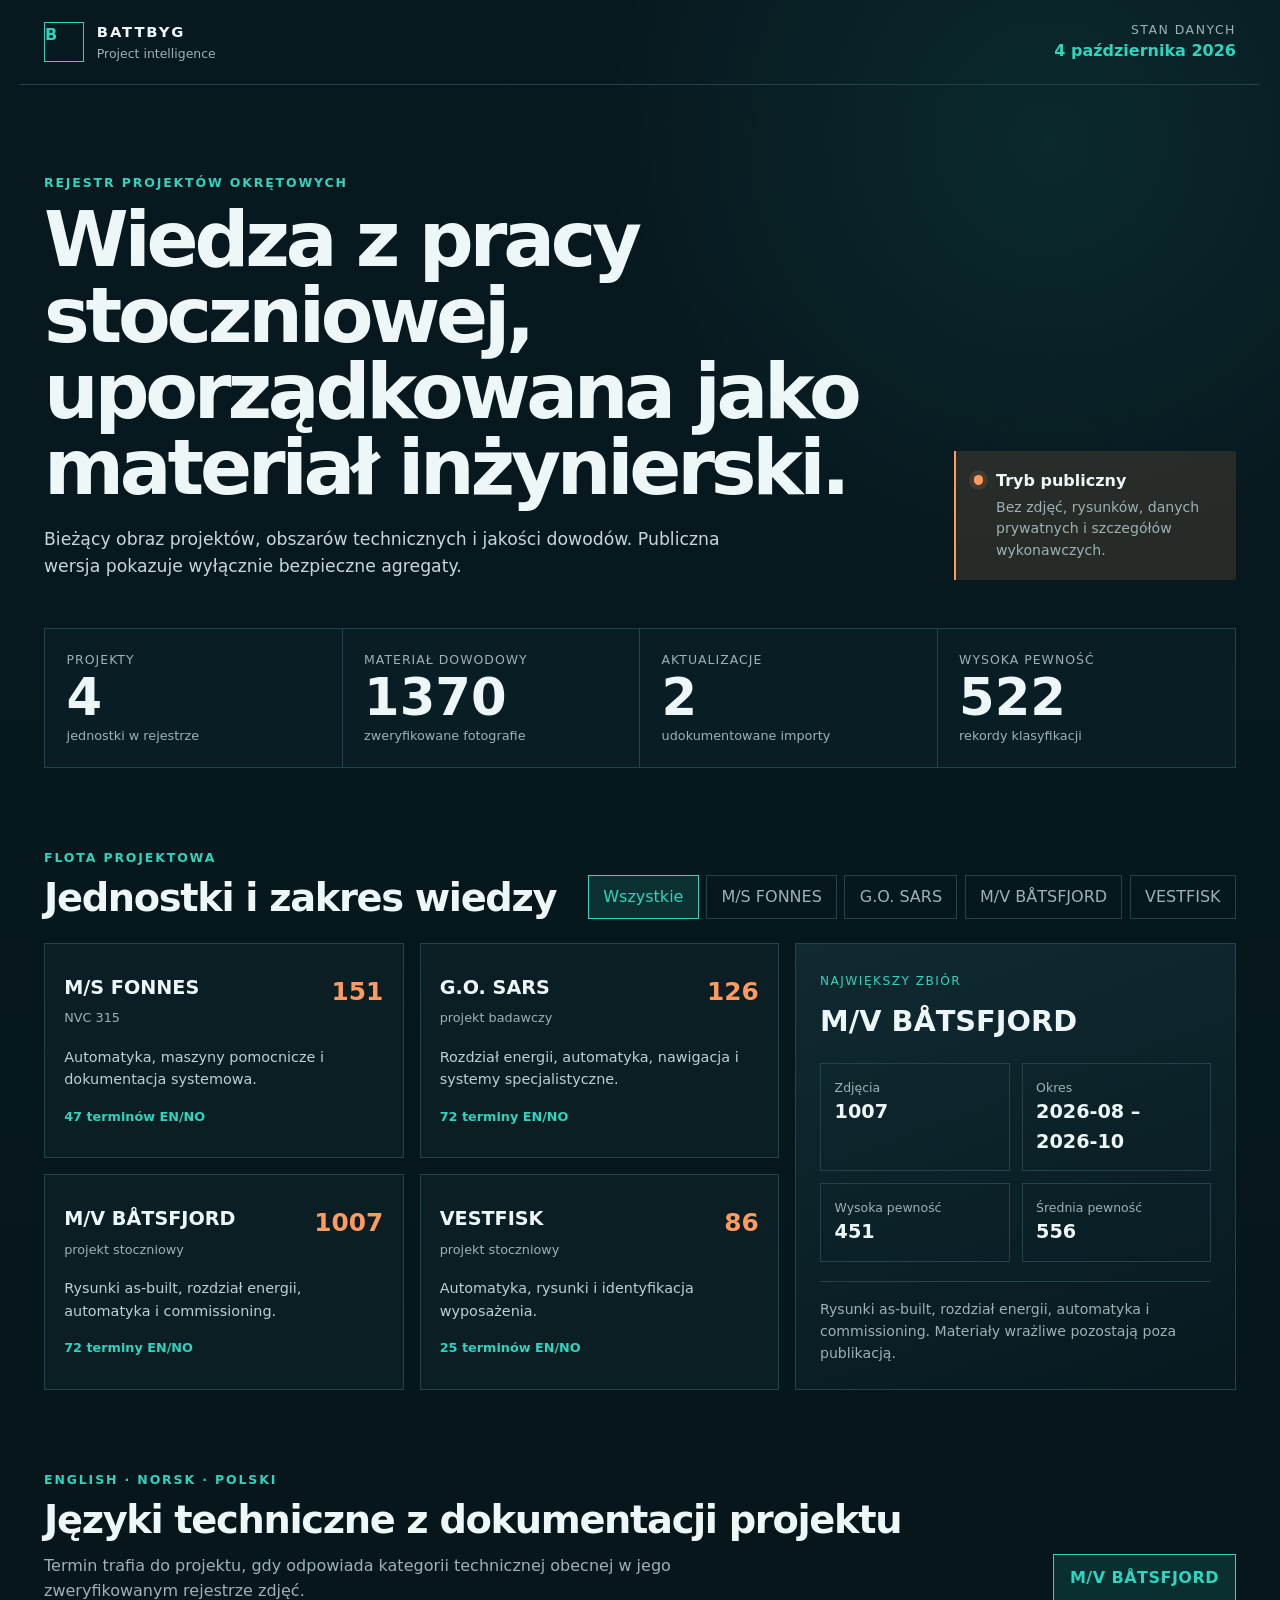
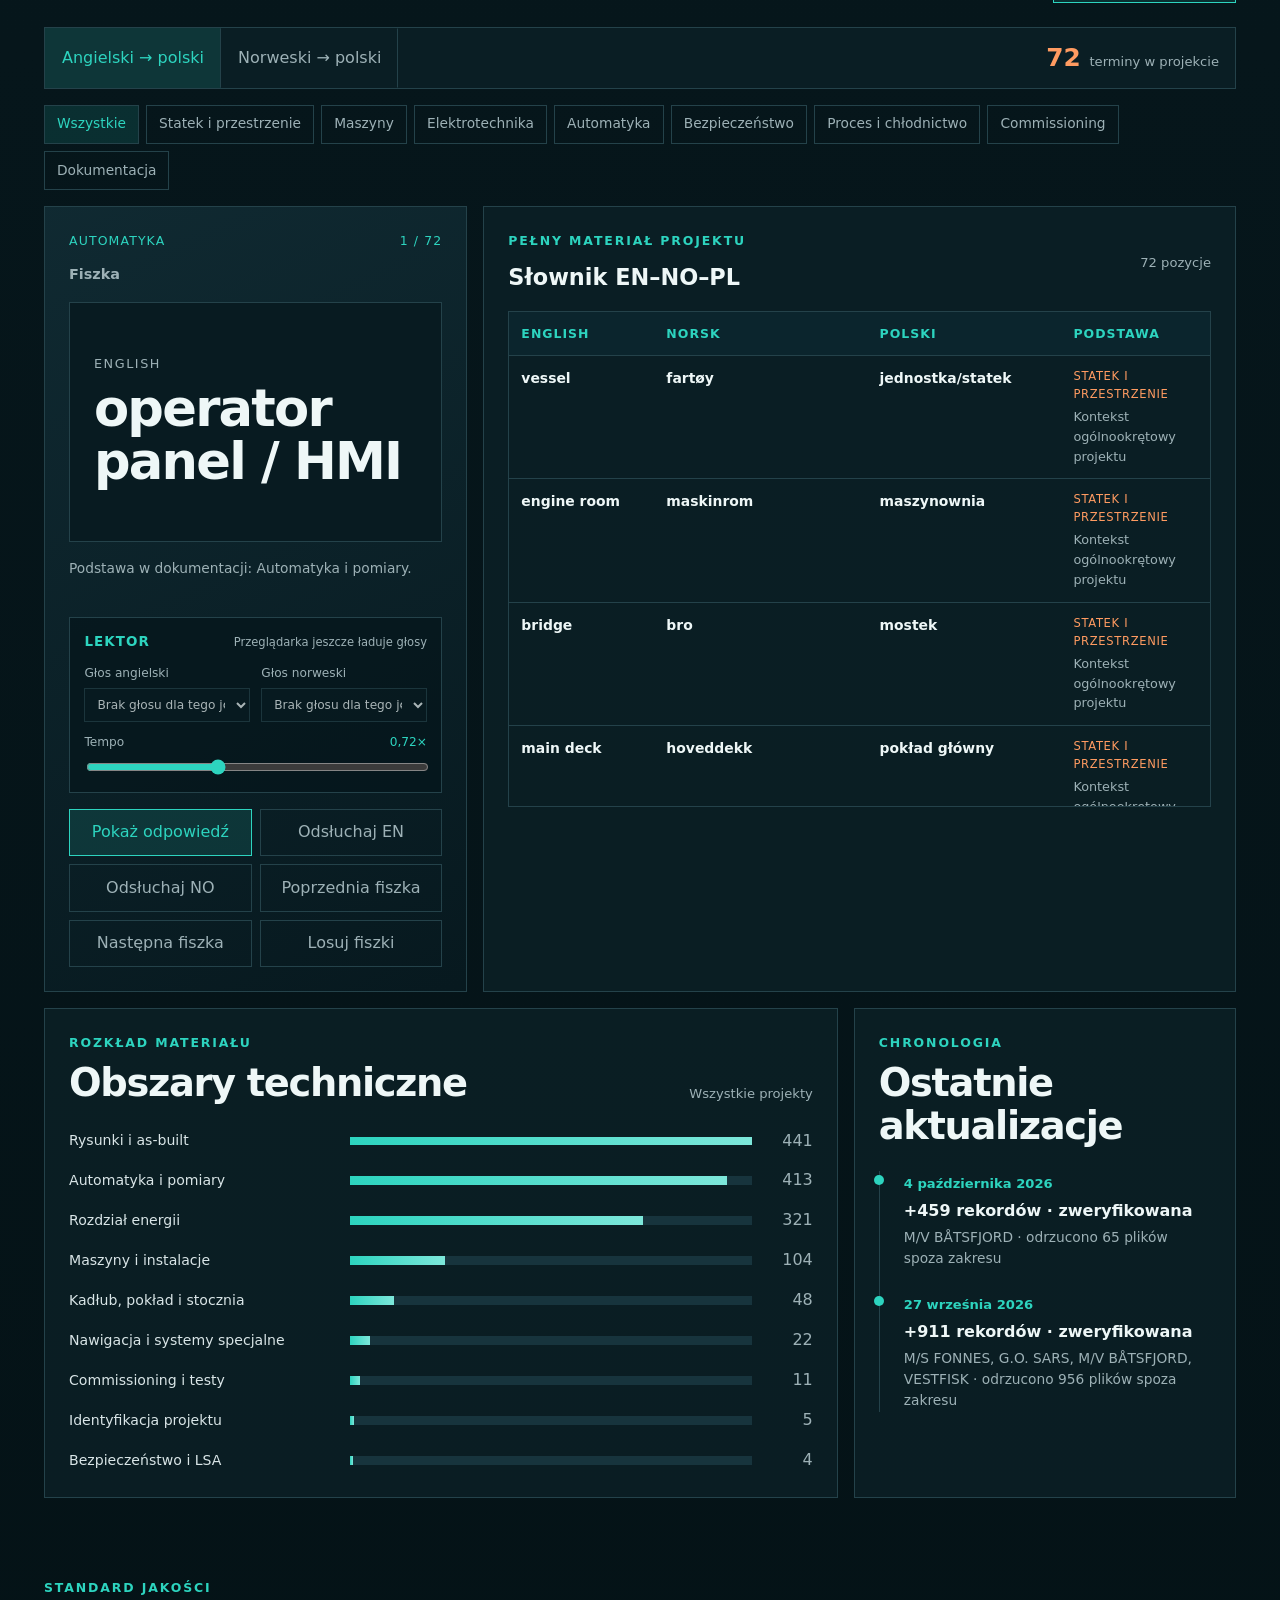
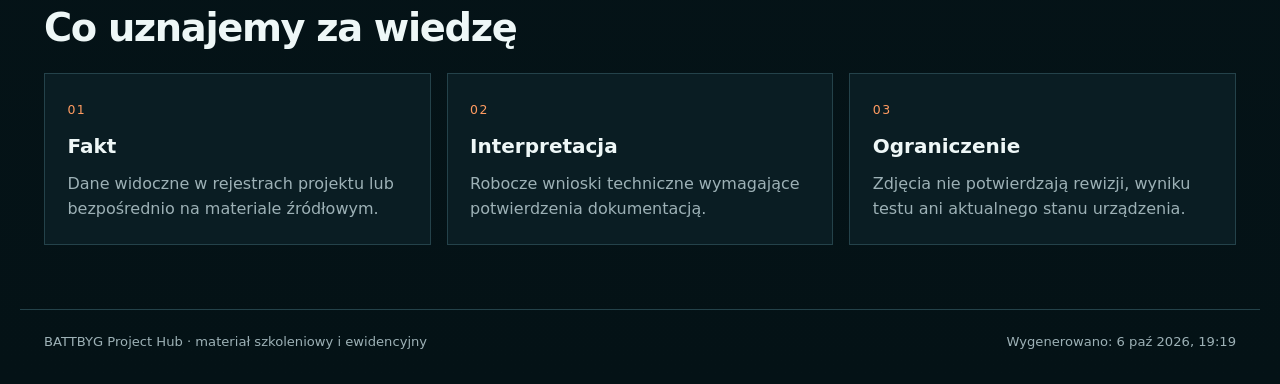
==== docs/index.html @ 90a9ef55 "Add private photo viewer and improve flashcards" ====
<!doctype html>
<html lang="pl">
  <head>
    <meta charset="utf-8" />
    <meta name="viewport" content="width=device-width, initial-scale=1" />
    <meta name="description" content="Publiczny, zagregowany rejestr wiedzy z projektów okrętowych BATTBYG." />
    <meta name="theme-color" content="#07191f" />
    <title>BATTBYG Project Hub</title>
    <link rel="icon" type="image/svg+xml" href="data:image/svg+xml,%3Csvg xmlns='http://www.w3.org/2000/svg' viewBox='0 0 64 64'%3E%3Crect width='64' height='64' rx='12' fill='%2307191f'/%3E%3Cpath d='M16 17h24a9 9 0 0 1 0 18H28v12h12' fill='none' stroke='%232dd4bf' stroke-width='6' stroke-linecap='round'/%3E%3Ccircle cx='47' cy='47' r='5' fill='%23ff9b61'/%3E%3C/svg%3E" />
    <link rel="stylesheet" href="assets/styles.css" />
    <script src="assets/app.js" defer></script>
  </head>
  <body>
    <a class="skip-link" href="#main">Przejdź do treści</a>
    <header class="topbar">
      <div class="brand">
        <span class="brand-mark" aria-hidden="true">B</span>
        <div>
          <strong>BATTBYG</strong>
          <span>Project intelligence</span>
        </div>
      </div>
      <div class="snapshot" aria-live="polite">
        <span>Stan danych</span>
        <strong id="snapshot-date">—</strong>
      </div>
    </header>

    <main id="main">
      <section class="intro" aria-labelledby="page-title">
        <div>
          <p class="eyebrow">Rejestr projektów okrętowych</p>
          <h1 id="page-title">Wiedza z pracy stoczniowej, uporządkowana jako materiał inżynierski.</h1>
          <p class="lead">Bieżący obraz projektów, obszarów technicznych i jakości dowodów. Publiczna wersja pokazuje wyłącznie bezpieczne agregaty.</p>
        </div>
        <div class="scope-note">
          <span class="scope-dot" aria-hidden="true"></span>
          <div>
            <strong>Tryb publiczny</strong>
            <p>Bez zdjęć, rysunków, danych prywatnych i szczegółów wykonawczych.</p>
          </div>
        </div>
      </section>

      <section class="metrics" aria-label="Podsumowanie">
        <article><span>Projekty</span><strong id="metric-projects">—</strong><small>jednostki w rejestrze</small></article>
        <article><span>Materiał dowodowy</span><strong id="metric-photos">—</strong><small>zweryfikowane fotografie</small></article>
        <article><span>Aktualizacje</span><strong id="metric-updates">—</strong><small>udokumentowane importy</small></article>
        <article><span>Wysoka pewność</span><strong id="metric-confidence">—</strong><small>rekordy klasyfikacji</small></article>
      </section>

      <section class="workspace" aria-labelledby="projects-title">
        <div class="section-heading">
          <div>
            <p class="eyebrow">Flota projektowa</p>
            <h2 id="projects-title">Jednostki i zakres wiedzy</h2>
          </div>
          <div class="filters" id="project-filters" aria-label="Filtr projektu"></div>
        </div>

        <div class="project-layout">
          <div class="project-list" id="project-list"></div>
          <aside class="detail-panel" id="project-detail" aria-live="polite"></aside>
        </div>
      </section>

      <section class="language-lab" id="language-lab" aria-labelledby="language-title">
        <div class="section-heading language-heading">
          <div>
            <p class="eyebrow">English · Norsk · Polski</p>
            <h2 id="language-title">Języki techniczne z dokumentacji projektu</h2>
            <p class="section-copy" id="language-rule"></p>
          </div>
          <div class="language-project" id="language-project-name">—</div>
        </div>

        <div class="language-toolbar">
          <div class="language-switch" role="group" aria-label="Kierunek nauki">
            <button class="language-button active" type="button" data-language="english" aria-pressed="true">Angielski → polski</button>
            <button class="language-button" type="button" data-language="norwegian" aria-pressed="false">Norweski → polski</button>
          </div>
          <div class="language-summary"><strong id="language-term-count">—</strong><span id="language-term-label">terminy w projekcie</span></div>
        </div>

        <div class="domain-filters" id="domain-filters" aria-label="Filtr dziedziny"></div>

        <div class="learning-grid">
          <article class="flashcard-panel" aria-labelledby="flashcard-title">
            <div class="flashcard-topline">
              <span id="flashcard-domain">—</span>
              <span id="flashcard-progress">—</span>
            </div>
            <h3 id="flashcard-title">Fiszka</h3>
            <div class="flashcard" id="flashcard">
              <span class="flashcard-label" id="flashcard-question-label">—</span>
              <strong id="flashcard-question">—</strong>
              <div class="flashcard-answer" id="flashcard-answer" hidden></div>
            </div>
            <p class="evidence-line" id="flashcard-evidence"></p>
            <div class="voice-controls" aria-labelledby="voice-settings-title">
              <div class="voice-controls-head">
                <strong id="voice-settings-title">Lektor</strong>
                <span id="voice-status" role="status">Sprawdzanie dostępnych głosów…</span>
              </div>
              <label>Głos angielski
                <select id="voice-english" aria-label="Kobiecy głos angielski"></select>
              </label>
              <label>Głos norweski
                <select id="voice-norwegian" aria-label="Kobiecy głos norweski"></select>
              </label>
              <label class="speech-rate-control">Tempo <output id="speech-rate-value" for="speech-rate">0,72×</output>
                <input id="speech-rate" type="range" min="0.55" max="1" value="0.72" step="0.01">
              </label>
            </div>
            <div class="flashcard-actions">
              <button class="action-button primary" id="reveal-card" type="button">Pokaż odpowiedź</button>
              <button class="action-button" id="speak-english" type="button">Odsłuchaj EN</button>
              <button class="action-button" id="speak-norwegian" type="button">Odsłuchaj NO</button>
              <button class="action-button" id="previous-card" type="button">Poprzednia fiszka</button>
              <button class="action-button" id="next-card" type="button">Następna fiszka</button>
              <button class="action-button" id="shuffle-cards" type="button">Losuj fiszki</button>
            </div>
          </article>

          <article class="vocabulary-panel" aria-labelledby="vocabulary-title">
            <div class="panel-head compact">
              <div>
                <p class="eyebrow">Pełny materiał projektu</p>
                <h3 id="vocabulary-title">Słownik EN–NO–PL</h3>
              </div>
              <span id="vocabulary-count">—</span>
            </div>
            <div class="vocabulary-table-wrap">
              <table class="vocabulary-table">
                <thead><tr><th>English</th><th>Norsk</th><th>Polski</th><th>Podstawa</th></tr></thead>
                <tbody id="vocabulary-body"></tbody>
              </table>
            </div>
          </article>
        </div>
      </section>

      <section class="analysis-grid">
        <article class="panel" aria-labelledby="areas-title">
          <div class="panel-head">
            <div>
              <p class="eyebrow">Rozkład materiału</p>
              <h2 id="areas-title">Obszary techniczne</h2>
            </div>
            <span id="area-context">Wszystkie projekty</span>
          </div>
          <div class="bars" id="category-bars"></div>
        </article>

        <article class="panel" aria-labelledby="updates-title">
          <div class="panel-head">
            <div>
              <p class="eyebrow">Chronologia</p>
              <h2 id="updates-title">Ostatnie aktualizacje</h2>
            </div>
          </div>
          <ol class="timeline" id="update-timeline"></ol>
        </article>
      </section>

      <section class="method" aria-labelledby="method-title">
        <div class="section-heading">
          <div>
            <p class="eyebrow">Standard jakości</p>
            <h2 id="method-title">Co uznajemy za wiedzę</h2>
          </div>
        </div>
        <div class="method-grid">
          <article><span>01</span><h3>Fakt</h3><p id="method-facts"></p></article>
          <article><span>02</span><h3>Interpretacja</h3><p id="method-interpretations"></p></article>
          <article><span>03</span><h3>Ograniczenie</h3><p id="method-limitations"></p></article>
        </div>
      </section>
    </main>

    <footer>
      <p>BATTBYG Project Hub · materiał szkoleniowy i ewidencyjny</p>
      <p id="generated-at">—</p>
    </footer>

    <noscript>Do wyświetlenia danych projektowych wymagane jest włączenie JavaScript.</noscript>
  </body>
</html>
---- docs/assets/styles.css ----
:root {
  color-scheme: dark;
  --bg: #06161b;
  --surface: #0b2027;
  --surface-2: #102a32;
  --line: #24424a;
  --text: #eef7f7;
  --muted: #9db1b6;
  --teal: #2dd4bf;
  --teal-soft: rgba(45, 212, 191, 0.13);
  --orange: #ff9b61;
  --orange-soft: rgba(255, 155, 97, 0.13);
  --max: 1240px;
  font-family: Inter, ui-sans-serif, system-ui, -apple-system, BlinkMacSystemFont, "Segoe UI", sans-serif;
}

* { box-sizing: border-box; }
html { scroll-behavior: smooth; }
body {
  margin: 0;
  min-width: 320px;
  background:
    radial-gradient(circle at 82% 4%, rgba(45, 212, 191, 0.09), transparent 28rem),
    linear-gradient(180deg, #07191f 0%, var(--bg) 46%, #041216 100%);
  color: var(--text);
  font-size: 16px;
  line-height: 1.55;
}

button, a { font: inherit; }
button { color: inherit; }
.skip-link { position: fixed; left: 1rem; top: -5rem; z-index: 100; padding: .75rem 1rem; background: var(--teal); color: #021012; }
.skip-link:focus { top: 1rem; }

.topbar {
  max-width: var(--max);
  margin: 0 auto;
  padding: 1.25rem 1.5rem;
  display: flex;
  align-items: center;
  justify-content: space-between;
  border-bottom: 1px solid var(--line);
}

.brand { display: flex; align-items: center; gap: .8rem; }
.brand-mark {
  width: 2.5rem; height: 2.5rem; display: grid; place-items: center;
  border: 1px solid var(--teal); color: var(--teal); font-weight: 800;
}
.brand strong, .brand span { display: block; }
.brand strong { letter-spacing: .13em; font-size: .92rem; }
.brand div > span { color: var(--muted); font-size: .78rem; }
.snapshot { text-align: right; }
.snapshot span { display: block; color: var(--muted); font-size: .78rem; text-transform: uppercase; letter-spacing: .12em; }
.snapshot strong { color: var(--teal); }

main { max-width: var(--max); margin: 0 auto; padding: 0 1.5rem 4rem; }
.intro {
  display: grid; grid-template-columns: minmax(0, 1.5fr) minmax(17rem, .5fr); gap: 4rem;
  align-items: end; padding: 5.5rem 0 3rem;
}
.eyebrow { margin: 0 0 .6rem; color: var(--teal); font-size: .78rem; font-weight: 750; letter-spacing: .15em; text-transform: uppercase; }
h1, h2, h3, p { margin-top: 0; }
h1 { max-width: 16ch; margin-bottom: 1.25rem; font-size: clamp(2.5rem, 6vw, 5.35rem); line-height: .99; letter-spacing: -.055em; }
h2 { margin-bottom: 0; font-size: clamp(1.65rem, 3vw, 2.4rem); line-height: 1.1; letter-spacing: -.035em; }
h3 { font-size: 1.05rem; }
.lead { max-width: 64ch; margin-bottom: 0; color: #c7d6d9; font-size: 1.08rem; }
.scope-note { display: flex; gap: .8rem; padding: 1.1rem; border-left: 2px solid var(--orange); background: var(--orange-soft); }
.scope-note p { margin: .2rem 0 0; color: var(--muted); font-size: .88rem; }
.scope-dot { flex: 0 0 auto; width: .6rem; height: .6rem; margin-top: .4rem; border-radius: 50%; background: var(--orange); box-shadow: 0 0 0 .3rem rgba(255,155,97,.12); }

.metrics { display: grid; grid-template-columns: repeat(4, 1fr); border: 1px solid var(--line); }
.metrics article { min-width: 0; padding: 1.35rem; background: rgba(11,32,39,.72); border-right: 1px solid var(--line); }
.metrics article:last-child { border-right: 0; }
.metrics span, .metrics small { display: block; color: var(--muted); }
.metrics span { font-size: .78rem; letter-spacing: .08em; text-transform: uppercase; }
.metrics strong { display: block; margin: .15rem 0; font-size: clamp(2rem, 4vw, 3.25rem); line-height: 1; color: var(--text); }
.metrics small { font-size: .8rem; }

.workspace, .language-lab, .method { padding-top: 5rem; }
.section-heading, .panel-head { display: flex; justify-content: space-between; align-items: end; gap: 1.5rem; margin-bottom: 1.5rem; }
.filters { display: flex; flex-wrap: wrap; justify-content: flex-end; gap: .45rem; }
.filter-button {
  min-height: 2.7rem; padding: .55rem .9rem; border: 1px solid var(--line); background: transparent;
  color: var(--muted); cursor: pointer;
}
.filter-button:hover, .filter-button:focus-visible { border-color: var(--teal); color: var(--text); }
.filter-button.active { border-color: var(--teal); background: var(--teal-soft); color: var(--teal); }

.project-layout { display: grid; grid-template-columns: minmax(0, 1.25fr) minmax(20rem, .75fr); gap: 1rem; }
.project-list { display: grid; grid-template-columns: repeat(2, minmax(0, 1fr)); gap: 1rem; }
.project-card, .detail-panel, .panel, .method-grid article { border: 1px solid var(--line); background: rgba(11,32,39,.82); }
.project-card { padding: 1.2rem; cursor: pointer; text-align: left; transition: border-color .18s ease, transform .18s ease; }
.project-card:hover, .project-card:focus-visible { border-color: var(--teal); transform: translateY(-2px); outline: none; }
.project-card.active { border-color: var(--teal); box-shadow: inset 3px 0 0 var(--teal); }
.project-card header { display: flex; justify-content: space-between; align-items: start; gap: 1rem; }
.project-card h3 { margin-bottom: .15rem; font-size: 1.2rem; }
.project-code { color: var(--muted); font-size: .8rem; }
.project-count { color: var(--orange); font-size: 1.55rem; font-weight: 800; }
.project-card p { margin: 1rem 0 0; color: #bfd0d3; font-size: .9rem; }
.project-learning { display: inline-block; margin-top: 1rem; color: var(--teal); font-size: .8rem; font-weight: 700; }

.detail-panel { min-height: 100%; padding: 1.5rem; background: linear-gradient(160deg, rgba(16,42,50,.98), rgba(7,25,31,.96)); }
.detail-panel .detail-label { color: var(--teal); font-size: .76rem; letter-spacing: .12em; text-transform: uppercase; }
.detail-panel h3 { margin: .4rem 0 1.2rem; font-size: 1.8rem; }
.detail-stats { display: grid; grid-template-columns: repeat(2, 1fr); gap: .75rem; }
.detail-stats div { padding: .85rem; border: 1px solid var(--line); }
.detail-stats span { display: block; color: var(--muted); font-size: .78rem; }
.detail-stats strong { font-size: 1.2rem; }
.detail-note { margin: 1.2rem 0 0; padding-top: 1.1rem; border-top: 1px solid var(--line); color: var(--muted); font-size: .88rem; }

.language-heading { align-items: end; }
.section-copy { max-width: 67ch; margin: .8rem 0 0; color: var(--muted); }
.language-project {
  padding: .7rem 1rem; border: 1px solid var(--teal); background: var(--teal-soft);
  color: var(--teal); font-weight: 800; letter-spacing: .03em;
}
.language-toolbar {
  display: flex; align-items: stretch; justify-content: space-between; gap: 1rem;
  margin-bottom: 1rem; border: 1px solid var(--line); background: rgba(11,32,39,.82);
}
.language-switch { display: flex; flex-wrap: wrap; }
.language-button, .domain-button, .action-button {
  min-height: 2.75rem; border: 1px solid transparent; background: transparent;
  color: var(--muted); cursor: pointer;
}
.language-button { padding: .7rem 1rem; border-right-color: var(--line); }
.language-button:hover, .language-button:focus-visible,
.domain-button:hover, .domain-button:focus-visible,
.action-button:hover, .action-button:focus-visible { color: var(--text); border-color: var(--teal); outline: none; }
.language-button.active, .domain-button.active { color: var(--teal); background: var(--teal-soft); }
.language-summary { display: flex; align-items: baseline; gap: .55rem; padding: .65rem 1rem; }
.language-summary strong { color: var(--orange); font-size: 1.55rem; }
.language-summary span { color: var(--muted); font-size: .82rem; }
.domain-filters { display: flex; flex-wrap: wrap; gap: .45rem; margin-bottom: 1rem; }
.domain-button { min-height: 2.45rem; padding: .45rem .75rem; border-color: var(--line); font-size: .86rem; }
.learning-grid { display: grid; grid-template-columns: minmax(19rem, .72fr) minmax(0, 1.28fr); gap: 1rem; }
.flashcard-panel, .vocabulary-panel { border: 1px solid var(--line); background: rgba(11,32,39,.82); }
.flashcard-panel { padding: 1.5rem; background: linear-gradient(155deg, rgba(16,42,50,.98), rgba(7,25,31,.97)); }
.flashcard-topline { display: flex; justify-content: space-between; gap: 1rem; color: var(--teal); font-size: .78rem; letter-spacing: .09em; text-transform: uppercase; }
.flashcard-panel h3 { margin: .8rem 0 1rem; color: var(--muted); font-size: .9rem; font-weight: 600; }
.flashcard {
  min-height: 15rem; padding: 1.5rem; display: flex; flex-direction: column; justify-content: center;
  border: 1px solid var(--line); background: #081b21;
}
.flashcard-label { color: var(--muted); font-size: .8rem; letter-spacing: .12em; text-transform: uppercase; }
.flashcard > strong { margin-top: .5rem; font-size: clamp(2rem, 4vw, 3.2rem); line-height: 1.05; letter-spacing: -.035em; }
.flashcard-answer { display: grid; grid-template-columns: repeat(2, minmax(0, 1fr)); gap: .8rem; margin-top: 1.5rem; padding-top: 1.2rem; border-top: 1px solid var(--line); }
.flashcard-answer[hidden] { display: none; }
.flashcard-answer div { min-width: 0; }
.flashcard-answer span, .flashcard-answer strong { display: block; }
.flashcard-answer span { color: var(--muted); font-size: .78rem; }
.flashcard-answer strong { margin-top: .15rem; font-size: 1.05rem; overflow-wrap: anywhere; }
.evidence-line { min-height: 2.7rem; margin: 1rem 0; color: var(--muted); font-size: .86rem; }
.voice-controls {
  display: grid; grid-template-columns: repeat(2, minmax(0, 1fr)); gap: .7rem;
  margin: 0 0 1rem; padding: .9rem; border: 1px solid var(--line); background: rgba(5, 22, 27, .72);
}
.voice-controls-head { grid-column: 1 / -1; display: flex; justify-content: space-between; gap: .8rem; align-items: baseline; }
.voice-controls-head strong { color: var(--teal); font-size: .84rem; letter-spacing: .08em; text-transform: uppercase; }
.voice-controls-head span { color: var(--muted); font-size: .72rem; text-align: right; }
.voice-controls label { display: grid; gap: .32rem; color: var(--muted); font-size: .76rem; }
.voice-controls select {
  width: 100%; min-width: 0; padding: .5rem; border: 1px solid var(--line); border-radius: 0;
  background: #081b21; color: var(--text); font: inherit;
}
.speech-rate-control { grid-column: 1 / -1; grid-template-columns: auto auto; align-items: center; }
.speech-rate-control output { justify-self: end; color: var(--teal); font-variant-numeric: tabular-nums; }
.speech-rate-control input { grid-column: 1 / -1; width: 100%; accent-color: var(--teal); }
.flashcard-actions { display: grid; grid-template-columns: repeat(2, minmax(0, 1fr)); gap: .5rem; }
.action-button { padding: .65rem .75rem; border-color: var(--line); }
.action-button:disabled { cursor: not-allowed; opacity: .42; }
.action-button.primary { border-color: var(--teal); background: var(--teal-soft); color: var(--teal); }
.vocabulary-panel { min-width: 0; padding: 1.5rem; }
.panel-head.compact { align-items: center; margin-bottom: 1rem; }
.panel-head.compact h3 { margin: 0; font-size: 1.4rem; }
.vocabulary-table-wrap { max-height: 31rem; overflow: auto; border: 1px solid var(--line); }
.vocabulary-table { width: 100%; border-collapse: collapse; text-align: left; }
.vocabulary-table th { position: sticky; top: 0; z-index: 1; padding: .75rem; background: #0b252d; color: var(--teal); font-size: .78rem; letter-spacing: .08em; text-transform: uppercase; }
.vocabulary-table td { padding: .75rem; border-top: 1px solid var(--line); vertical-align: top; font-size: .87rem; }
.vocabulary-table td:nth-child(-n+3) { font-weight: 650; }
.vocabulary-table td:last-child { color: var(--muted); font-size: .8rem; }
.domain-pill { display: block; width: fit-content; margin-bottom: .2rem; color: var(--orange); font-size: .72rem; text-transform: uppercase; letter-spacing: .06em; }

.analysis-grid { display: grid; grid-template-columns: minmax(0, 1.35fr) minmax(20rem, .65fr); gap: 1rem; padding-top: 1rem; }
.panel { padding: 1.5rem; }
.panel-head span { color: var(--muted); font-size: .82rem; }
.bars { display: grid; gap: .95rem; }
.bar-row { display: grid; grid-template-columns: minmax(12rem, .8fr) minmax(9rem, 1.2fr) 3rem; gap: .8rem; align-items: center; }
.bar-label { color: #d9e5e7; font-size: .88rem; }
.bar-track { height: .55rem; overflow: hidden; background: #17343d; }
.bar-fill { height: 100%; background: linear-gradient(90deg, var(--teal), #7de7da); }
.bar-value { text-align: right; color: var(--muted); font-variant-numeric: tabular-nums; }

.timeline { list-style: none; margin: 0; padding: 0; }
.timeline li { position: relative; padding: 0 0 1.4rem 1.5rem; border-left: 1px solid var(--line); }
.timeline li:last-child { padding-bottom: 0; }
.timeline li::before { content: ""; position: absolute; left: -.34rem; top: .25rem; width: .62rem; height: .62rem; border-radius: 50%; background: var(--teal); }
.timeline time { color: var(--teal); font-size: .82rem; font-weight: 700; }
.timeline strong, .timeline span { display: block; }
.timeline strong { margin: .2rem 0; }
.timeline span { color: var(--muted); font-size: .86rem; }

.method-grid { display: grid; grid-template-columns: repeat(3, 1fr); gap: 1rem; }
.method-grid article { padding: 1.4rem; }
.method-grid article > span { color: var(--orange); font-size: .78rem; letter-spacing: .12em; }
.method-grid h3 { margin: .6rem 0; font-size: 1.25rem; }
.method-grid p { margin-bottom: 0; color: var(--muted); }

footer { max-width: var(--max); margin: 0 auto; padding: 1.4rem 1.5rem 2rem; display: flex; justify-content: space-between; gap: 1rem; border-top: 1px solid var(--line); color: var(--muted); font-size: .82rem; }
footer p { margin: 0; }
noscript { display: block; padding: 1rem; background: #7c2d12; color: white; text-align: center; }

@media (max-width: 900px) {
  .intro { grid-template-columns: 1fr; gap: 2rem; padding-top: 4rem; }
  .metrics { grid-template-columns: repeat(2, 1fr); }
  .metrics article:nth-child(2) { border-right: 0; }
  .metrics article:nth-child(-n+2) { border-bottom: 1px solid var(--line); }
  .project-layout, .analysis-grid, .learning-grid { grid-template-columns: 1fr; }
  .detail-panel { min-height: 0; }
  .vocabulary-table-wrap { max-height: 28rem; }
}

@media (max-width: 640px) {
  .topbar, main, footer { padding-left: 1rem; padding-right: 1rem; }
  .topbar { align-items: flex-start; }
  .brand div > span { display: none; }
  .intro { padding-top: 3rem; }
  h1 { font-size: clamp(2.35rem, 13vw, 3.6rem); }
  .metrics, .project-list, .method-grid { grid-template-columns: 1fr; }
  .metrics article { border-right: 0; border-bottom: 1px solid var(--line); }
  .metrics article:last-child { border-bottom: 0; }
  .section-heading, .panel-head { align-items: flex-start; flex-direction: column; }
  .filters { justify-content: flex-start; }
  .filter-button { flex: 1 1 auto; }
  .language-toolbar { flex-direction: column; }
  .language-button { flex: 1 1 12rem; border-bottom-color: var(--line); }
  .language-summary { justify-content: flex-end; }
  .language-project { width: 100%; }
  .flashcard { min-height: 13rem; }
  .voice-controls { grid-template-columns: 1fr; }
  .voice-controls-head, .speech-rate-control { grid-column: 1; }
  .voice-controls-head { align-items: flex-start; flex-direction: column; }
  .voice-controls-head span { text-align: left; }
  .flashcard-actions { grid-template-columns: 1fr; }
  .vocabulary-table, .vocabulary-table tbody, .vocabulary-table tr, .vocabulary-table td { display: block; }
  .vocabulary-table thead { display: none; }
  .vocabulary-table tr { padding: .7rem; border-top: 1px solid var(--line); }
  .vocabulary-table tr:first-child { border-top: 0; }
  .vocabulary-table td { padding: .25rem 0; border: 0; }
  .vocabulary-table td:nth-child(1)::before { content: "EN · "; color: var(--teal); }
  .vocabulary-table td:nth-child(2)::before { content: "NO · "; color: var(--teal); }
  .vocabulary-table td:nth-child(3)::before { content: "PL · "; color: var(--teal); }
  .bar-row { grid-template-columns: 1fr 2.2rem; gap: .4rem; }
  .bar-track { grid-column: 1 / -1; grid-row: 2; }
  .bar-value { grid-column: 2; grid-row: 1; }
  footer { flex-direction: column; }
}

@media (prefers-reduced-motion: reduce) {
  html { scroll-behavior: auto; }
  *, *::before, *::after { transition-duration: .01ms !important; }
}
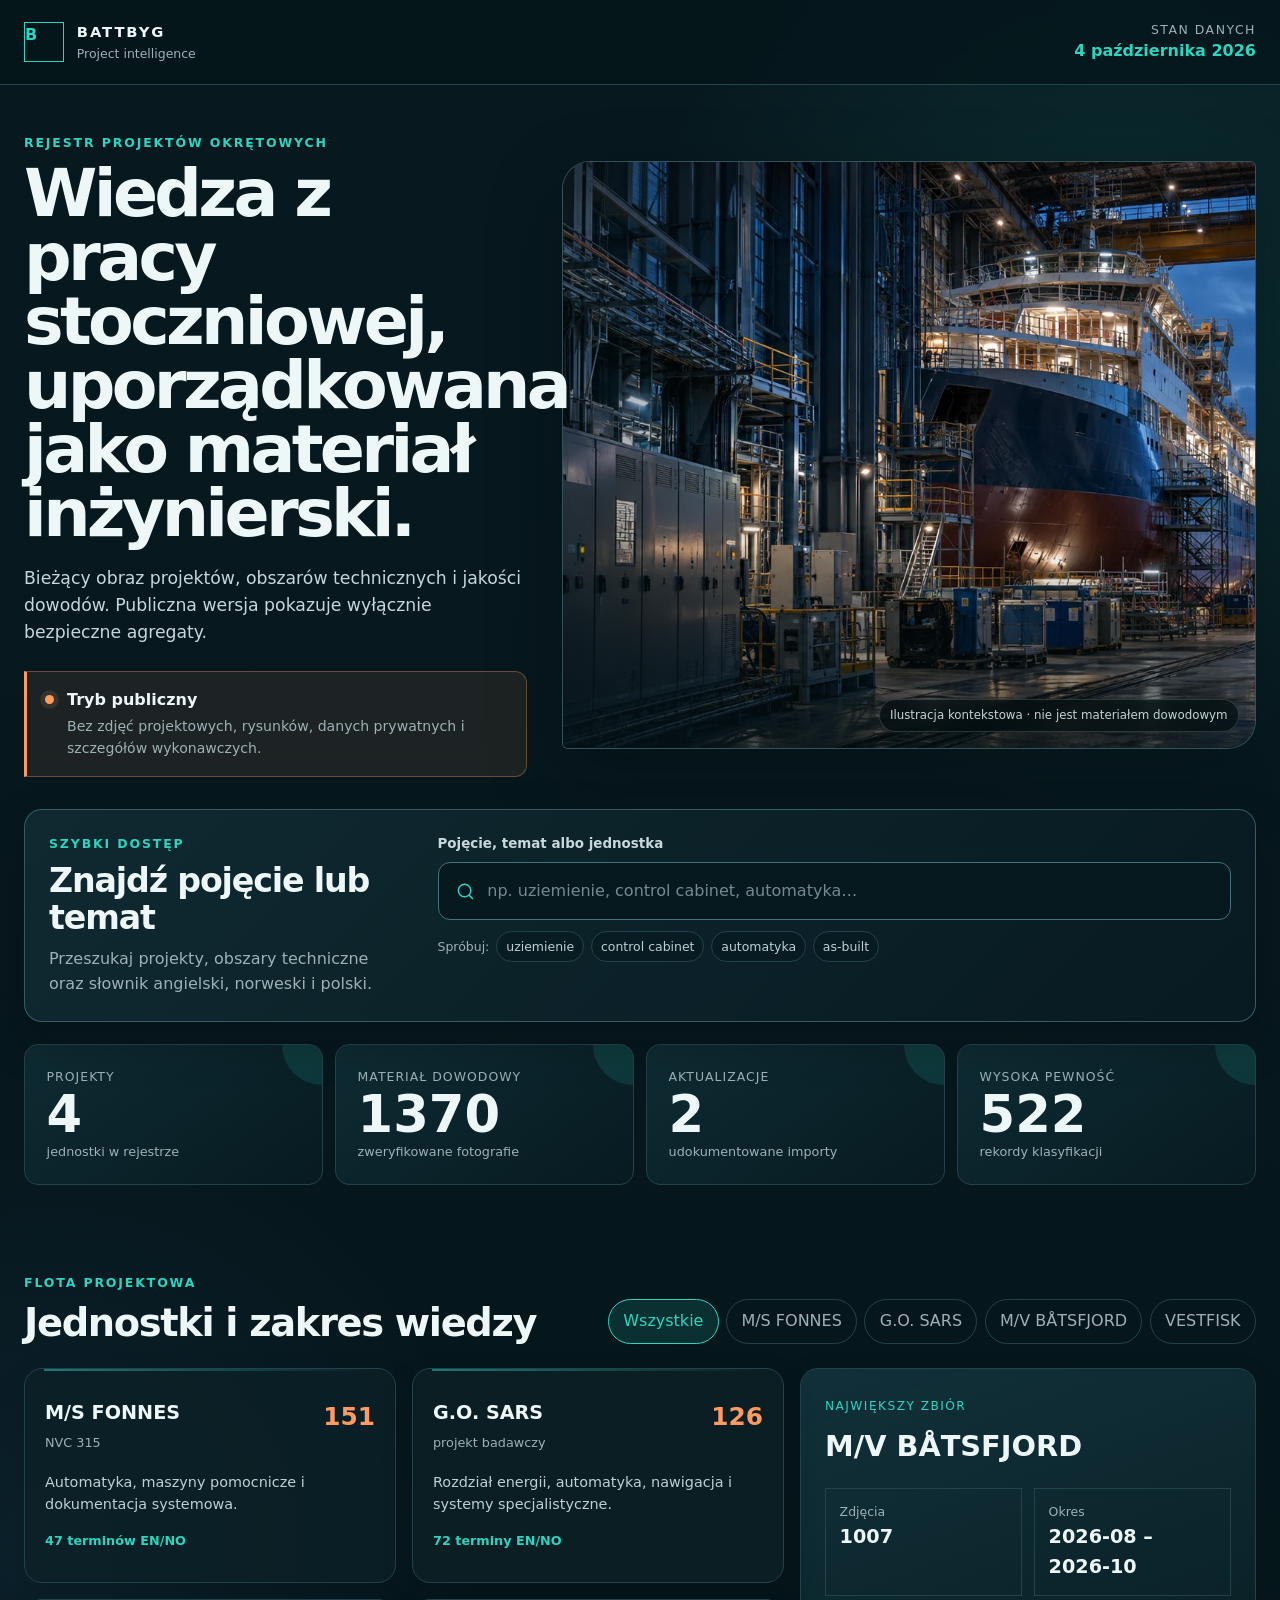
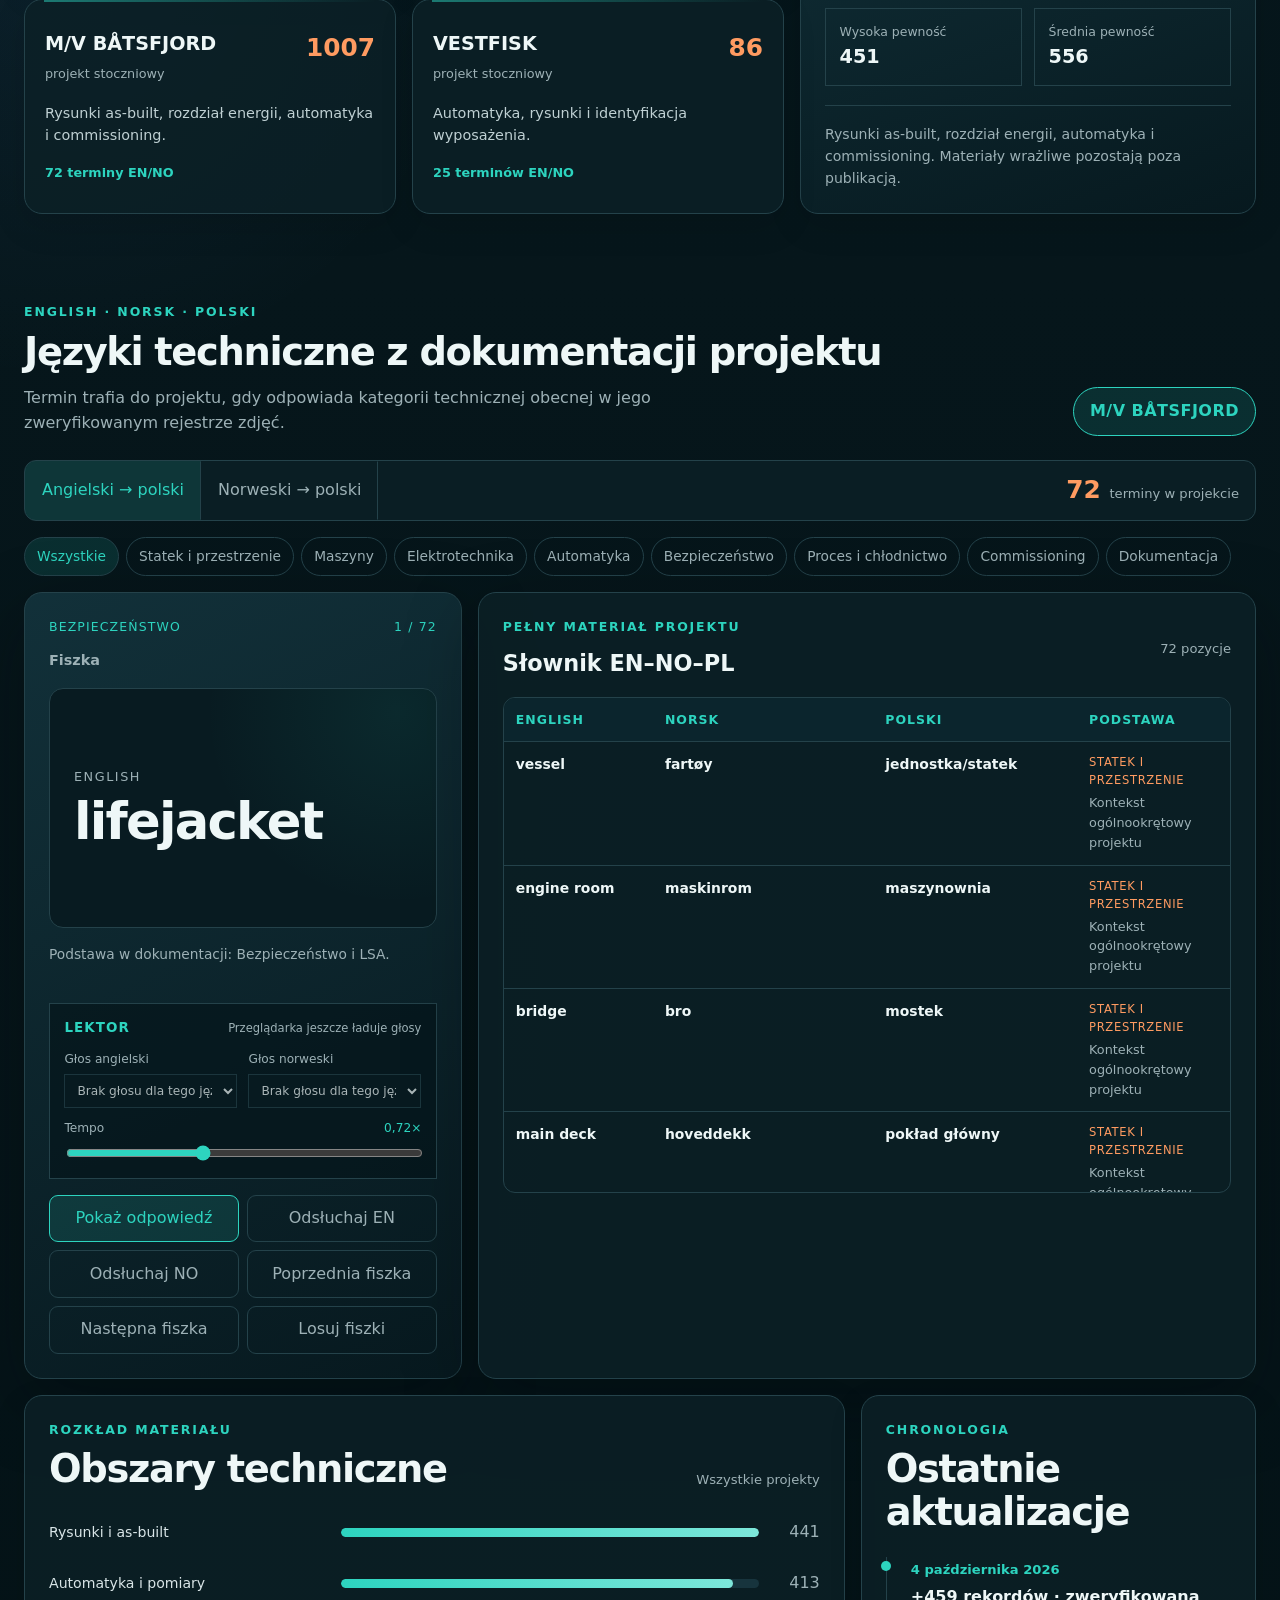
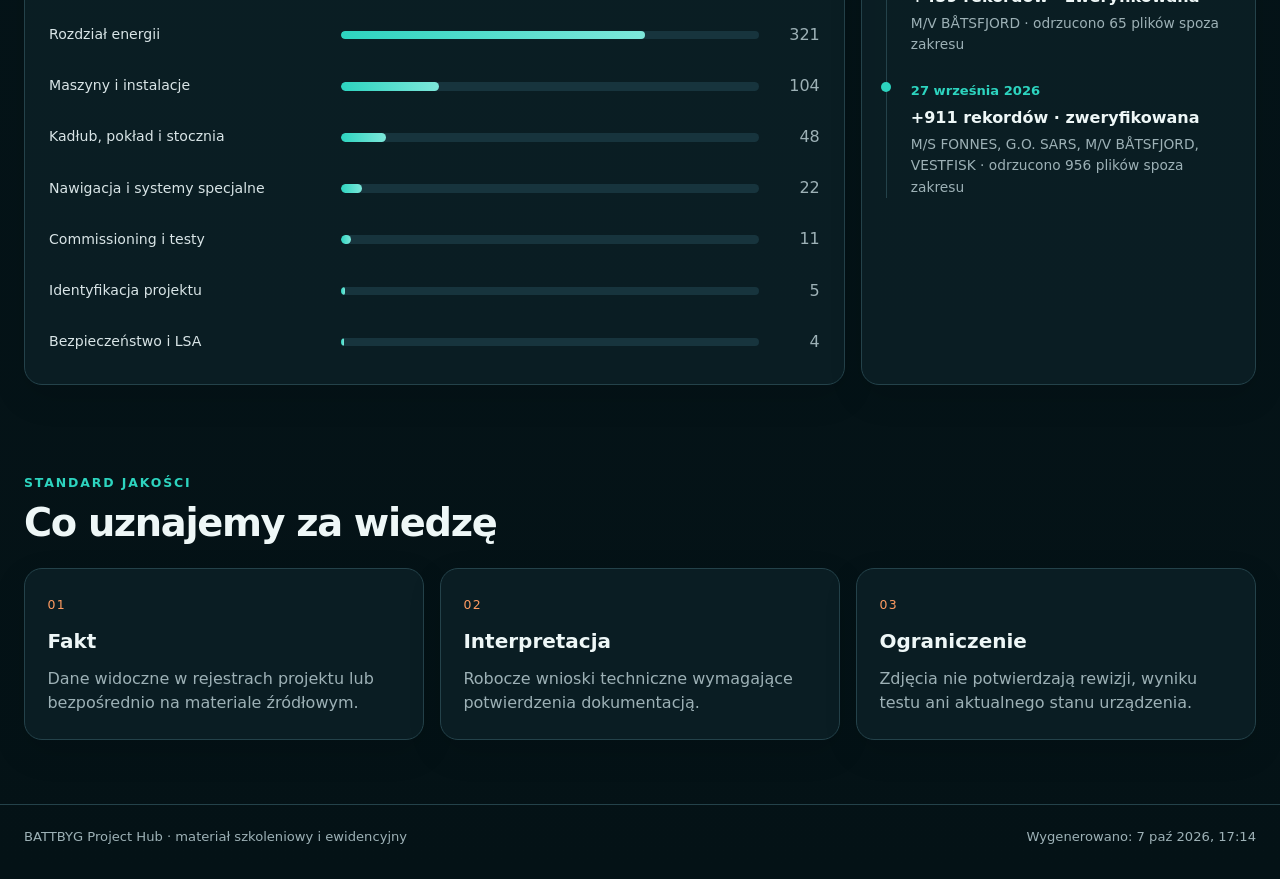
==== commit 0b8e005a: "Add visual hero and global knowledge search" ====
--- a/docs/index.html
+++ b/docs/index.html
@@ -28,17 +28,47 @@
 
     <main id="main">
       <section class="intro" aria-labelledby="page-title">
-        <div>
+        <div class="intro-copy">
           <p class="eyebrow">Rejestr projektów okrętowych</p>
           <h1 id="page-title">Wiedza z pracy stoczniowej, uporządkowana jako materiał inżynierski.</h1>
           <p class="lead">Bieżący obraz projektów, obszarów technicznych i jakości dowodów. Publiczna wersja pokazuje wyłącznie bezpieczne agregaty.</p>
-        </div>
-        <div class="scope-note">
-          <span class="scope-dot" aria-hidden="true"></span>
-          <div>
-            <strong>Tryb publiczny</strong>
-            <p>Bez zdjęć, rysunków, danych prywatnych i szczegółów wykonawczych.</p>
-          </div>
+          <div class="scope-note">
+            <span class="scope-dot" aria-hidden="true"></span>
+            <div>
+              <strong>Tryb publiczny</strong>
+              <p>Bez zdjęć projektowych, rysunków, danych prywatnych i szczegółów wykonawczych.</p>
+            </div>
+          </div>
+        </div>
+        <figure class="hero-visual">
+          <img src="assets/shipyard-hero.webp" width="1991" height="790" alt="Ilustracyjny widok nowoczesnej stoczni, statku w budowie i szaf elektrycznych" fetchpriority="high" />
+          <figcaption>Ilustracja kontekstowa · nie jest materiałem dowodowym</figcaption>
+        </figure>
+      </section>
+
+      <section class="knowledge-search" aria-labelledby="search-title">
+        <div class="search-copy">
+          <p class="eyebrow">Szybki dostęp</p>
+          <h2 id="search-title">Znajdź pojęcie lub temat</h2>
+          <p>Przeszukaj projekty, obszary techniczne oraz słownik angielski, norweski i polski.</p>
+        </div>
+        <div class="search-interface">
+          <form class="search-form" id="search-form" role="search">
+            <label for="global-search">Pojęcie, temat albo jednostka</label>
+            <div class="search-field">
+              <svg aria-hidden="true" viewBox="0 0 24 24"><path d="m21 21-4.35-4.35m2.35-5.15a7.5 7.5 0 1 1-15 0 7.5 7.5 0 0 1 15 0Z" /></svg>
+              <input id="global-search" type="search" inputmode="search" autocomplete="off" placeholder="np. uziemienie, control cabinet, automatyka…" aria-controls="search-results" aria-expanded="false" />
+              <button id="clear-search" type="button" hidden>Wyczyść</button>
+            </div>
+          </form>
+          <div class="search-suggestions" aria-label="Przykładowe wyszukiwania">
+            <span>Spróbuj:</span>
+            <button type="button" data-search-suggestion="uziemienie">uziemienie</button>
+            <button type="button" data-search-suggestion="control cabinet">control cabinet</button>
+            <button type="button" data-search-suggestion="automatyka">automatyka</button>
+            <button type="button" data-search-suggestion="as-built">as-built</button>
+          </div>
+          <div class="search-results" id="search-results" aria-live="polite" hidden></div>
         </div>
       </section>
 
@@ -91,7 +121,7 @@
               <span id="flashcard-progress">—</span>
             </div>
             <h3 id="flashcard-title">Fiszka</h3>
-            <div class="flashcard" id="flashcard">
+            <div class="flashcard" id="flashcard" tabindex="-1">
               <span class="flashcard-label" id="flashcard-question-label">—</span>
               <strong id="flashcard-question">—</strong>
               <div class="flashcard-answer" id="flashcard-answer" hidden></div>
--- a/docs/assets/styles.css
+++ b/docs/assets/styles.css
@@ -10,7 +10,10 @@
   --teal-soft: rgba(45, 212, 191, 0.13);
   --orange: #ff9b61;
   --orange-soft: rgba(255, 155, 97, 0.13);
-  --max: 1240px;
+  --blue: #59a8ff;
+  --max: 1320px;
+  --radius: 18px;
+  --shadow: 0 24px 70px rgba(0, 8, 11, .34);
   font-family: Inter, ui-sans-serif, system-ui, -apple-system, BlinkMacSystemFont, "Segoe UI", sans-serif;
 }
 
@@ -19,8 +22,10 @@
 body {
   margin: 0;
   min-width: 320px;
+  overflow-x: hidden;
   background:
-    radial-gradient(circle at 82% 4%, rgba(45, 212, 191, 0.09), transparent 28rem),
+    radial-gradient(circle at 88% 8%, rgba(45, 212, 191, 0.12), transparent 31rem),
+    radial-gradient(circle at 4% 38%, rgba(89, 168, 255, 0.07), transparent 27rem),
     linear-gradient(180deg, #07191f 0%, var(--bg) 46%, #041216 100%);
   color: var(--text);
   font-size: 16px;
@@ -33,6 +38,9 @@
 .skip-link:focus { top: 1rem; }
 
 .topbar {
+  position: sticky;
+  top: 0;
+  z-index: 30;
   max-width: var(--max);
   margin: 0 auto;
   padding: 1.25rem 1.5rem;
@@ -40,6 +48,8 @@
   align-items: center;
   justify-content: space-between;
   border-bottom: 1px solid var(--line);
+  background: rgba(6, 22, 27, .82);
+  backdrop-filter: blur(18px);
 }
 
 .brand { display: flex; align-items: center; gap: .8rem; }
@@ -56,32 +66,122 @@
 
 main { max-width: var(--max); margin: 0 auto; padding: 0 1.5rem 4rem; }
 .intro {
-  display: grid; grid-template-columns: minmax(0, 1.5fr) minmax(17rem, .5fr); gap: 4rem;
-  align-items: end; padding: 5.5rem 0 3rem;
-}
+  display: grid; grid-template-columns: minmax(22rem, .84fr) minmax(28rem, 1.16fr); gap: 2.2rem;
+  align-items: center; padding: 3rem 0 2rem;
+}
+.intro-copy { position: relative; z-index: 2; }
 .eyebrow { margin: 0 0 .6rem; color: var(--teal); font-size: .78rem; font-weight: 750; letter-spacing: .15em; text-transform: uppercase; }
 h1, h2, h3, p { margin-top: 0; }
-h1 { max-width: 16ch; margin-bottom: 1.25rem; font-size: clamp(2.5rem, 6vw, 5.35rem); line-height: .99; letter-spacing: -.055em; }
+h1 { max-width: 13ch; margin-bottom: 1.25rem; font-size: clamp(2.7rem, 5.2vw, 4.8rem); line-height: .96; letter-spacing: -.055em; }
 h2 { margin-bottom: 0; font-size: clamp(1.65rem, 3vw, 2.4rem); line-height: 1.1; letter-spacing: -.035em; }
 h3 { font-size: 1.05rem; }
 .lead { max-width: 64ch; margin-bottom: 0; color: #c7d6d9; font-size: 1.08rem; }
-.scope-note { display: flex; gap: .8rem; padding: 1.1rem; border-left: 2px solid var(--orange); background: var(--orange-soft); }
+.scope-note { display: flex; gap: .8rem; max-width: 33rem; margin-top: 1.6rem; padding: 1rem 1.1rem; border: 1px solid rgba(255,155,97,.34); border-left: 3px solid var(--orange); border-radius: 0 12px 12px 0; background: rgba(255,155,97,.09); }
 .scope-note p { margin: .2rem 0 0; color: var(--muted); font-size: .88rem; }
 .scope-dot { flex: 0 0 auto; width: .6rem; height: .6rem; margin-top: .4rem; border-radius: 50%; background: var(--orange); box-shadow: 0 0 0 .3rem rgba(255,155,97,.12); }
 
-.metrics { display: grid; grid-template-columns: repeat(4, 1fr); border: 1px solid var(--line); }
-.metrics article { min-width: 0; padding: 1.35rem; background: rgba(11,32,39,.72); border-right: 1px solid var(--line); }
-.metrics article:last-child { border-right: 0; }
+.hero-visual {
+  position: relative;
+  min-width: 0;
+  height: clamp(25rem, 46vw, 38rem);
+  margin: 0;
+  overflow: hidden;
+  border: 1px solid rgba(134, 193, 202, .34);
+  border-radius: 28px 6px 28px 6px;
+  box-shadow: var(--shadow);
+  background: #07191f;
+}
+.hero-visual::after {
+  content: "";
+  position: absolute;
+  inset: 0;
+  background: linear-gradient(90deg, rgba(6,22,27,.42), transparent 32%), linear-gradient(0deg, rgba(4,18,22,.72), transparent 35%);
+  pointer-events: none;
+}
+.hero-visual img { width: 100%; height: 100%; display: block; object-fit: cover; object-position: 61% center; }
+.hero-visual figcaption {
+  position: absolute;
+  z-index: 1;
+  right: 1rem;
+  bottom: 1rem;
+  padding: .42rem .65rem;
+  border: 1px solid rgba(255,255,255,.15);
+  border-radius: 999px;
+  background: rgba(2, 13, 17, .7);
+  color: #c4d4d7;
+  font-size: .74rem;
+  backdrop-filter: blur(10px);
+}
+
+.knowledge-search {
+  position: relative;
+  z-index: 4;
+  display: grid;
+  grid-template-columns: minmax(16rem, .62fr) minmax(0, 1.38fr);
+  gap: 2rem;
+  align-items: start;
+  margin: 0 0 1.4rem;
+  padding: 1.5rem;
+  border: 1px solid rgba(64, 105, 115, .82);
+  border-radius: var(--radius);
+  background: linear-gradient(135deg, rgba(16,42,50,.98), rgba(8,27,33,.96));
+  box-shadow: 0 18px 44px rgba(0, 7, 10, .25);
+}
+.search-copy h2 { font-size: clamp(1.55rem, 2.6vw, 2.15rem); }
+.search-copy p:last-child { max-width: 32rem; margin: .7rem 0 0; color: var(--muted); }
+.search-interface { min-width: 0; }
+.search-form label { display: block; margin-bottom: .45rem; color: #c9d8da; font-size: .84rem; font-weight: 700; }
+.search-field { position: relative; display: grid; grid-template-columns: auto minmax(0, 1fr) auto; align-items: center; min-height: 3.6rem; border: 1px solid #47717a; border-radius: 12px; background: #06191f; transition: border-color .18s ease, box-shadow .18s ease; }
+.search-field:focus-within { border-color: var(--teal); box-shadow: 0 0 0 4px rgba(45,212,191,.12); }
+.search-field svg { width: 1.25rem; height: 1.25rem; margin-left: 1rem; fill: none; stroke: var(--teal); stroke-width: 1.8; stroke-linecap: round; }
+.search-field input { min-width: 0; height: 3.5rem; padding: 0 .8rem; border: 0; outline: 0; background: transparent; color: var(--text); font: inherit; font-size: 1rem; }
+.search-field input::placeholder { color: #718b91; }
+.search-field button { height: 2.35rem; margin-right: .6rem; padding: 0 .75rem; border: 1px solid var(--line); border-radius: 8px; background: transparent; color: var(--muted); cursor: pointer; }
+.search-field button:hover, .search-field button:focus-visible { border-color: var(--teal); color: var(--text); outline: none; }
+.search-suggestions { display: flex; flex-wrap: wrap; gap: .45rem; align-items: center; margin-top: .7rem; color: var(--muted); font-size: .78rem; }
+.search-suggestions button { padding: .3rem .55rem; border: 1px solid var(--line); border-radius: 999px; background: rgba(6, 25, 31, .6); color: #bdd0d3; cursor: pointer; }
+.search-suggestions button:hover, .search-suggestions button:focus-visible { border-color: var(--teal); color: var(--teal); outline: none; }
+.search-results { display: grid; gap: .5rem; max-height: 28rem; margin-top: .8rem; overflow: auto; }
+.search-results[hidden] { display: none; }
+.search-results-head { display: flex; justify-content: space-between; gap: 1rem; padding: .25rem .15rem; color: var(--muted); font-size: .78rem; }
+.search-result {
+  width: 100%;
+  display: grid;
+  grid-template-columns: auto minmax(0, 1fr) auto;
+  gap: .8rem;
+  align-items: center;
+  padding: .85rem;
+  border: 1px solid var(--line);
+  border-radius: 10px;
+  background: rgba(5, 22, 27, .86);
+  color: var(--text);
+  text-align: left;
+  cursor: pointer;
+}
+.search-result:hover, .search-result:focus-visible { border-color: var(--teal); background: rgba(11, 43, 49, .96); outline: none; transform: translateY(-1px); }
+.search-result-type { min-width: 4.7rem; padding: .32rem .5rem; border-radius: 999px; color: var(--teal); background: var(--teal-soft); font-size: .7rem; font-weight: 800; letter-spacing: .06em; text-align: center; text-transform: uppercase; }
+.search-result[data-result-type="project"] .search-result-type { color: var(--orange); background: var(--orange-soft); }
+.search-result[data-result-type="topic"] .search-result-type { color: var(--blue); background: rgba(89,168,255,.13); }
+.search-result-main { min-width: 0; }
+.search-result-main strong, .search-result-main span { display: block; }
+.search-result-main strong { overflow-wrap: anywhere; }
+.search-result-main span { margin-top: .18rem; color: var(--muted); font-size: .8rem; }
+.search-result-meta { max-width: 14rem; color: #aac0c4; font-size: .76rem; text-align: right; }
+.search-empty { margin: .75rem 0 0; padding: .9rem; border: 1px dashed var(--line); border-radius: 10px; color: var(--muted); }
+
+.metrics { display: grid; grid-template-columns: repeat(4, 1fr); gap: .75rem; }
+.metrics article { position: relative; min-width: 0; padding: 1.35rem; overflow: hidden; border: 1px solid var(--line); border-radius: 14px; background: linear-gradient(145deg, rgba(15,44,52,.94), rgba(7,27,33,.94)); }
+.metrics article::after { content: ""; position: absolute; width: 5rem; height: 5rem; right: -2.5rem; top: -2.5rem; border-radius: 50%; background: var(--teal-soft); }
 .metrics span, .metrics small { display: block; color: var(--muted); }
 .metrics span { font-size: .78rem; letter-spacing: .08em; text-transform: uppercase; }
 .metrics strong { display: block; margin: .15rem 0; font-size: clamp(2rem, 4vw, 3.25rem); line-height: 1; color: var(--text); }
 .metrics small { font-size: .8rem; }
 
-.workspace, .language-lab, .method { padding-top: 5rem; }
+.workspace, .language-lab, .method { padding-top: 5.5rem; }
 .section-heading, .panel-head { display: flex; justify-content: space-between; align-items: end; gap: 1.5rem; margin-bottom: 1.5rem; }
 .filters { display: flex; flex-wrap: wrap; justify-content: flex-end; gap: .45rem; }
 .filter-button {
-  min-height: 2.7rem; padding: .55rem .9rem; border: 1px solid var(--line); background: transparent;
+  min-height: 2.7rem; padding: .55rem .9rem; border: 1px solid var(--line); border-radius: 999px; background: transparent;
   color: var(--muted); cursor: pointer;
 }
 .filter-button:hover, .filter-button:focus-visible { border-color: var(--teal); color: var(--text); }
@@ -89,10 +189,11 @@
 
 .project-layout { display: grid; grid-template-columns: minmax(0, 1.25fr) minmax(20rem, .75fr); gap: 1rem; }
 .project-list { display: grid; grid-template-columns: repeat(2, minmax(0, 1fr)); gap: 1rem; }
-.project-card, .detail-panel, .panel, .method-grid article { border: 1px solid var(--line); background: rgba(11,32,39,.82); }
-.project-card { padding: 1.2rem; cursor: pointer; text-align: left; transition: border-color .18s ease, transform .18s ease; }
+.project-card, .detail-panel, .panel, .method-grid article { border: 1px solid var(--line); border-radius: var(--radius); background: rgba(11,32,39,.82); box-shadow: 0 12px 34px rgba(0,8,11,.12); }
+.project-card { position: relative; padding: 1.25rem; overflow: hidden; cursor: pointer; text-align: left; transition: border-color .18s ease, transform .18s ease, box-shadow .18s ease; }
+.project-card::before { content: ""; position: absolute; left: 1.2rem; right: 1.2rem; top: 0; height: 2px; background: linear-gradient(90deg, var(--teal), transparent); opacity: .5; }
 .project-card:hover, .project-card:focus-visible { border-color: var(--teal); transform: translateY(-2px); outline: none; }
-.project-card.active { border-color: var(--teal); box-shadow: inset 3px 0 0 var(--teal); }
+.project-card.active { border-color: var(--teal); box-shadow: inset 3px 0 0 var(--teal), 0 18px 42px rgba(0,8,11,.26); }
 .project-card header { display: flex; justify-content: space-between; align-items: start; gap: 1rem; }
 .project-card h3 { margin-bottom: .15rem; font-size: 1.2rem; }
 .project-code { color: var(--muted); font-size: .8rem; }
@@ -100,7 +201,7 @@
 .project-card p { margin: 1rem 0 0; color: #bfd0d3; font-size: .9rem; }
 .project-learning { display: inline-block; margin-top: 1rem; color: var(--teal); font-size: .8rem; font-weight: 700; }
 
-.detail-panel { min-height: 100%; padding: 1.5rem; background: linear-gradient(160deg, rgba(16,42,50,.98), rgba(7,25,31,.96)); }
+.detail-panel { min-height: 100%; padding: 1.5rem; background: linear-gradient(160deg, rgba(18,49,58,.98), rgba(7,25,31,.96)); }
 .detail-panel .detail-label { color: var(--teal); font-size: .76rem; letter-spacing: .12em; text-transform: uppercase; }
 .detail-panel h3 { margin: .4rem 0 1.2rem; font-size: 1.8rem; }
 .detail-stats { display: grid; grid-template-columns: repeat(2, 1fr); gap: .75rem; }
@@ -112,12 +213,12 @@
 .language-heading { align-items: end; }
 .section-copy { max-width: 67ch; margin: .8rem 0 0; color: var(--muted); }
 .language-project {
-  padding: .7rem 1rem; border: 1px solid var(--teal); background: var(--teal-soft);
+  padding: .7rem 1rem; border: 1px solid var(--teal); border-radius: 999px; background: var(--teal-soft);
   color: var(--teal); font-weight: 800; letter-spacing: .03em;
 }
 .language-toolbar {
   display: flex; align-items: stretch; justify-content: space-between; gap: 1rem;
-  margin-bottom: 1rem; border: 1px solid var(--line); background: rgba(11,32,39,.82);
+  margin-bottom: 1rem; border: 1px solid var(--line); border-radius: 12px; overflow: hidden; background: rgba(11,32,39,.82);
 }
 .language-switch { display: flex; flex-wrap: wrap; }
 .language-button, .domain-button, .action-button {
@@ -133,15 +234,15 @@
 .language-summary strong { color: var(--orange); font-size: 1.55rem; }
 .language-summary span { color: var(--muted); font-size: .82rem; }
 .domain-filters { display: flex; flex-wrap: wrap; gap: .45rem; margin-bottom: 1rem; }
-.domain-button { min-height: 2.45rem; padding: .45rem .75rem; border-color: var(--line); font-size: .86rem; }
+.domain-button { min-height: 2.45rem; padding: .45rem .75rem; border-color: var(--line); border-radius: 999px; font-size: .86rem; }
 .learning-grid { display: grid; grid-template-columns: minmax(19rem, .72fr) minmax(0, 1.28fr); gap: 1rem; }
-.flashcard-panel, .vocabulary-panel { border: 1px solid var(--line); background: rgba(11,32,39,.82); }
-.flashcard-panel { padding: 1.5rem; background: linear-gradient(155deg, rgba(16,42,50,.98), rgba(7,25,31,.97)); }
+.flashcard-panel, .vocabulary-panel { border: 1px solid var(--line); border-radius: var(--radius); background: rgba(11,32,39,.82); box-shadow: var(--shadow); }
+.flashcard-panel { padding: 1.5rem; background: linear-gradient(155deg, rgba(18,49,58,.98), rgba(7,25,31,.97)); }
 .flashcard-topline { display: flex; justify-content: space-between; gap: 1rem; color: var(--teal); font-size: .78rem; letter-spacing: .09em; text-transform: uppercase; }
 .flashcard-panel h3 { margin: .8rem 0 1rem; color: var(--muted); font-size: .9rem; font-weight: 600; }
 .flashcard {
   min-height: 15rem; padding: 1.5rem; display: flex; flex-direction: column; justify-content: center;
-  border: 1px solid var(--line); background: #081b21;
+  border: 1px solid var(--line); border-radius: 14px; background: radial-gradient(circle at 90% 10%, rgba(45,212,191,.08), transparent 12rem), #081b21;
 }
 .flashcard-label { color: var(--muted); font-size: .8rem; letter-spacing: .12em; text-transform: uppercase; }
 .flashcard > strong { margin-top: .5rem; font-size: clamp(2rem, 4vw, 3.2rem); line-height: 1.05; letter-spacing: -.035em; }
@@ -168,13 +269,13 @@
 .speech-rate-control output { justify-self: end; color: var(--teal); font-variant-numeric: tabular-nums; }
 .speech-rate-control input { grid-column: 1 / -1; width: 100%; accent-color: var(--teal); }
 .flashcard-actions { display: grid; grid-template-columns: repeat(2, minmax(0, 1fr)); gap: .5rem; }
-.action-button { padding: .65rem .75rem; border-color: var(--line); }
+.action-button { padding: .65rem .75rem; border-color: var(--line); border-radius: 9px; }
 .action-button:disabled { cursor: not-allowed; opacity: .42; }
 .action-button.primary { border-color: var(--teal); background: var(--teal-soft); color: var(--teal); }
 .vocabulary-panel { min-width: 0; padding: 1.5rem; }
 .panel-head.compact { align-items: center; margin-bottom: 1rem; }
 .panel-head.compact h3 { margin: 0; font-size: 1.4rem; }
-.vocabulary-table-wrap { max-height: 31rem; overflow: auto; border: 1px solid var(--line); }
+.vocabulary-table-wrap { max-height: 31rem; overflow: auto; border: 1px solid var(--line); border-radius: 12px; }
 .vocabulary-table { width: 100%; border-collapse: collapse; text-align: left; }
 .vocabulary-table th { position: sticky; top: 0; z-index: 1; padding: .75rem; background: #0b252d; color: var(--teal); font-size: .78rem; letter-spacing: .08em; text-transform: uppercase; }
 .vocabulary-table td { padding: .75rem; border-top: 1px solid var(--line); vertical-align: top; font-size: .87rem; }
@@ -187,9 +288,11 @@
 .panel-head span { color: var(--muted); font-size: .82rem; }
 .bars { display: grid; gap: .95rem; }
 .bar-row { display: grid; grid-template-columns: minmax(12rem, .8fr) minmax(9rem, 1.2fr) 3rem; gap: .8rem; align-items: center; }
+.bar-row { margin: 0 -.55rem; padding: .35rem .55rem; border-radius: 8px; transition: background .2s ease, box-shadow .2s ease; }
+.bar-row.search-highlight { background: rgba(45,212,191,.13); box-shadow: 0 0 0 1px rgba(45,212,191,.45); }
 .bar-label { color: #d9e5e7; font-size: .88rem; }
-.bar-track { height: .55rem; overflow: hidden; background: #17343d; }
-.bar-fill { height: 100%; background: linear-gradient(90deg, var(--teal), #7de7da); }
+.bar-track { height: .55rem; overflow: hidden; border-radius: 999px; background: #17343d; }
+.bar-fill { height: 100%; border-radius: inherit; background: linear-gradient(90deg, var(--teal), #7de7da); }
 .bar-value { text-align: right; color: var(--muted); font-variant-numeric: tabular-nums; }
 
 .timeline { list-style: none; margin: 0; padding: 0; }
@@ -212,10 +315,10 @@
 noscript { display: block; padding: 1rem; background: #7c2d12; color: white; text-align: center; }
 
 @media (max-width: 900px) {
-  .intro { grid-template-columns: 1fr; gap: 2rem; padding-top: 4rem; }
+  .intro { grid-template-columns: 1fr; gap: 1.5rem; padding-top: 2.5rem; }
+  .hero-visual { height: 26rem; }
+  .knowledge-search { grid-template-columns: 1fr; gap: 1.2rem; }
   .metrics { grid-template-columns: repeat(2, 1fr); }
-  .metrics article:nth-child(2) { border-right: 0; }
-  .metrics article:nth-child(-n+2) { border-bottom: 1px solid var(--line); }
   .project-layout, .analysis-grid, .learning-grid { grid-template-columns: 1fr; }
   .detail-panel { min-height: 0; }
   .vocabulary-table-wrap { max-height: 28rem; }
@@ -225,11 +328,15 @@
   .topbar, main, footer { padding-left: 1rem; padding-right: 1rem; }
   .topbar { align-items: flex-start; }
   .brand div > span { display: none; }
-  .intro { padding-top: 3rem; }
+  .intro { padding-top: 2rem; }
   h1 { font-size: clamp(2.35rem, 13vw, 3.6rem); }
+  .hero-visual { height: 20rem; border-radius: 20px 5px 20px 5px; }
+  .hero-visual figcaption { left: .75rem; right: auto; max-width: calc(100% - 1.5rem); }
+  .knowledge-search { padding: 1rem; }
+  .search-result { grid-template-columns: 1fr; gap: .4rem; }
+  .search-result-type { min-width: 0; width: fit-content; }
+  .search-result-meta { max-width: none; text-align: left; }
   .metrics, .project-list, .method-grid { grid-template-columns: 1fr; }
-  .metrics article { border-right: 0; border-bottom: 1px solid var(--line); }
-  .metrics article:last-child { border-bottom: 0; }
   .section-heading, .panel-head { align-items: flex-start; flex-direction: column; }
   .filters { justify-content: flex-start; }
   .filter-button { flex: 1 1 auto; }
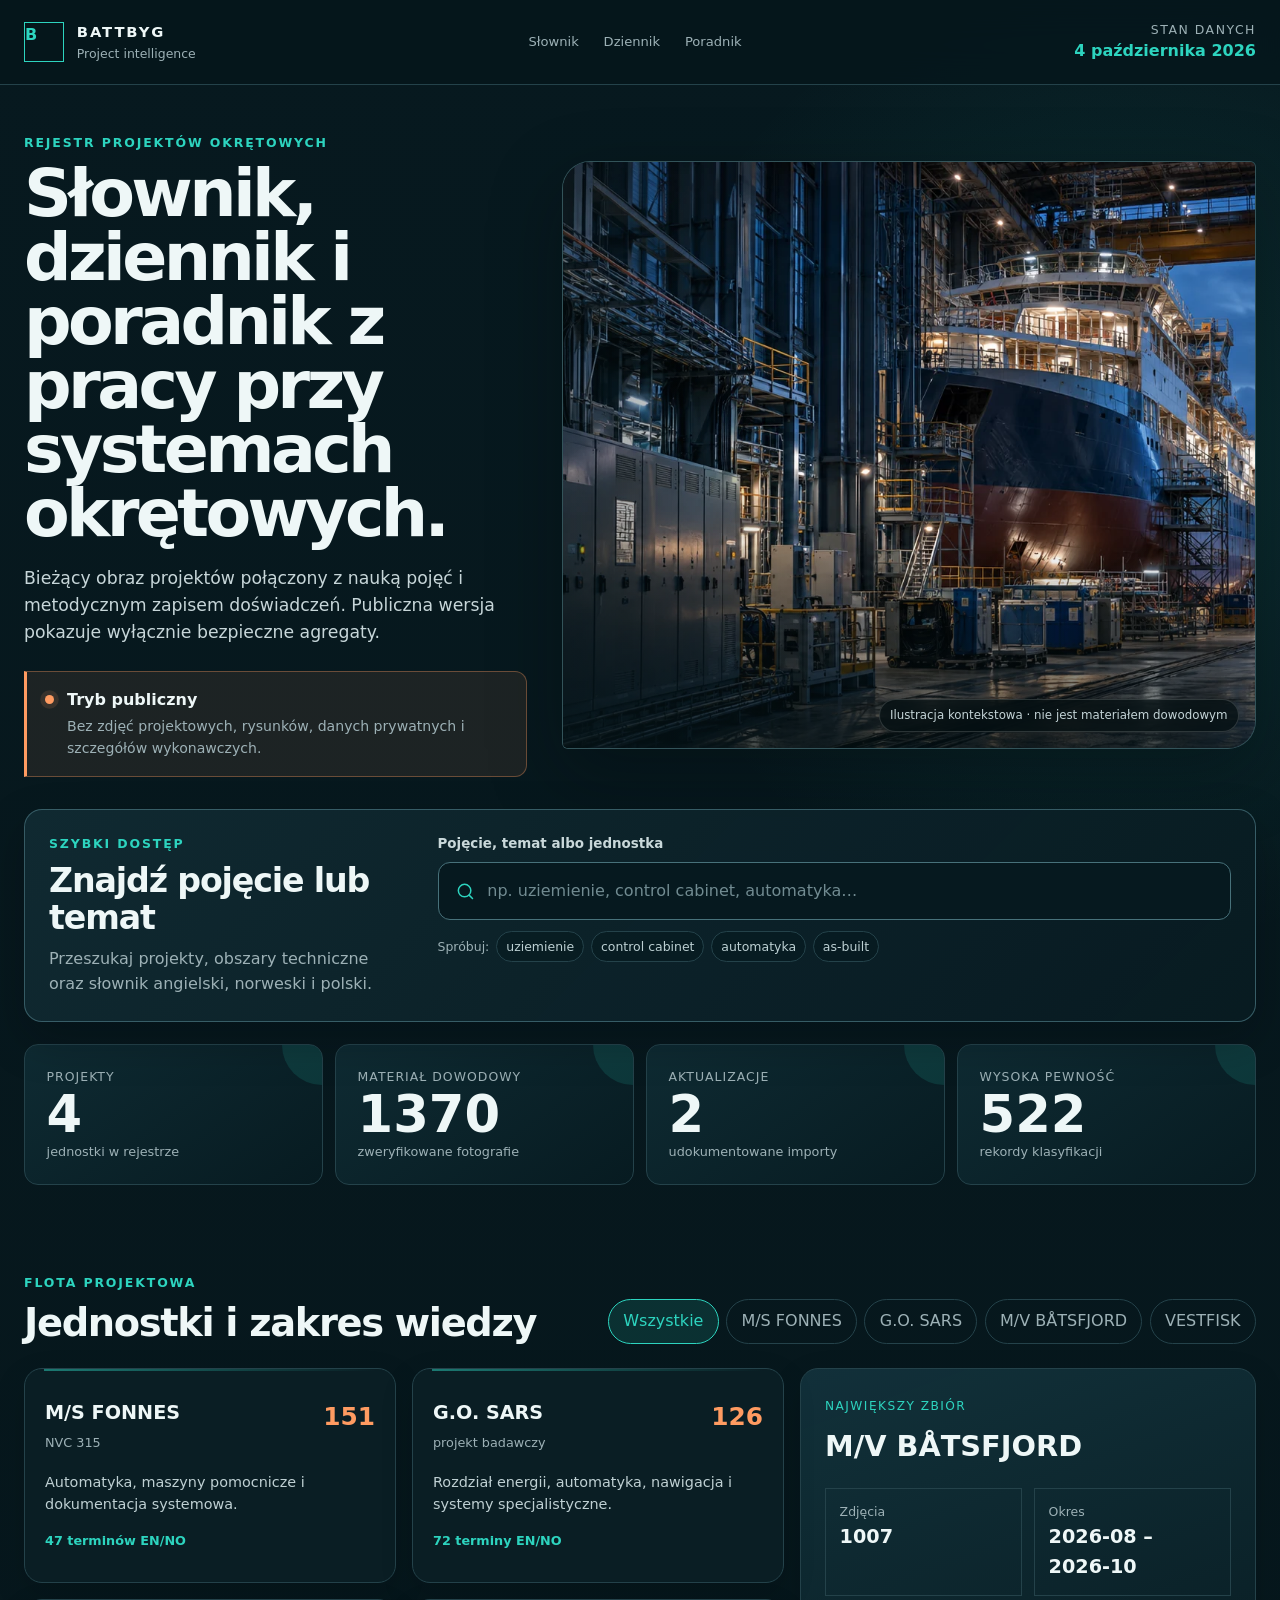
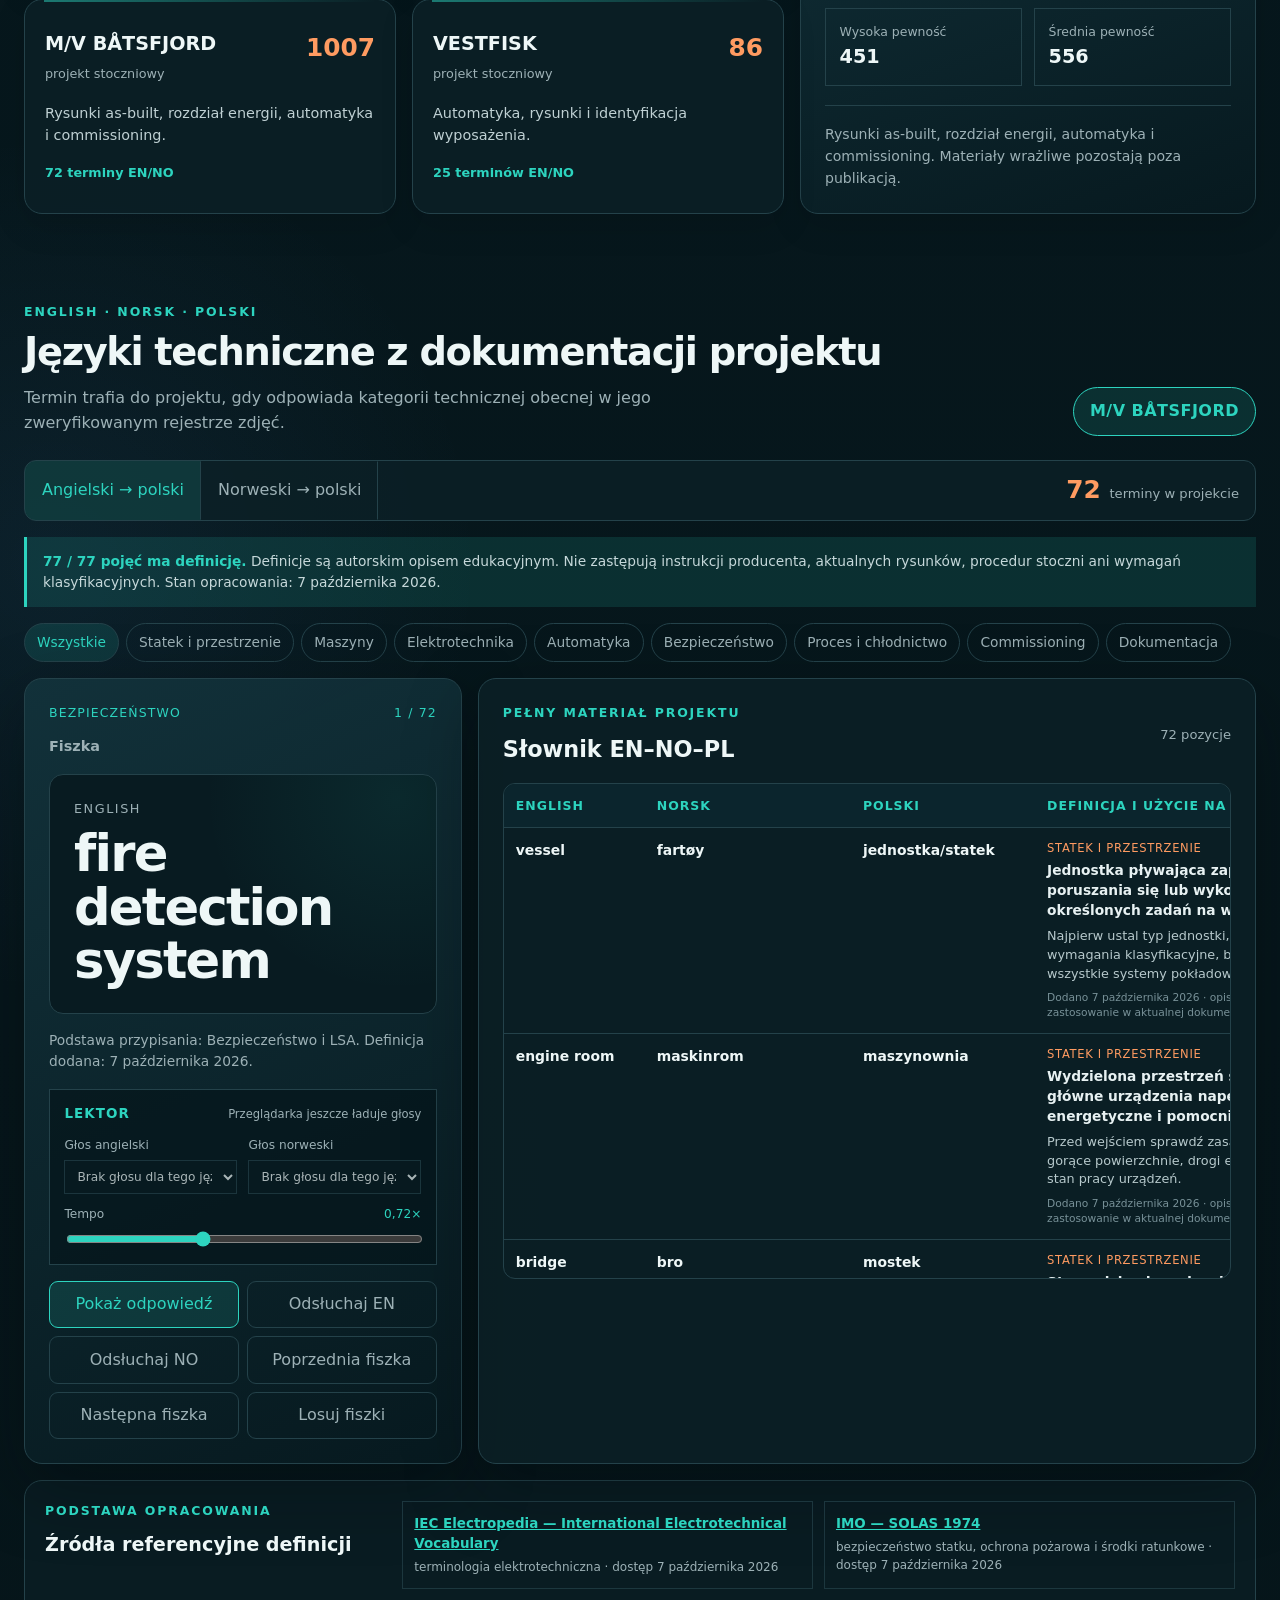
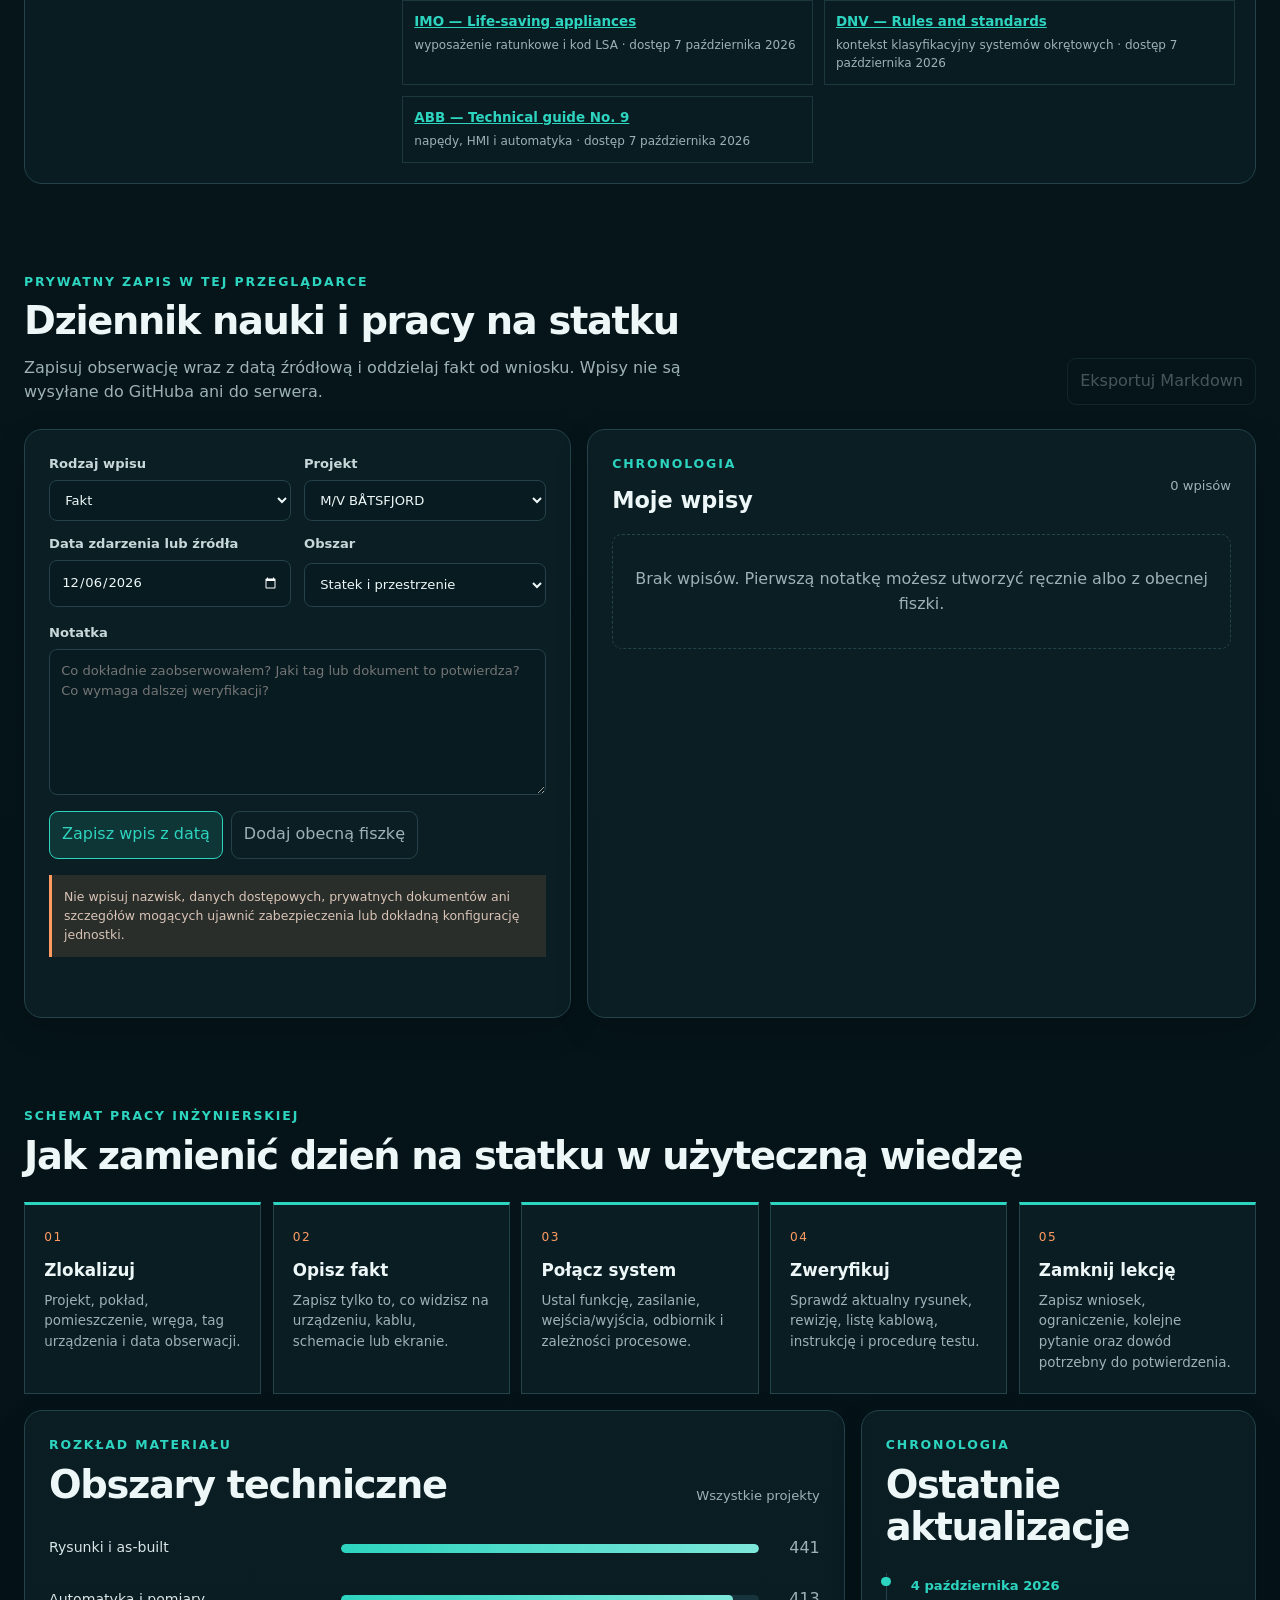
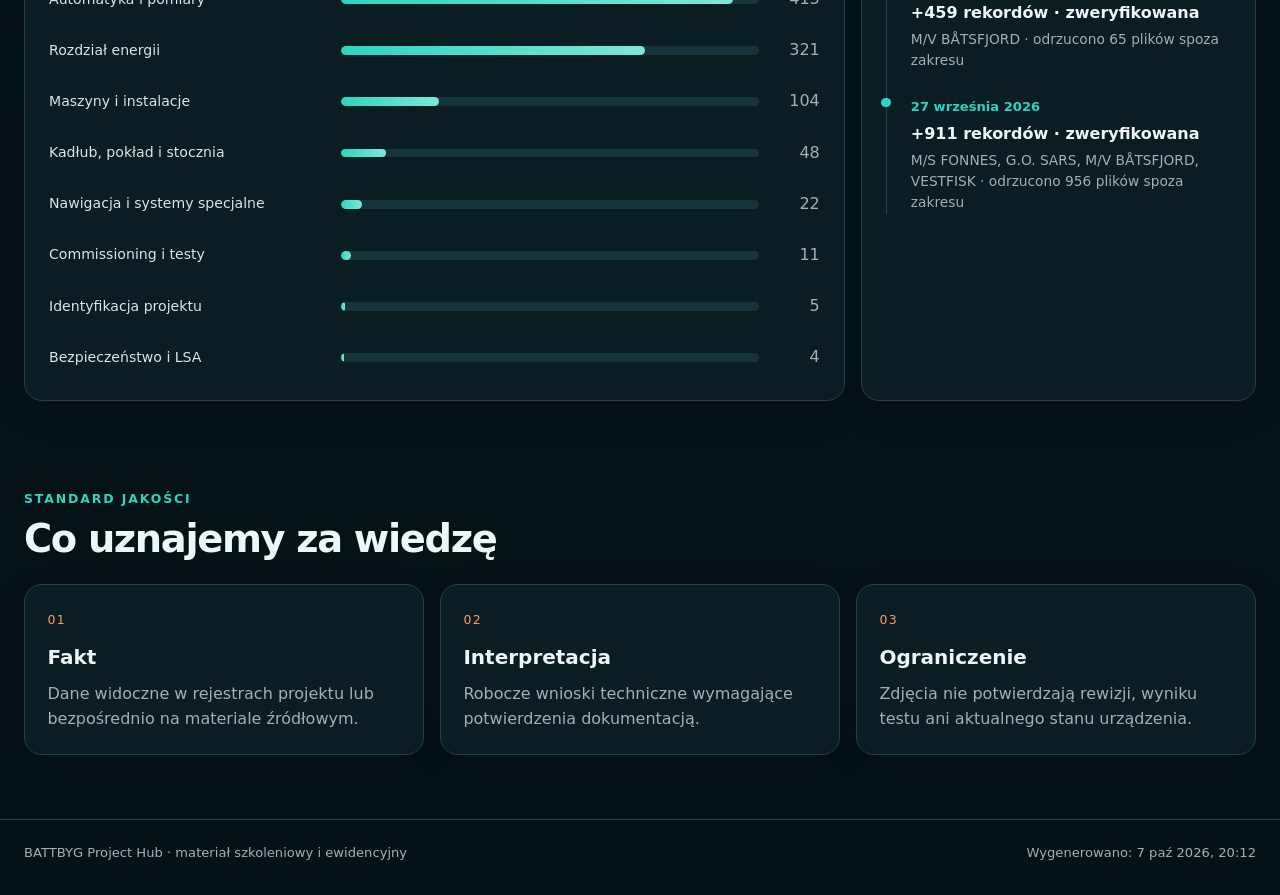
==== commit 85c5a751: "Add complete glossary definitions and private field journal" ====
--- a/docs/index.html
+++ b/docs/index.html
@@ -20,6 +20,11 @@
           <span>Project intelligence</span>
         </div>
       </div>
+      <nav class="quick-nav" aria-label="Główne sekcje">
+        <a href="#language-lab">Słownik</a>
+        <a href="#field-journal">Dziennik</a>
+        <a href="#ship-guide">Poradnik</a>
+      </nav>
       <div class="snapshot" aria-live="polite">
         <span>Stan danych</span>
         <strong id="snapshot-date">—</strong>
@@ -30,8 +35,8 @@
       <section class="intro" aria-labelledby="page-title">
         <div class="intro-copy">
           <p class="eyebrow">Rejestr projektów okrętowych</p>
-          <h1 id="page-title">Wiedza z pracy stoczniowej, uporządkowana jako materiał inżynierski.</h1>
-          <p class="lead">Bieżący obraz projektów, obszarów technicznych i jakości dowodów. Publiczna wersja pokazuje wyłącznie bezpieczne agregaty.</p>
+          <h1 id="page-title">Słownik, dziennik i poradnik z pracy przy systemach okrętowych.</h1>
+          <p class="lead">Bieżący obraz projektów połączony z nauką pojęć i metodycznym zapisem doświadczeń. Publiczna wersja pokazuje wyłącznie bezpieczne agregaty.</p>
           <div class="scope-note">
             <span class="scope-dot" aria-hidden="true"></span>
             <div>
@@ -111,6 +116,8 @@
           </div>
           <div class="language-summary"><strong id="language-term-count">—</strong><span id="language-term-label">terminy w projekcie</span></div>
         </div>
+
+        <div class="definition-note" id="definition-note"></div>
 
         <div class="domain-filters" id="domain-filters" aria-label="Filtr dziedziny"></div>
 
@@ -162,11 +169,90 @@
             </div>
             <div class="vocabulary-table-wrap">
               <table class="vocabulary-table">
-                <thead><tr><th>English</th><th>Norsk</th><th>Polski</th><th>Podstawa</th></tr></thead>
+                <thead><tr><th>English</th><th>Norsk</th><th>Polski</th><th>Definicja i użycie na statku</th></tr></thead>
                 <tbody id="vocabulary-body"></tbody>
               </table>
             </div>
           </article>
+        </div>
+
+        <aside class="source-box" aria-labelledby="sources-title">
+          <div>
+            <p class="eyebrow">Podstawa opracowania</p>
+            <h3 id="sources-title">Źródła referencyjne definicji</h3>
+          </div>
+          <ul id="definition-sources"></ul>
+        </aside>
+      </section>
+
+      <section class="field-journal" id="field-journal" aria-labelledby="journal-title">
+        <div class="section-heading">
+          <div>
+            <p class="eyebrow">Prywatny zapis w tej przeglądarce</p>
+            <h2 id="journal-title">Dziennik nauki i pracy na statku</h2>
+            <p class="section-copy">Zapisuj obserwację wraz z datą źródłową i oddzielaj fakt od wniosku. Wpisy nie są wysyłane do GitHuba ani do serwera.</p>
+          </div>
+          <button class="action-button" id="export-journal" type="button">Eksportuj Markdown</button>
+        </div>
+
+        <div class="journal-grid">
+          <form class="journal-form panel" id="journal-form">
+            <div class="form-grid">
+              <label>Rodzaj wpisu
+                <select id="journal-type" required>
+                  <option value="Fakt">Fakt</option>
+                  <option value="Interpretacja">Interpretacja</option>
+                  <option value="Do weryfikacji">Do weryfikacji</option>
+                  <option value="Lekcja">Lekcja</option>
+                </select>
+              </label>
+              <label>Projekt
+                <select id="journal-project" required></select>
+              </label>
+              <label>Data zdarzenia lub źródła
+                <input id="journal-source-date" type="date" required />
+              </label>
+              <label>Obszar
+                <select id="journal-domain" required></select>
+              </label>
+            </div>
+            <label>Notatka
+              <textarea id="journal-text" rows="6" maxlength="3000" required placeholder="Co dokładnie zaobserwowałem? Jaki tag lub dokument to potwierdza? Co wymaga dalszej weryfikacji?"></textarea>
+            </label>
+            <div class="journal-form-actions">
+              <button class="action-button primary" type="submit">Zapisz wpis z datą</button>
+              <button class="action-button" id="note-current-term" type="button">Dodaj obecną fiszkę</button>
+            </div>
+            <p class="privacy-warning">Nie wpisuj nazwisk, danych dostępowych, prywatnych dokumentów ani szczegółów mogących ujawnić zabezpieczenia lub dokładną konfigurację jednostki.</p>
+            <p class="form-status" id="journal-status" role="status"></p>
+          </form>
+
+          <article class="journal-entries panel" aria-labelledby="entries-title">
+            <div class="panel-head compact">
+              <div>
+                <p class="eyebrow">Chronologia</p>
+                <h3 id="entries-title">Moje wpisy</h3>
+              </div>
+              <span id="journal-count">0 wpisów</span>
+            </div>
+            <ol id="journal-list" class="journal-list"></ol>
+          </article>
+        </div>
+      </section>
+
+      <section class="ship-guide" id="ship-guide" aria-labelledby="guide-title">
+        <div class="section-heading">
+          <div>
+            <p class="eyebrow">Schemat pracy inżynierskiej</p>
+            <h2 id="guide-title">Jak zamienić dzień na statku w użyteczną wiedzę</h2>
+          </div>
+        </div>
+        <div class="guide-flow">
+          <article><span>01</span><h3>Zlokalizuj</h3><p>Projekt, pokład, pomieszczenie, wręga, tag urządzenia i data obserwacji.</p></article>
+          <article><span>02</span><h3>Opisz fakt</h3><p>Zapisz tylko to, co widzisz na urządzeniu, kablu, schemacie lub ekranie.</p></article>
+          <article><span>03</span><h3>Połącz system</h3><p>Ustal funkcję, zasilanie, wejścia/wyjścia, odbiornik i zależności procesowe.</p></article>
+          <article><span>04</span><h3>Zweryfikuj</h3><p>Sprawdź aktualny rysunek, rewizję, listę kablową, instrukcję i procedurę testu.</p></article>
+          <article><span>05</span><h3>Zamknij lekcję</h3><p>Zapisz wniosek, ograniczenie, kolejne pytanie oraz dowód potrzebny do potwierdzenia.</p></article>
         </div>
       </section>
 
--- a/docs/assets/styles.css
+++ b/docs/assets/styles.css
@@ -60,6 +60,9 @@
 .brand strong, .brand span { display: block; }
 .brand strong { letter-spacing: .13em; font-size: .92rem; }
 .brand div > span { color: var(--muted); font-size: .78rem; }
+.quick-nav { display: flex; align-items: center; gap: .25rem; }
+.quick-nav a { padding: .45rem .65rem; border-radius: 8px; color: var(--muted); font-size: .82rem; text-decoration: none; }
+.quick-nav a:hover, .quick-nav a:focus-visible { outline: none; background: var(--teal-soft); color: var(--teal); }
 .snapshot { text-align: right; }
 .snapshot span { display: block; color: var(--muted); font-size: .78rem; text-transform: uppercase; letter-spacing: .12em; }
 .snapshot strong { color: var(--teal); }
@@ -177,7 +180,7 @@
 .metrics strong { display: block; margin: .15rem 0; font-size: clamp(2rem, 4vw, 3.25rem); line-height: 1; color: var(--text); }
 .metrics small { font-size: .8rem; }
 
-.workspace, .language-lab, .method { padding-top: 5.5rem; }
+.workspace, .language-lab, .field-journal, .ship-guide, .method { padding-top: 5.5rem; }
 .section-heading, .panel-head { display: flex; justify-content: space-between; align-items: end; gap: 1.5rem; margin-bottom: 1.5rem; }
 .filters { display: flex; flex-wrap: wrap; justify-content: flex-end; gap: .45rem; }
 .filter-button {
@@ -233,6 +236,8 @@
 .language-summary { display: flex; align-items: baseline; gap: .55rem; padding: .65rem 1rem; }
 .language-summary strong { color: var(--orange); font-size: 1.55rem; }
 .language-summary span { color: var(--muted); font-size: .82rem; }
+.definition-note { margin: 0 0 1rem; padding: .85rem 1rem; border-left: 3px solid var(--teal); background: var(--teal-soft); color: #c6d8da; font-size: .86rem; }
+.definition-note strong { color: var(--teal); }
 .domain-filters { display: flex; flex-wrap: wrap; gap: .45rem; margin-bottom: 1rem; }
 .domain-button { min-height: 2.45rem; padding: .45rem .75rem; border-color: var(--line); border-radius: 999px; font-size: .86rem; }
 .learning-grid { display: grid; grid-template-columns: minmax(19rem, .72fr) minmax(0, 1.28fr); gap: 1rem; }
@@ -252,6 +257,8 @@
 .flashcard-answer span, .flashcard-answer strong { display: block; }
 .flashcard-answer span { color: var(--muted); font-size: .78rem; }
 .flashcard-answer strong { margin-top: .15rem; font-size: 1.05rem; overflow-wrap: anywhere; }
+.flashcard-answer .flashcard-definition { grid-column: 1 / -1; padding-top: .65rem; border-top: 1px solid rgba(36,66,74,.72); }
+.flashcard-answer .flashcard-definition p { margin: .2rem 0 0; color: #dce8e9; font-size: .88rem; line-height: 1.5; }
 .evidence-line { min-height: 2.7rem; margin: 1rem 0; color: var(--muted); font-size: .86rem; }
 .voice-controls {
   display: grid; grid-template-columns: repeat(2, minmax(0, 1fr)); gap: .7rem;
@@ -282,6 +289,47 @@
 .vocabulary-table td:nth-child(-n+3) { font-weight: 650; }
 .vocabulary-table td:last-child { color: var(--muted); font-size: .8rem; }
 .domain-pill { display: block; width: fit-content; margin-bottom: .2rem; color: var(--orange); font-size: .72rem; text-transform: uppercase; letter-spacing: .06em; }
+.definition-cell { min-width: 22rem; }
+.definition-cell strong, .definition-cell span, .definition-cell small { display: block; }
+.definition-cell strong { color: #e7f1f2; font-size: .86rem; line-height: 1.45; }
+.definition-cell > span:not(.domain-pill) { margin-top: .4rem; color: #b7c9cc; line-height: 1.45; }
+.definition-cell small { margin-top: .5rem; color: #789198; line-height: 1.4; }
+.source-box { display: grid; grid-template-columns: minmax(14rem, .4fr) minmax(0, 1fr); gap: 1.5rem; margin-top: 1rem; padding: 1.25rem; border: 1px solid var(--line); border-radius: var(--radius); background: rgba(11,32,39,.66); }
+.source-box h3 { margin: 0; font-size: 1.2rem; }
+.source-box ul { display: grid; grid-template-columns: repeat(2, minmax(0, 1fr)); gap: .65rem; margin: 0; padding: 0; list-style: none; }
+.source-box li { padding: .7rem; border: 1px solid rgba(36,66,74,.72); }
+.source-box a, .source-box span { display: block; }
+.source-box a { color: var(--teal); font-size: .84rem; font-weight: 700; }
+.source-box span { margin-top: .2rem; color: var(--muted); font-size: .75rem; }
+
+.journal-grid { display: grid; grid-template-columns: minmax(22rem, .9fr) minmax(0, 1.1fr); gap: 1rem; }
+.journal-form { display: grid; gap: 1rem; }
+.form-grid { display: grid; grid-template-columns: repeat(2, minmax(0, 1fr)); gap: .8rem; }
+.journal-form label { display: grid; gap: .35rem; color: #c8d7da; font-size: .82rem; font-weight: 700; }
+.journal-form input, .journal-form select, .journal-form textarea {
+  width: 100%; min-width: 0; padding: .7rem; border: 1px solid var(--line); border-radius: 8px;
+  outline: none; background: #071b21; color: var(--text); font: inherit; font-weight: 400;
+}
+.journal-form input:focus, .journal-form select:focus, .journal-form textarea:focus { border-color: var(--teal); box-shadow: 0 0 0 3px rgba(45,212,191,.1); }
+.journal-form textarea { resize: vertical; }
+.journal-form-actions { display: flex; flex-wrap: wrap; gap: .5rem; }
+.privacy-warning { margin: 0; padding: .75rem; border-left: 3px solid var(--orange); background: var(--orange-soft); color: #d8c3b7; font-size: .78rem; }
+.form-status { min-height: 1.3rem; margin: 0; color: var(--teal); font-size: .8rem; }
+.journal-entries { min-width: 0; }
+.journal-list { display: grid; gap: .75rem; max-height: 38rem; margin: 0; padding: 0; overflow: auto; list-style: none; }
+.journal-entry { padding: 1rem; border: 1px solid var(--line); border-radius: 10px; background: rgba(5,22,27,.68); }
+.journal-entry > div { display: flex; justify-content: space-between; gap: .75rem; color: var(--muted); font-size: .76rem; }
+.journal-type { padding: .18rem .45rem; border-radius: 999px; background: var(--teal-soft); color: var(--teal); font-weight: 800; }
+.journal-entry > strong { display: block; margin-top: .7rem; color: var(--orange); font-size: .82rem; }
+.journal-entry p { margin: .45rem 0; overflow-wrap: anywhere; color: #dce7e9; }
+.journal-entry small { color: #718c92; }
+.journal-empty { padding: 2rem 1rem; border: 1px dashed var(--line); border-radius: 10px; color: var(--muted); text-align: center; }
+
+.guide-flow { display: grid; grid-template-columns: repeat(5, minmax(0, 1fr)); gap: .7rem; }
+.guide-flow article { position: relative; min-width: 0; padding: 1.2rem; border: 1px solid var(--line); border-top: 3px solid var(--teal); background: rgba(11,32,39,.78); }
+.guide-flow article > span { color: var(--orange); font-size: .76rem; letter-spacing: .12em; }
+.guide-flow h3 { margin: .5rem 0; }
+.guide-flow p { margin: 0; color: var(--muted); font-size: .84rem; }
 
 .analysis-grid { display: grid; grid-template-columns: minmax(0, 1.35fr) minmax(20rem, .65fr); gap: 1rem; padding-top: 1rem; }
 .panel { padding: 1.5rem; }
@@ -319,15 +367,18 @@
   .hero-visual { height: 26rem; }
   .knowledge-search { grid-template-columns: 1fr; gap: 1.2rem; }
   .metrics { grid-template-columns: repeat(2, 1fr); }
-  .project-layout, .analysis-grid, .learning-grid { grid-template-columns: 1fr; }
+  .project-layout, .analysis-grid, .learning-grid, .journal-grid { grid-template-columns: 1fr; }
   .detail-panel { min-height: 0; }
   .vocabulary-table-wrap { max-height: 28rem; }
+  .source-box { grid-template-columns: 1fr; }
+  .guide-flow { grid-template-columns: repeat(2, minmax(0, 1fr)); }
 }
 
 @media (max-width: 640px) {
   .topbar, main, footer { padding-left: 1rem; padding-right: 1rem; }
   .topbar { align-items: flex-start; }
   .brand div > span { display: none; }
+  .quick-nav { display: none; }
   .intro { padding-top: 2rem; }
   h1 { font-size: clamp(2.35rem, 13vw, 3.6rem); }
   .hero-visual { height: 20rem; border-radius: 20px 5px 20px 5px; }
@@ -358,6 +409,10 @@
   .vocabulary-table td:nth-child(1)::before { content: "EN · "; color: var(--teal); }
   .vocabulary-table td:nth-child(2)::before { content: "NO · "; color: var(--teal); }
   .vocabulary-table td:nth-child(3)::before { content: "PL · "; color: var(--teal); }
+  .definition-cell { min-width: 0; margin-top: .55rem; padding-top: .7rem !important; border-top: 1px solid var(--line) !important; }
+  .definition-cell::before { content: "DEFINICJA · "; color: var(--teal); }
+  .source-box ul, .form-grid, .guide-flow { grid-template-columns: 1fr; }
+  .journal-entry > div { align-items: flex-start; flex-direction: column; }
   .bar-row { grid-template-columns: 1fr 2.2rem; gap: .4rem; }
   .bar-track { grid-column: 1 / -1; grid-row: 2; }
   .bar-value { grid-column: 2; grid-row: 1; }
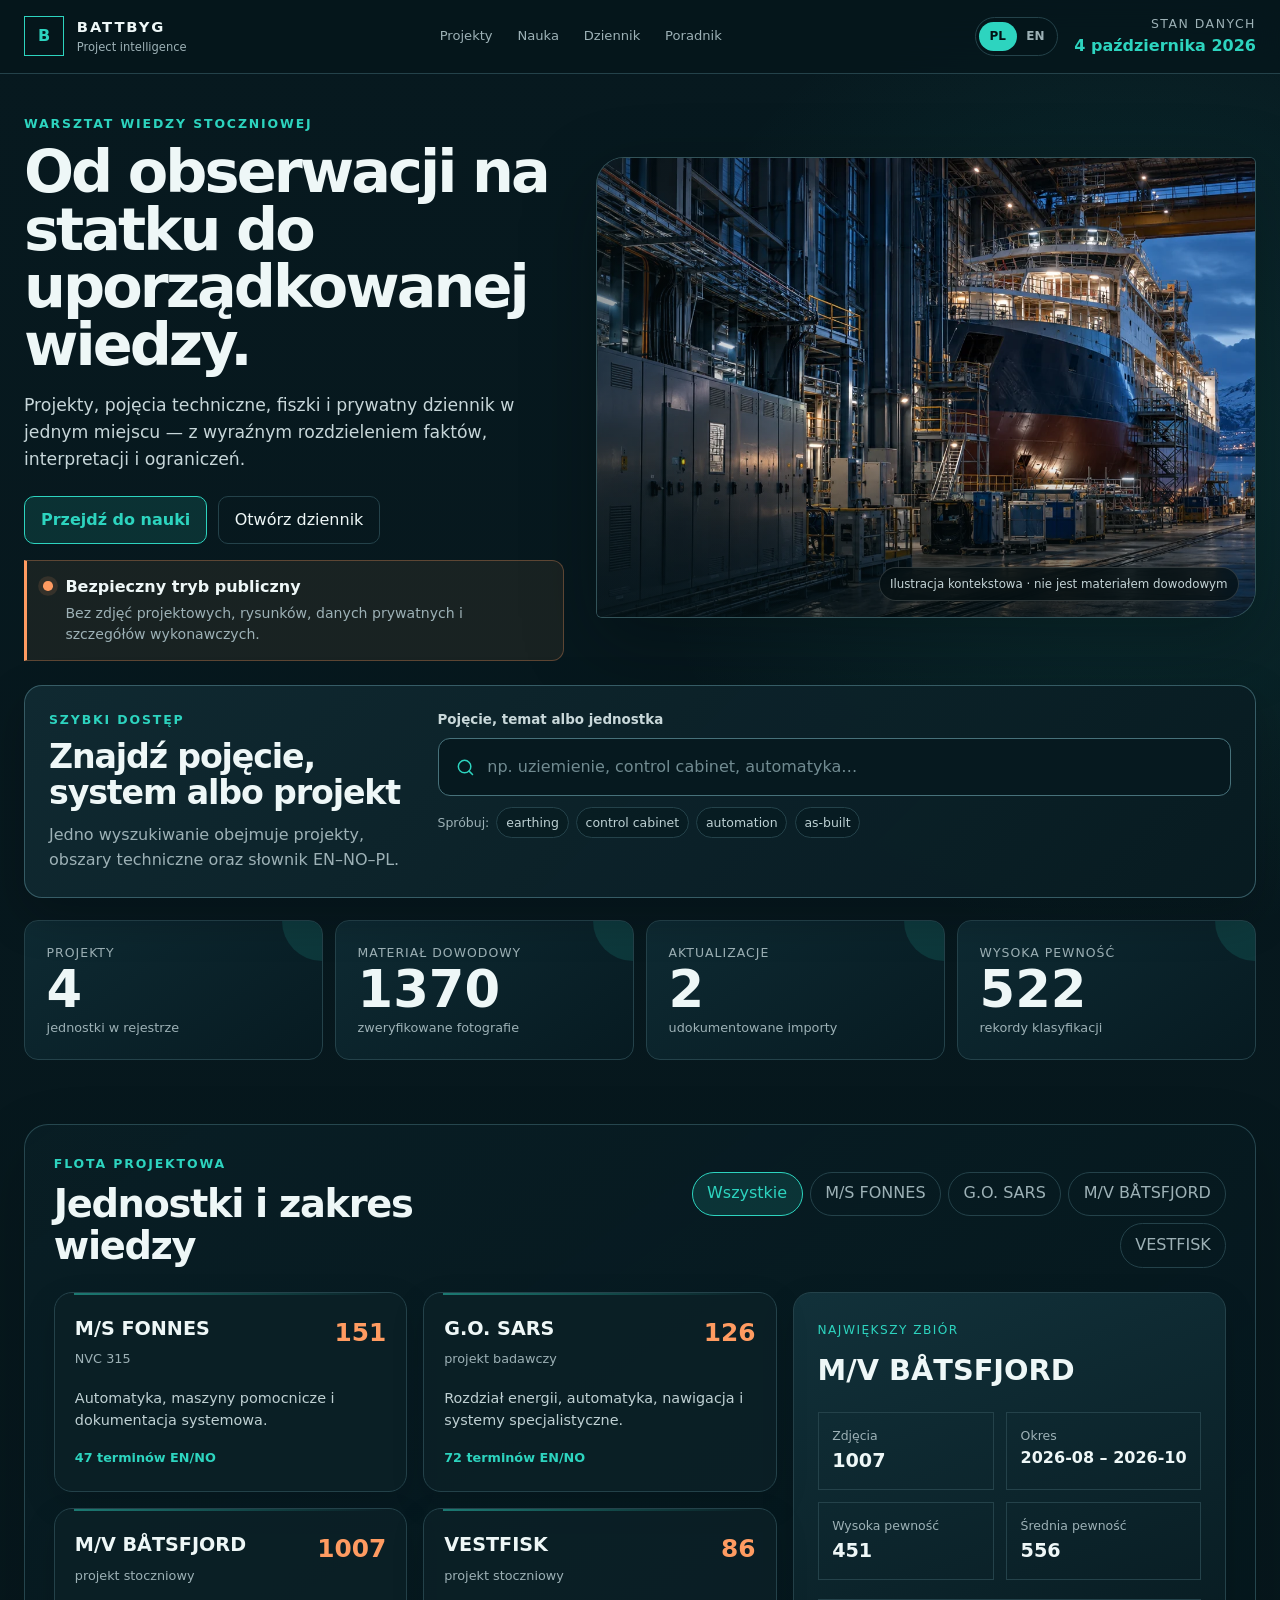
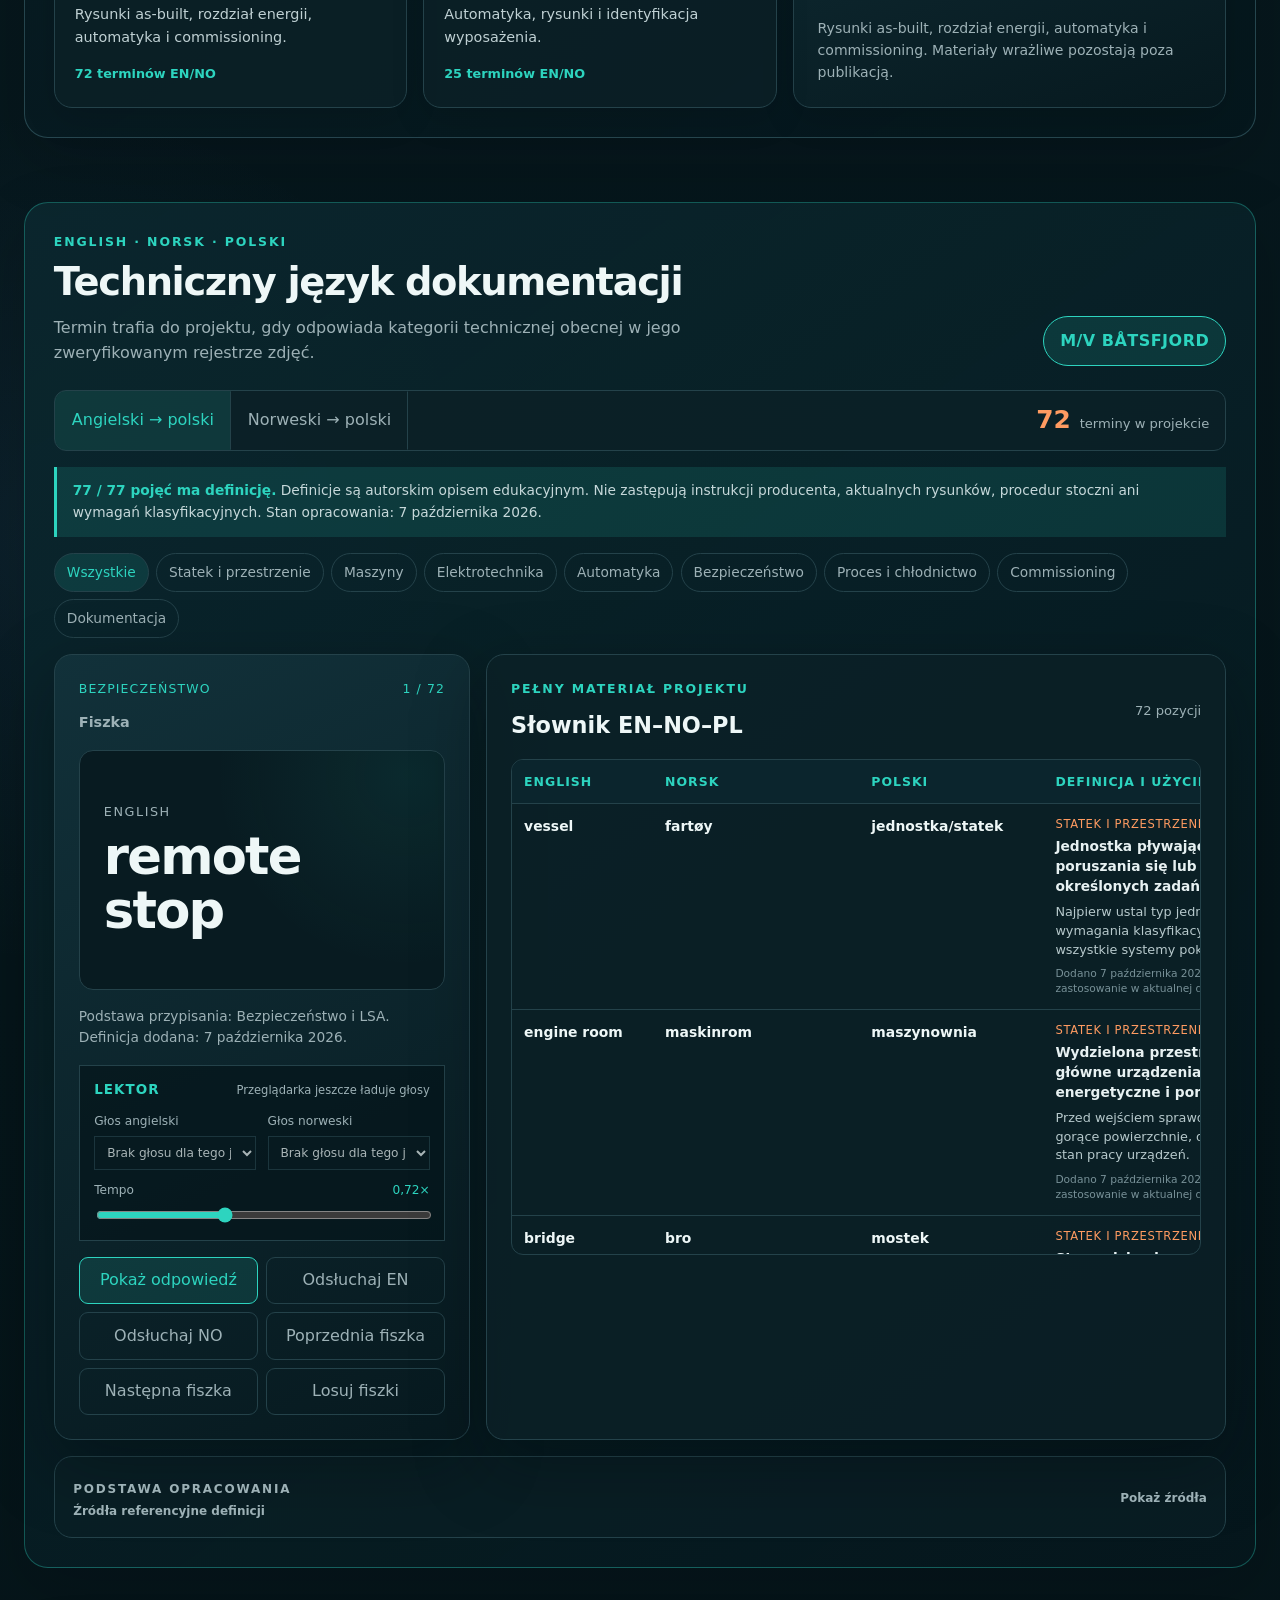
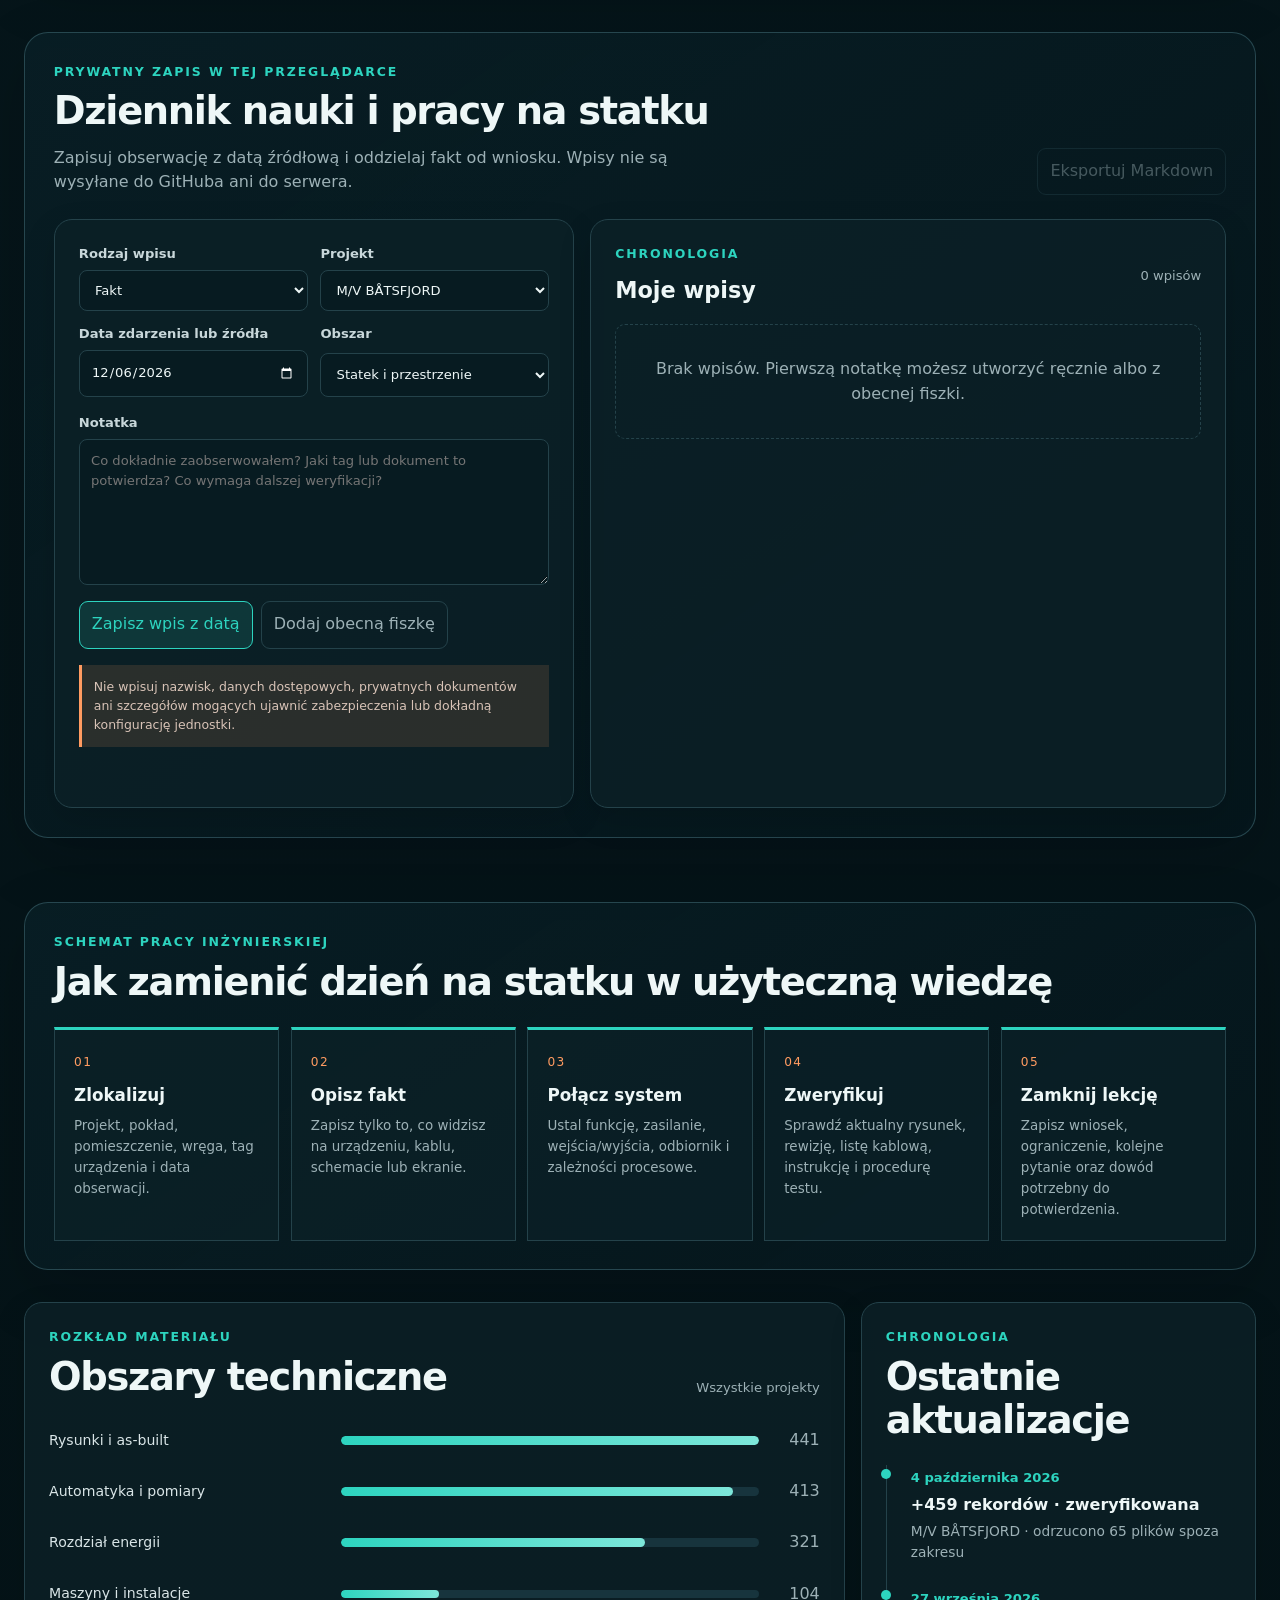
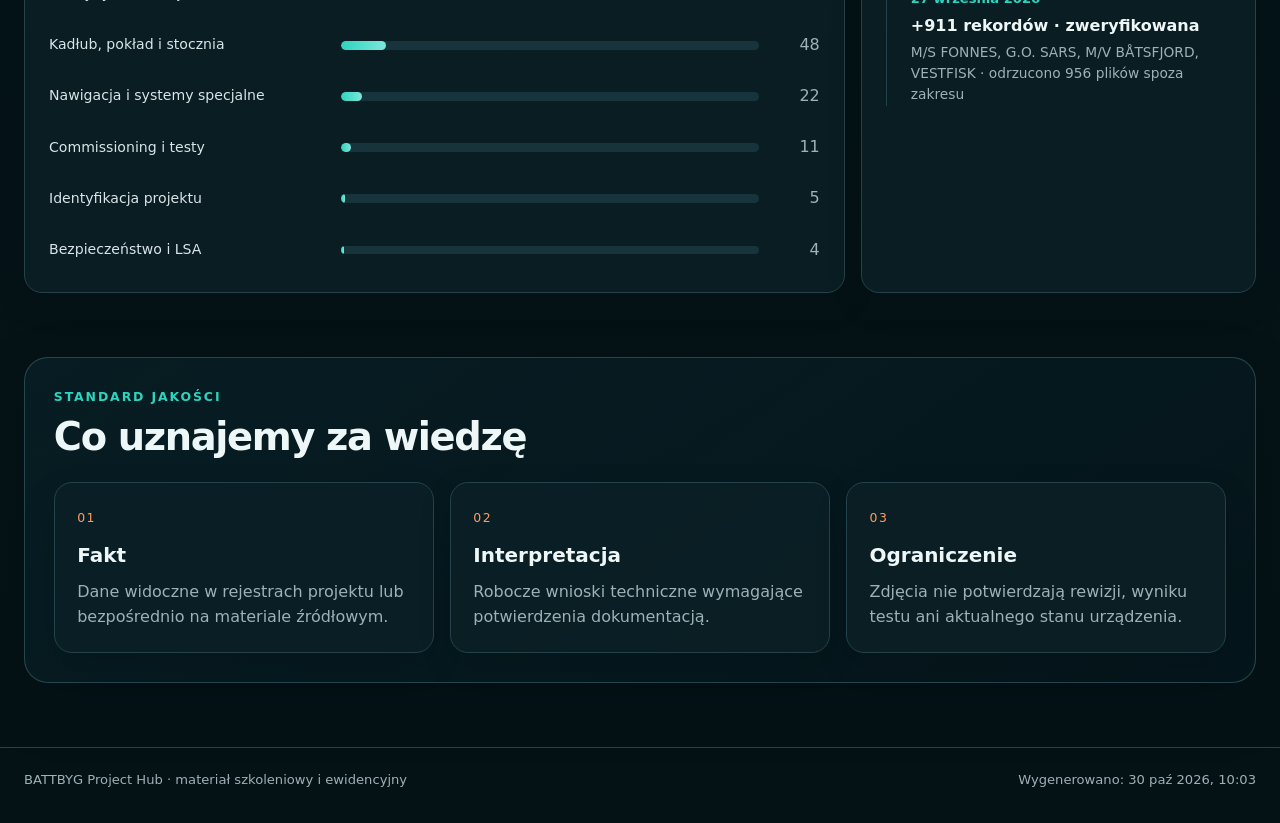
==== commit 59b746de: "Polish BATTBYG layout and add English interface" ====
--- a/docs/index.html
+++ b/docs/index.html
@@ -8,297 +8,197 @@
     <title>BATTBYG Project Hub</title>
     <link rel="icon" type="image/svg+xml" href="data:image/svg+xml,%3Csvg xmlns='http://www.w3.org/2000/svg' viewBox='0 0 64 64'%3E%3Crect width='64' height='64' rx='12' fill='%2307191f'/%3E%3Cpath d='M16 17h24a9 9 0 0 1 0 18H28v12h12' fill='none' stroke='%232dd4bf' stroke-width='6' stroke-linecap='round'/%3E%3Ccircle cx='47' cy='47' r='5' fill='%23ff9b61'/%3E%3C/svg%3E" />
     <link rel="stylesheet" href="assets/styles.css" />
+    <script src="assets/i18n.js" defer></script>
     <script src="assets/app.js" defer></script>
   </head>
   <body>
-    <a class="skip-link" href="#main">Przejdź do treści</a>
+    <a class="skip-link" href="#main" data-i18n="skip">Przejdź do treści</a>
+
     <header class="topbar">
-      <div class="brand">
+      <a class="brand" href="#main" aria-label="BATTBYG Project Hub">
         <span class="brand-mark" aria-hidden="true">B</span>
-        <div>
+        <span class="brand-copy">
           <strong>BATTBYG</strong>
           <span>Project intelligence</span>
-        </div>
-      </div>
-      <nav class="quick-nav" aria-label="Główne sekcje">
-        <a href="#language-lab">Słownik</a>
-        <a href="#field-journal">Dziennik</a>
-        <a href="#ship-guide">Poradnik</a>
+        </span>
+      </a>
+      <nav class="quick-nav" data-i18n-aria="nav.aria" aria-label="Główne sekcje">
+        <a href="#projects" data-i18n="nav.projects">Projekty</a>
+        <a href="#language-lab" data-i18n="nav.learn">Nauka</a>
+        <a href="#field-journal" data-i18n="nav.journal">Dziennik</a>
+        <a href="#ship-guide" data-i18n="nav.guide">Poradnik</a>
       </nav>
-      <div class="snapshot" aria-live="polite">
-        <span>Stan danych</span>
-        <strong id="snapshot-date">—</strong>
+      <div class="topbar-tools">
+        <div class="ui-language" role="group" data-i18n-aria="language.label" aria-label="Język interfejsu">
+          <button class="active" type="button" data-ui-language="pl" aria-pressed="true">PL</button>
+          <button type="button" data-ui-language="en" aria-pressed="false">EN</button>
+        </div>
+        <div class="snapshot" aria-live="polite">
+          <span data-i18n="snapshot.label">Stan danych</span>
+          <strong id="snapshot-date">—</strong>
+        </div>
       </div>
     </header>
 
     <main id="main">
       <section class="intro" aria-labelledby="page-title">
         <div class="intro-copy">
-          <p class="eyebrow">Rejestr projektów okrętowych</p>
-          <h1 id="page-title">Słownik, dziennik i poradnik z pracy przy systemach okrętowych.</h1>
-          <p class="lead">Bieżący obraz projektów połączony z nauką pojęć i metodycznym zapisem doświadczeń. Publiczna wersja pokazuje wyłącznie bezpieczne agregaty.</p>
+          <p class="eyebrow" data-i18n="hero.eyebrow">Warsztat wiedzy stoczniowej</p>
+          <h1 id="page-title" data-i18n="hero.title">Od obserwacji na statku do uporządkowanej wiedzy.</h1>
+          <p class="lead" data-i18n="hero.lead">Projekty, pojęcia techniczne, fiszki i prywatny dziennik w jednym miejscu — z wyraźnym rozdzieleniem faktów, interpretacji i ograniczeń.</p>
+          <div class="hero-actions">
+            <a class="action-link primary" href="#language-lab" data-i18n="hero.ctaLearn">Przejdź do nauki</a>
+            <a class="action-link" href="#field-journal" data-i18n="hero.ctaJournal">Otwórz dziennik</a>
+          </div>
           <div class="scope-note">
             <span class="scope-dot" aria-hidden="true"></span>
             <div>
-              <strong>Tryb publiczny</strong>
-              <p>Bez zdjęć projektowych, rysunków, danych prywatnych i szczegółów wykonawczych.</p>
+              <strong data-i18n="hero.publicTitle">Bezpieczny tryb publiczny</strong>
+              <p data-i18n="hero.publicText">Bez zdjęć projektowych, rysunków, danych prywatnych i szczegółów wykonawczych.</p>
             </div>
           </div>
         </div>
         <figure class="hero-visual">
-          <img src="assets/shipyard-hero.webp" width="1991" height="790" alt="Ilustracyjny widok nowoczesnej stoczni, statku w budowie i szaf elektrycznych" fetchpriority="high" />
-          <figcaption>Ilustracja kontekstowa · nie jest materiałem dowodowym</figcaption>
+          <img src="assets/shipyard-hero.webp" width="1991" height="790" data-i18n-alt="hero.imageAlt" alt="Ilustracyjny widok nowoczesnej stoczni, statku w budowie i szaf elektrycznych" fetchpriority="high" />
+          <figcaption data-i18n="hero.caption">Ilustracja kontekstowa · nie jest materiałem dowodowym</figcaption>
         </figure>
       </section>
 
       <section class="knowledge-search" aria-labelledby="search-title">
         <div class="search-copy">
-          <p class="eyebrow">Szybki dostęp</p>
-          <h2 id="search-title">Znajdź pojęcie lub temat</h2>
-          <p>Przeszukaj projekty, obszary techniczne oraz słownik angielski, norweski i polski.</p>
+          <p class="eyebrow" data-i18n="search.eyebrow">Szybki dostęp</p>
+          <h2 id="search-title" data-i18n="search.title">Znajdź pojęcie, system albo projekt</h2>
+          <p data-i18n="search.copy">Jedno wyszukiwanie obejmuje projekty, obszary techniczne oraz słownik EN–NO–PL.</p>
         </div>
         <div class="search-interface">
           <form class="search-form" id="search-form" role="search">
-            <label for="global-search">Pojęcie, temat albo jednostka</label>
+            <label for="global-search" data-i18n="search.label">Pojęcie, temat albo jednostka</label>
             <div class="search-field">
               <svg aria-hidden="true" viewBox="0 0 24 24"><path d="m21 21-4.35-4.35m2.35-5.15a7.5 7.5 0 1 1-15 0 7.5 7.5 0 0 1 15 0Z" /></svg>
-              <input id="global-search" type="search" inputmode="search" autocomplete="off" placeholder="np. uziemienie, control cabinet, automatyka…" aria-controls="search-results" aria-expanded="false" />
-              <button id="clear-search" type="button" hidden>Wyczyść</button>
+              <input id="global-search" type="search" inputmode="search" autocomplete="off" data-i18n-placeholder="search.placeholder" placeholder="np. uziemienie, control cabinet, automatyka…" aria-controls="search-results" aria-expanded="false" />
+              <button id="clear-search" type="button" hidden data-i18n="search.clear">Wyczyść</button>
             </div>
           </form>
-          <div class="search-suggestions" aria-label="Przykładowe wyszukiwania">
-            <span>Spróbuj:</span>
-            <button type="button" data-search-suggestion="uziemienie">uziemienie</button>
+          <div class="search-suggestions" data-i18n-aria="search.suggestionsAria" aria-label="Przykładowe wyszukiwania">
+            <span data-i18n="search.try">Spróbuj:</span>
+            <button type="button" data-search-suggestion="earthing">earthing</button>
             <button type="button" data-search-suggestion="control cabinet">control cabinet</button>
-            <button type="button" data-search-suggestion="automatyka">automatyka</button>
+            <button type="button" data-search-suggestion="automation">automation</button>
             <button type="button" data-search-suggestion="as-built">as-built</button>
           </div>
           <div class="search-results" id="search-results" aria-live="polite" hidden></div>
         </div>
       </section>
 
-      <section class="metrics" aria-label="Podsumowanie">
-        <article><span>Projekty</span><strong id="metric-projects">—</strong><small>jednostki w rejestrze</small></article>
-        <article><span>Materiał dowodowy</span><strong id="metric-photos">—</strong><small>zweryfikowane fotografie</small></article>
-        <article><span>Aktualizacje</span><strong id="metric-updates">—</strong><small>udokumentowane importy</small></article>
-        <article><span>Wysoka pewność</span><strong id="metric-confidence">—</strong><small>rekordy klasyfikacji</small></article>
-      </section>
-
-      <section class="workspace" aria-labelledby="projects-title">
+      <section class="metrics" data-i18n-aria="metrics.aria" aria-label="Podsumowanie">
+        <article><span data-i18n="metrics.projects">Projekty</span><strong id="metric-projects">—</strong><small data-i18n="metrics.projectsNote">jednostki w rejestrze</small></article>
+        <article><span data-i18n="metrics.evidence">Materiał dowodowy</span><strong id="metric-photos">—</strong><small data-i18n="metrics.evidenceNote">zweryfikowane fotografie</small></article>
+        <article><span data-i18n="metrics.updates">Aktualizacje</span><strong id="metric-updates">—</strong><small data-i18n="metrics.updatesNote">udokumentowane importy</small></article>
+        <article><span data-i18n="metrics.confidence">Wysoka pewność</span><strong id="metric-confidence">—</strong><small data-i18n="metrics.confidenceNote">rekordy klasyfikacji</small></article>
+      </section>
+
+      <section class="workspace content-section" id="projects" aria-labelledby="projects-title">
         <div class="section-heading">
-          <div>
-            <p class="eyebrow">Flota projektowa</p>
-            <h2 id="projects-title">Jednostki i zakres wiedzy</h2>
-          </div>
-          <div class="filters" id="project-filters" aria-label="Filtr projektu"></div>
-        </div>
-
-        <div class="project-layout">
-          <div class="project-list" id="project-list"></div>
-          <aside class="detail-panel" id="project-detail" aria-live="polite"></aside>
-        </div>
-      </section>
-
-      <section class="language-lab" id="language-lab" aria-labelledby="language-title">
+          <div><p class="eyebrow" data-i18n="projects.eyebrow">Flota projektowa</p><h2 id="projects-title" data-i18n="projects.title">Jednostki i zakres wiedzy</h2></div>
+          <div class="filters" id="project-filters" data-i18n-aria="projects.filterAria" aria-label="Filtr projektu"></div>
+        </div>
+        <div class="project-layout"><div class="project-list" id="project-list"></div><aside class="detail-panel" id="project-detail" aria-live="polite"></aside></div>
+      </section>
+
+      <section class="language-lab content-section accent-section" id="language-lab" aria-labelledby="language-title">
         <div class="section-heading language-heading">
-          <div>
-            <p class="eyebrow">English · Norsk · Polski</p>
-            <h2 id="language-title">Języki techniczne z dokumentacji projektu</h2>
-            <p class="section-copy" id="language-rule"></p>
-          </div>
+          <div><p class="eyebrow" data-i18n="learn.eyebrow">English · Norsk · Polski</p><h2 id="language-title" data-i18n="learn.title">Techniczny język dokumentacji</h2><p class="section-copy" id="language-rule"></p></div>
           <div class="language-project" id="language-project-name">—</div>
         </div>
-
         <div class="language-toolbar">
-          <div class="language-switch" role="group" aria-label="Kierunek nauki">
-            <button class="language-button active" type="button" data-language="english" aria-pressed="true">Angielski → polski</button>
-            <button class="language-button" type="button" data-language="norwegian" aria-pressed="false">Norweski → polski</button>
-          </div>
-          <div class="language-summary"><strong id="language-term-count">—</strong><span id="language-term-label">terminy w projekcie</span></div>
-        </div>
-
+          <div class="language-switch" role="group" data-i18n-aria="learn.directionAria" aria-label="Kierunek nauki">
+            <button class="language-button active" type="button" data-language="english" aria-pressed="true" data-i18n="learn.english">Angielski → polski</button>
+            <button class="language-button" type="button" data-language="norwegian" aria-pressed="false" data-i18n="learn.norwegian">Norweski → polski</button>
+          </div>
+          <div class="language-summary"><strong id="language-term-count">—</strong><span id="language-term-label" data-i18n="learn.initialTerms">terminy w projekcie</span></div>
+        </div>
         <div class="definition-note" id="definition-note"></div>
-
-        <div class="domain-filters" id="domain-filters" aria-label="Filtr dziedziny"></div>
-
+        <div class="domain-filters" id="domain-filters" data-i18n-aria="learn.domainAria" aria-label="Filtr dziedziny"></div>
         <div class="learning-grid">
           <article class="flashcard-panel" aria-labelledby="flashcard-title">
-            <div class="flashcard-topline">
-              <span id="flashcard-domain">—</span>
-              <span id="flashcard-progress">—</span>
-            </div>
-            <h3 id="flashcard-title">Fiszka</h3>
-            <div class="flashcard" id="flashcard" tabindex="-1">
-              <span class="flashcard-label" id="flashcard-question-label">—</span>
-              <strong id="flashcard-question">—</strong>
-              <div class="flashcard-answer" id="flashcard-answer" hidden></div>
-            </div>
+            <div class="flashcard-topline"><span id="flashcard-domain">—</span><span id="flashcard-progress">—</span></div>
+            <h3 id="flashcard-title" data-i18n="flashcard.title">Fiszka</h3>
+            <div class="flashcard" id="flashcard" tabindex="-1"><span class="flashcard-label" id="flashcard-question-label">—</span><strong id="flashcard-question">—</strong><div class="flashcard-answer" id="flashcard-answer" hidden></div></div>
             <p class="evidence-line" id="flashcard-evidence"></p>
             <div class="voice-controls" aria-labelledby="voice-settings-title">
-              <div class="voice-controls-head">
-                <strong id="voice-settings-title">Lektor</strong>
-                <span id="voice-status" role="status">Sprawdzanie dostępnych głosów…</span>
-              </div>
-              <label>Głos angielski
-                <select id="voice-english" aria-label="Kobiecy głos angielski"></select>
-              </label>
-              <label>Głos norweski
-                <select id="voice-norwegian" aria-label="Kobiecy głos norweski"></select>
-              </label>
-              <label class="speech-rate-control">Tempo <output id="speech-rate-value" for="speech-rate">0,72×</output>
-                <input id="speech-rate" type="range" min="0.55" max="1" value="0.72" step="0.01">
-              </label>
+              <div class="voice-controls-head"><strong id="voice-settings-title" data-i18n="voice.title">Lektor</strong><span id="voice-status" role="status" data-i18n="voice.checking">Sprawdzanie dostępnych głosów…</span></div>
+              <label><span data-i18n="voice.english">Głos angielski</span><select id="voice-english" data-i18n-aria="voice.englishAria" aria-label="Kobiecy głos angielski"></select></label>
+              <label><span data-i18n="voice.norwegian">Głos norweski</span><select id="voice-norwegian" data-i18n-aria="voice.norwegianAria" aria-label="Kobiecy głos norweski"></select></label>
+              <label class="speech-rate-control"><span data-i18n="voice.rate">Tempo</span><output id="speech-rate-value" for="speech-rate">0,72×</output><input id="speech-rate" type="range" min="0.55" max="1" value="0.72" step="0.01" /></label>
             </div>
             <div class="flashcard-actions">
-              <button class="action-button primary" id="reveal-card" type="button">Pokaż odpowiedź</button>
-              <button class="action-button" id="speak-english" type="button">Odsłuchaj EN</button>
-              <button class="action-button" id="speak-norwegian" type="button">Odsłuchaj NO</button>
-              <button class="action-button" id="previous-card" type="button">Poprzednia fiszka</button>
-              <button class="action-button" id="next-card" type="button">Następna fiszka</button>
-              <button class="action-button" id="shuffle-cards" type="button">Losuj fiszki</button>
+              <button class="action-button primary" id="reveal-card" type="button" data-i18n="flashcard.reveal">Pokaż odpowiedź</button>
+              <button class="action-button" id="speak-english" type="button" data-i18n="flashcard.speakEn">Odsłuchaj EN</button>
+              <button class="action-button" id="speak-norwegian" type="button" data-i18n="flashcard.speakNo">Odsłuchaj NO</button>
+              <button class="action-button" id="previous-card" type="button" data-i18n="flashcard.previous">Poprzednia fiszka</button>
+              <button class="action-button" id="next-card" type="button" data-i18n="flashcard.next">Następna fiszka</button>
+              <button class="action-button" id="shuffle-cards" type="button" data-i18n="flashcard.shuffle">Losuj fiszki</button>
             </div>
           </article>
-
           <article class="vocabulary-panel" aria-labelledby="vocabulary-title">
-            <div class="panel-head compact">
-              <div>
-                <p class="eyebrow">Pełny materiał projektu</p>
-                <h3 id="vocabulary-title">Słownik EN–NO–PL</h3>
-              </div>
-              <span id="vocabulary-count">—</span>
-            </div>
-            <div class="vocabulary-table-wrap">
-              <table class="vocabulary-table">
-                <thead><tr><th>English</th><th>Norsk</th><th>Polski</th><th>Definicja i użycie na statku</th></tr></thead>
-                <tbody id="vocabulary-body"></tbody>
-              </table>
-            </div>
+            <div class="panel-head compact"><div><p class="eyebrow" data-i18n="vocabulary.eyebrow">Pełny materiał projektu</p><h3 id="vocabulary-title" data-i18n="vocabulary.title">Słownik EN–NO–PL</h3></div><span id="vocabulary-count">—</span></div>
+            <div class="vocabulary-table-wrap"><table class="vocabulary-table"><thead><tr><th data-i18n="vocabulary.english">English</th><th data-i18n="vocabulary.norwegian">Norsk</th><th data-i18n="vocabulary.polish">Polski</th><th data-i18n="vocabulary.definition">Definicja i użycie na statku</th></tr></thead><tbody id="vocabulary-body"></tbody></table></div>
           </article>
         </div>
-
-        <aside class="source-box" aria-labelledby="sources-title">
-          <div>
-            <p class="eyebrow">Podstawa opracowania</p>
-            <h3 id="sources-title">Źródła referencyjne definicji</h3>
-          </div>
-          <ul id="definition-sources"></ul>
-        </aside>
-      </section>
-
-      <section class="field-journal" id="field-journal" aria-labelledby="journal-title">
+        <details class="source-box">
+          <summary><span><span class="eyebrow" data-i18n="sources.eyebrow">Podstawa opracowania</span><strong id="sources-title" data-i18n="sources.title">Źródła referencyjne definicji</strong></span><span class="source-toggle" data-i18n="sources.toggle">Pokaż źródła</span></summary>
+          <ul id="definition-sources" aria-labelledby="sources-title"></ul>
+        </details>
+      </section>
+
+      <section class="field-journal content-section" id="field-journal" aria-labelledby="journal-title">
         <div class="section-heading">
-          <div>
-            <p class="eyebrow">Prywatny zapis w tej przeglądarce</p>
-            <h2 id="journal-title">Dziennik nauki i pracy na statku</h2>
-            <p class="section-copy">Zapisuj obserwację wraz z datą źródłową i oddzielaj fakt od wniosku. Wpisy nie są wysyłane do GitHuba ani do serwera.</p>
-          </div>
-          <button class="action-button" id="export-journal" type="button">Eksportuj Markdown</button>
-        </div>
-
+          <div><p class="eyebrow" data-i18n="journal.eyebrow">Prywatny zapis w tej przeglądarce</p><h2 id="journal-title" data-i18n="journal.title">Dziennik nauki i pracy na statku</h2><p class="section-copy" data-i18n="journal.copy">Zapisuj obserwację z datą źródłową i oddzielaj fakt od wniosku. Wpisy nie są wysyłane do GitHuba ani do serwera.</p></div>
+          <button class="action-button" id="export-journal" type="button" data-i18n="journal.export">Eksportuj Markdown</button>
+        </div>
         <div class="journal-grid">
           <form class="journal-form panel" id="journal-form">
             <div class="form-grid">
-              <label>Rodzaj wpisu
-                <select id="journal-type" required>
-                  <option value="Fakt">Fakt</option>
-                  <option value="Interpretacja">Interpretacja</option>
-                  <option value="Do weryfikacji">Do weryfikacji</option>
-                  <option value="Lekcja">Lekcja</option>
-                </select>
-              </label>
-              <label>Projekt
-                <select id="journal-project" required></select>
-              </label>
-              <label>Data zdarzenia lub źródła
-                <input id="journal-source-date" type="date" required />
-              </label>
-              <label>Obszar
-                <select id="journal-domain" required></select>
-              </label>
-            </div>
-            <label>Notatka
-              <textarea id="journal-text" rows="6" maxlength="3000" required placeholder="Co dokładnie zaobserwowałem? Jaki tag lub dokument to potwierdza? Co wymaga dalszej weryfikacji?"></textarea>
-            </label>
-            <div class="journal-form-actions">
-              <button class="action-button primary" type="submit">Zapisz wpis z datą</button>
-              <button class="action-button" id="note-current-term" type="button">Dodaj obecną fiszkę</button>
-            </div>
-            <p class="privacy-warning">Nie wpisuj nazwisk, danych dostępowych, prywatnych dokumentów ani szczegółów mogących ujawnić zabezpieczenia lub dokładną konfigurację jednostki.</p>
+              <label><span data-i18n="journal.type">Rodzaj wpisu</span><select id="journal-type" required><option value="fact" data-i18n="journal.typeFact">Fakt</option><option value="interpretation" data-i18n="journal.typeInterpretation">Interpretacja</option><option value="verify" data-i18n="journal.typeVerify">Do weryfikacji</option><option value="lesson" data-i18n="journal.typeLesson">Lekcja</option></select></label>
+              <label><span data-i18n="journal.project">Projekt</span><select id="journal-project" required></select></label>
+              <label><span data-i18n="journal.sourceDate">Data zdarzenia lub źródła</span><input id="journal-source-date" type="date" required /></label>
+              <label><span data-i18n="journal.domain">Obszar</span><select id="journal-domain" required></select></label>
+            </div>
+            <label><span data-i18n="journal.note">Notatka</span><textarea id="journal-text" rows="6" maxlength="3000" required data-i18n-placeholder="journal.placeholder" placeholder="Co dokładnie zaobserwowałem? Jaki tag lub dokument to potwierdza? Co wymaga dalszej weryfikacji?"></textarea></label>
+            <div class="journal-form-actions"><button class="action-button primary" type="submit" data-i18n="journal.save">Zapisz wpis z datą</button><button class="action-button" id="note-current-term" type="button" data-i18n="journal.currentCard">Dodaj obecną fiszkę</button></div>
+            <p class="privacy-warning" data-i18n="journal.privacy">Nie wpisuj nazwisk, danych dostępowych, prywatnych dokumentów ani szczegółów mogących ujawnić zabezpieczenia lub dokładną konfigurację jednostki.</p>
             <p class="form-status" id="journal-status" role="status"></p>
           </form>
-
           <article class="journal-entries panel" aria-labelledby="entries-title">
-            <div class="panel-head compact">
-              <div>
-                <p class="eyebrow">Chronologia</p>
-                <h3 id="entries-title">Moje wpisy</h3>
-              </div>
-              <span id="journal-count">0 wpisów</span>
-            </div>
+            <div class="panel-head compact"><div><p class="eyebrow" data-i18n="journal.entriesEyebrow">Chronologia</p><h3 id="entries-title" data-i18n="journal.entries">Moje wpisy</h3></div><span id="journal-count" data-i18n="journal.initialCount">0 wpisów</span></div>
             <ol id="journal-list" class="journal-list"></ol>
           </article>
         </div>
       </section>
 
-      <section class="ship-guide" id="ship-guide" aria-labelledby="guide-title">
-        <div class="section-heading">
-          <div>
-            <p class="eyebrow">Schemat pracy inżynierskiej</p>
-            <h2 id="guide-title">Jak zamienić dzień na statku w użyteczną wiedzę</h2>
-          </div>
-        </div>
+      <section class="ship-guide content-section" id="ship-guide" aria-labelledby="guide-title">
+        <div class="section-heading"><div><p class="eyebrow" data-i18n="guide.eyebrow">Schemat pracy inżynierskiej</p><h2 id="guide-title" data-i18n="guide.title">Jak zamienić dzień na statku w użyteczną wiedzę</h2></div></div>
         <div class="guide-flow">
-          <article><span>01</span><h3>Zlokalizuj</h3><p>Projekt, pokład, pomieszczenie, wręga, tag urządzenia i data obserwacji.</p></article>
-          <article><span>02</span><h3>Opisz fakt</h3><p>Zapisz tylko to, co widzisz na urządzeniu, kablu, schemacie lub ekranie.</p></article>
-          <article><span>03</span><h3>Połącz system</h3><p>Ustal funkcję, zasilanie, wejścia/wyjścia, odbiornik i zależności procesowe.</p></article>
-          <article><span>04</span><h3>Zweryfikuj</h3><p>Sprawdź aktualny rysunek, rewizję, listę kablową, instrukcję i procedurę testu.</p></article>
-          <article><span>05</span><h3>Zamknij lekcję</h3><p>Zapisz wniosek, ograniczenie, kolejne pytanie oraz dowód potrzebny do potwierdzenia.</p></article>
-        </div>
-      </section>
-
-      <section class="analysis-grid">
-        <article class="panel" aria-labelledby="areas-title">
-          <div class="panel-head">
-            <div>
-              <p class="eyebrow">Rozkład materiału</p>
-              <h2 id="areas-title">Obszary techniczne</h2>
-            </div>
-            <span id="area-context">Wszystkie projekty</span>
-          </div>
-          <div class="bars" id="category-bars"></div>
-        </article>
-
-        <article class="panel" aria-labelledby="updates-title">
-          <div class="panel-head">
-            <div>
-              <p class="eyebrow">Chronologia</p>
-              <h2 id="updates-title">Ostatnie aktualizacje</h2>
-            </div>
-          </div>
-          <ol class="timeline" id="update-timeline"></ol>
-        </article>
-      </section>
-
-      <section class="method" aria-labelledby="method-title">
-        <div class="section-heading">
-          <div>
-            <p class="eyebrow">Standard jakości</p>
-            <h2 id="method-title">Co uznajemy za wiedzę</h2>
-          </div>
-        </div>
-        <div class="method-grid">
-          <article><span>01</span><h3>Fakt</h3><p id="method-facts"></p></article>
-          <article><span>02</span><h3>Interpretacja</h3><p id="method-interpretations"></p></article>
-          <article><span>03</span><h3>Ograniczenie</h3><p id="method-limitations"></p></article>
-        </div>
+          <article><span>01</span><h3 data-i18n="guide.locate">Zlokalizuj</h3><p data-i18n="guide.locateCopy">Projekt, pokład, pomieszczenie, wręga, tag urządzenia i data obserwacji.</p></article>
+          <article><span>02</span><h3 data-i18n="guide.fact">Opisz fakt</h3><p data-i18n="guide.factCopy">Zapisz tylko to, co widzisz na urządzeniu, kablu, schemacie lub ekranie.</p></article>
+          <article><span>03</span><h3 data-i18n="guide.system">Połącz system</h3><p data-i18n="guide.systemCopy">Ustal funkcję, zasilanie, wejścia/wyjścia, odbiornik i zależności procesowe.</p></article>
+          <article><span>04</span><h3 data-i18n="guide.verify">Zweryfikuj</h3><p data-i18n="guide.verifyCopy">Sprawdź aktualny rysunek, rewizję, listę kablową, instrukcję i procedurę testu.</p></article>
+          <article><span>05</span><h3 data-i18n="guide.close">Zamknij lekcję</h3><p data-i18n="guide.closeCopy">Zapisz wniosek, ograniczenie, kolejne pytanie oraz dowód potrzebny do potwierdzenia.</p></article>
+        </div>
+      </section>
+
+      <section class="analysis-grid compact-analysis">
+        <article class="panel" aria-labelledby="areas-title"><div class="panel-head"><div><p class="eyebrow" data-i18n="areas.eyebrow">Rozkład materiału</p><h2 id="areas-title" data-i18n="areas.title">Obszary techniczne</h2></div><span id="area-context" data-i18n="areas.all">Wszystkie projekty</span></div><div class="bars" id="category-bars"></div></article>
+        <article class="panel" aria-labelledby="updates-title"><div class="panel-head"><div><p class="eyebrow" data-i18n="updates.eyebrow">Chronologia</p><h2 id="updates-title" data-i18n="updates.title">Ostatnie aktualizacje</h2></div></div><ol class="timeline" id="update-timeline"></ol></article>
+      </section>
+
+      <section class="method content-section" aria-labelledby="method-title">
+        <div class="section-heading"><div><p class="eyebrow" data-i18n="method.eyebrow">Standard jakości</p><h2 id="method-title" data-i18n="method.title">Co uznajemy za wiedzę</h2></div></div>
+        <div class="method-grid"><article><span>01</span><h3 data-i18n="method.fact">Fakt</h3><p id="method-facts"></p></article><article><span>02</span><h3 data-i18n="method.interpretation">Interpretacja</h3><p id="method-interpretations"></p></article><article><span>03</span><h3 data-i18n="method.limit">Ograniczenie</h3><p id="method-limitations"></p></article></div>
       </section>
     </main>
 
-    <footer>
-      <p>BATTBYG Project Hub · materiał szkoleniowy i ewidencyjny</p>
-      <p id="generated-at">—</p>
-    </footer>
-
-    <noscript>Do wyświetlenia danych projektowych wymagane jest włączenie JavaScript.</noscript>
+    <footer><p data-i18n="footer.copy">BATTBYG Project Hub · materiał szkoleniowy i ewidencyjny</p><p id="generated-at">—</p></footer>
+    <noscript data-i18n="noscript">Do wyświetlenia danych projektowych wymagane jest włączenie JavaScript.</noscript>
   </body>
 </html>
--- a/docs/assets/styles.css
+++ b/docs/assets/styles.css
@@ -43,7 +43,7 @@
   z-index: 30;
   max-width: var(--max);
   margin: 0 auto;
-  padding: 1.25rem 1.5rem;
+  padding: .9rem 1.5rem;
   display: flex;
   align-items: center;
   justify-content: space-between;
@@ -52,41 +52,50 @@
   backdrop-filter: blur(18px);
 }
 
-.brand { display: flex; align-items: center; gap: .8rem; }
+.brand { display: flex; align-items: center; gap: .8rem; color: var(--text); text-decoration: none; }
 .brand-mark {
   width: 2.5rem; height: 2.5rem; display: grid; place-items: center;
   border: 1px solid var(--teal); color: var(--teal); font-weight: 800;
 }
-.brand strong, .brand span { display: block; }
+.brand-copy, .brand strong, .brand-copy > span { display: block; }
 .brand strong { letter-spacing: .13em; font-size: .92rem; }
-.brand div > span { color: var(--muted); font-size: .78rem; }
+.brand-copy > span { color: var(--muted); font-size: .72rem; }
 .quick-nav { display: flex; align-items: center; gap: .25rem; }
 .quick-nav a { padding: .45rem .65rem; border-radius: 8px; color: var(--muted); font-size: .82rem; text-decoration: none; }
 .quick-nav a:hover, .quick-nav a:focus-visible { outline: none; background: var(--teal-soft); color: var(--teal); }
+.topbar-tools { display: flex; align-items: center; gap: 1rem; }
+.ui-language { display: flex; padding: .2rem; border: 1px solid var(--line); border-radius: 999px; background: rgba(5,22,27,.72); }
+.ui-language button { min-width: 2.35rem; padding: .35rem .55rem; border: 0; border-radius: 999px; background: transparent; color: var(--muted); font-size: .75rem; font-weight: 800; cursor: pointer; }
+.ui-language button:hover, .ui-language button:focus-visible { outline: none; color: var(--text); }
+.ui-language button.active { background: var(--teal); color: #031316; }
 .snapshot { text-align: right; }
 .snapshot span { display: block; color: var(--muted); font-size: .78rem; text-transform: uppercase; letter-spacing: .12em; }
 .snapshot strong { color: var(--teal); }
 
 main { max-width: var(--max); margin: 0 auto; padding: 0 1.5rem 4rem; }
 .intro {
-  display: grid; grid-template-columns: minmax(22rem, .84fr) minmax(28rem, 1.16fr); gap: 2.2rem;
-  align-items: center; padding: 3rem 0 2rem;
+  display: grid; grid-template-columns: minmax(22rem, .9fr) minmax(28rem, 1.1fr); gap: 2rem;
+  align-items: center; padding: 2.5rem 0 1.5rem;
 }
 .intro-copy { position: relative; z-index: 2; }
 .eyebrow { margin: 0 0 .6rem; color: var(--teal); font-size: .78rem; font-weight: 750; letter-spacing: .15em; text-transform: uppercase; }
 h1, h2, h3, p { margin-top: 0; }
-h1 { max-width: 13ch; margin-bottom: 1.25rem; font-size: clamp(2.7rem, 5.2vw, 4.8rem); line-height: .96; letter-spacing: -.055em; }
+h1 { max-width: 14ch; margin-bottom: 1.15rem; font-size: clamp(2.65rem, 4.6vw, 4.15rem); line-height: .98; letter-spacing: -.05em; }
 h2 { margin-bottom: 0; font-size: clamp(1.65rem, 3vw, 2.4rem); line-height: 1.1; letter-spacing: -.035em; }
 h3 { font-size: 1.05rem; }
 .lead { max-width: 64ch; margin-bottom: 0; color: #c7d6d9; font-size: 1.08rem; }
-.scope-note { display: flex; gap: .8rem; max-width: 33rem; margin-top: 1.6rem; padding: 1rem 1.1rem; border: 1px solid rgba(255,155,97,.34); border-left: 3px solid var(--orange); border-radius: 0 12px 12px 0; background: rgba(255,155,97,.09); }
+.hero-actions { display: flex; flex-wrap: wrap; gap: .65rem; margin-top: 1.5rem; }
+.action-link { display: inline-flex; align-items: center; min-height: 2.85rem; padding: .65rem 1rem; border: 1px solid var(--line); border-radius: 10px; color: var(--text); text-decoration: none; }
+.action-link:hover, .action-link:focus-visible { outline: none; border-color: var(--teal); color: var(--teal); }
+.action-link.primary { border-color: var(--teal); background: var(--teal-soft); color: var(--teal); font-weight: 750; }
+.scope-note { display: flex; gap: .8rem; max-width: 36rem; margin-top: 1rem; padding: .85rem 1rem; border: 1px solid rgba(255,155,97,.3); border-left: 3px solid var(--orange); border-radius: 0 12px 12px 0; background: rgba(255,155,97,.075); }
 .scope-note p { margin: .2rem 0 0; color: var(--muted); font-size: .88rem; }
 .scope-dot { flex: 0 0 auto; width: .6rem; height: .6rem; margin-top: .4rem; border-radius: 50%; background: var(--orange); box-shadow: 0 0 0 .3rem rgba(255,155,97,.12); }
 
 .hero-visual {
   position: relative;
   min-width: 0;
-  height: clamp(25rem, 46vw, 38rem);
+  height: clamp(22rem, 36vw, 30rem);
   margin: 0;
   overflow: hidden;
   border: 1px solid rgba(134, 193, 202, .34);
@@ -180,7 +189,16 @@
 .metrics strong { display: block; margin: .15rem 0; font-size: clamp(2rem, 4vw, 3.25rem); line-height: 1; color: var(--text); }
 .metrics small { font-size: .8rem; }
 
-.workspace, .language-lab, .field-journal, .ship-guide, .method { padding-top: 5.5rem; }
+.content-section {
+  scroll-margin-top: 6.5rem;
+  margin-top: 4rem;
+  padding: 1.8rem;
+  border: 1px solid rgba(48, 84, 93, .78);
+  border-radius: 24px;
+  background: linear-gradient(145deg, rgba(9, 31, 38, .84), rgba(5, 23, 29, .72));
+  box-shadow: 0 22px 64px rgba(0, 8, 11, .16);
+}
+.accent-section { border-color: rgba(45,212,191,.34); background: linear-gradient(145deg, rgba(11, 39, 46, .94), rgba(5, 23, 29, .82)); }
 .section-heading, .panel-head { display: flex; justify-content: space-between; align-items: end; gap: 1.5rem; margin-bottom: 1.5rem; }
 .filters { display: flex; flex-wrap: wrap; justify-content: flex-end; gap: .45rem; }
 .filter-button {
@@ -211,6 +229,7 @@
 .detail-stats div { padding: .85rem; border: 1px solid var(--line); }
 .detail-stats span { display: block; color: var(--muted); font-size: .78rem; }
 .detail-stats strong { font-size: 1.2rem; }
+.detail-stats div:nth-child(2) strong { white-space: nowrap; font-size: 1rem; }
 .detail-note { margin: 1.2rem 0 0; padding-top: 1.1rem; border-top: 1px solid var(--line); color: var(--muted); font-size: .88rem; }
 
 .language-heading { align-items: end; }
@@ -294,9 +313,15 @@
 .definition-cell strong { color: #e7f1f2; font-size: .86rem; line-height: 1.45; }
 .definition-cell > span:not(.domain-pill) { margin-top: .4rem; color: #b7c9cc; line-height: 1.45; }
 .definition-cell small { margin-top: .5rem; color: #789198; line-height: 1.4; }
-.source-box { display: grid; grid-template-columns: minmax(14rem, .4fr) minmax(0, 1fr); gap: 1.5rem; margin-top: 1rem; padding: 1.25rem; border: 1px solid var(--line); border-radius: var(--radius); background: rgba(11,32,39,.66); }
+.source-box { margin-top: 1rem; padding: 0; border: 1px solid var(--line); border-radius: var(--radius); background: rgba(11,32,39,.66); }
+.source-box summary { display: flex; align-items: center; justify-content: space-between; gap: 1rem; padding: 1rem 1.15rem; cursor: pointer; list-style: none; }
+.source-box summary::-webkit-details-marker { display: none; }
+.source-box summary > span:first-child { display: block; }
+.source-box summary .eyebrow { display: block; margin-bottom: .25rem; }
+.source-toggle { color: var(--teal); font-size: .8rem; font-weight: 750; }
+.source-box[open] .source-toggle { opacity: .6; }
 .source-box h3 { margin: 0; font-size: 1.2rem; }
-.source-box ul { display: grid; grid-template-columns: repeat(2, minmax(0, 1fr)); gap: .65rem; margin: 0; padding: 0; list-style: none; }
+.source-box ul { display: grid; grid-template-columns: repeat(2, minmax(0, 1fr)); gap: .65rem; margin: 0; padding: 0 1.15rem 1.15rem; list-style: none; }
 .source-box li { padding: .7rem; border: 1px solid rgba(36,66,74,.72); }
 .source-box a, .source-box span { display: block; }
 .source-box a { color: var(--teal); font-size: .84rem; font-weight: 700; }
@@ -332,6 +357,7 @@
 .guide-flow p { margin: 0; color: var(--muted); font-size: .84rem; }
 
 .analysis-grid { display: grid; grid-template-columns: minmax(0, 1.35fr) minmax(20rem, .65fr); gap: 1rem; padding-top: 1rem; }
+.compact-analysis { margin-top: 1rem; }
 .panel { padding: 1.5rem; }
 .panel-head span { color: var(--muted); font-size: .82rem; }
 .bars { display: grid; gap: .95rem; }
@@ -363,22 +389,26 @@
 noscript { display: block; padding: 1rem; background: #7c2d12; color: white; text-align: center; }
 
 @media (max-width: 900px) {
+  .topbar { flex-wrap: wrap; gap: .75rem; }
+  .quick-nav { order: 3; width: 100%; justify-content: center; border-top: 1px solid rgba(36,66,74,.7); padding-top: .55rem; }
   .intro { grid-template-columns: 1fr; gap: 1.5rem; padding-top: 2.5rem; }
-  .hero-visual { height: 26rem; }
+  .hero-visual { height: 24rem; }
   .knowledge-search { grid-template-columns: 1fr; gap: 1.2rem; }
   .metrics { grid-template-columns: repeat(2, 1fr); }
   .project-layout, .analysis-grid, .learning-grid, .journal-grid { grid-template-columns: 1fr; }
   .detail-panel { min-height: 0; }
   .vocabulary-table-wrap { max-height: 28rem; }
-  .source-box { grid-template-columns: 1fr; }
   .guide-flow { grid-template-columns: repeat(2, minmax(0, 1fr)); }
 }
 
 @media (max-width: 640px) {
   .topbar, main, footer { padding-left: 1rem; padding-right: 1rem; }
-  .topbar { align-items: flex-start; }
-  .brand div > span { display: none; }
-  .quick-nav { display: none; }
+  .topbar { align-items: center; }
+  .brand-copy > span, .snapshot span { display: none; }
+  .topbar-tools { gap: .55rem; }
+  .snapshot strong { font-size: .78rem; }
+  .quick-nav { justify-content: flex-start; overflow-x: auto; scrollbar-width: none; }
+  .quick-nav a { flex: 0 0 auto; }
   .intro { padding-top: 2rem; }
   h1 { font-size: clamp(2.35rem, 13vw, 3.6rem); }
   .hero-visual { height: 20rem; border-radius: 20px 5px 20px 5px; }
@@ -388,6 +418,7 @@
   .search-result-type { min-width: 0; width: fit-content; }
   .search-result-meta { max-width: none; text-align: left; }
   .metrics, .project-list, .method-grid { grid-template-columns: 1fr; }
+  .content-section { margin-top: 2.5rem; padding: 1.15rem; border-radius: 18px; }
   .section-heading, .panel-head { align-items: flex-start; flex-direction: column; }
   .filters { justify-content: flex-start; }
   .filter-button { flex: 1 1 auto; }
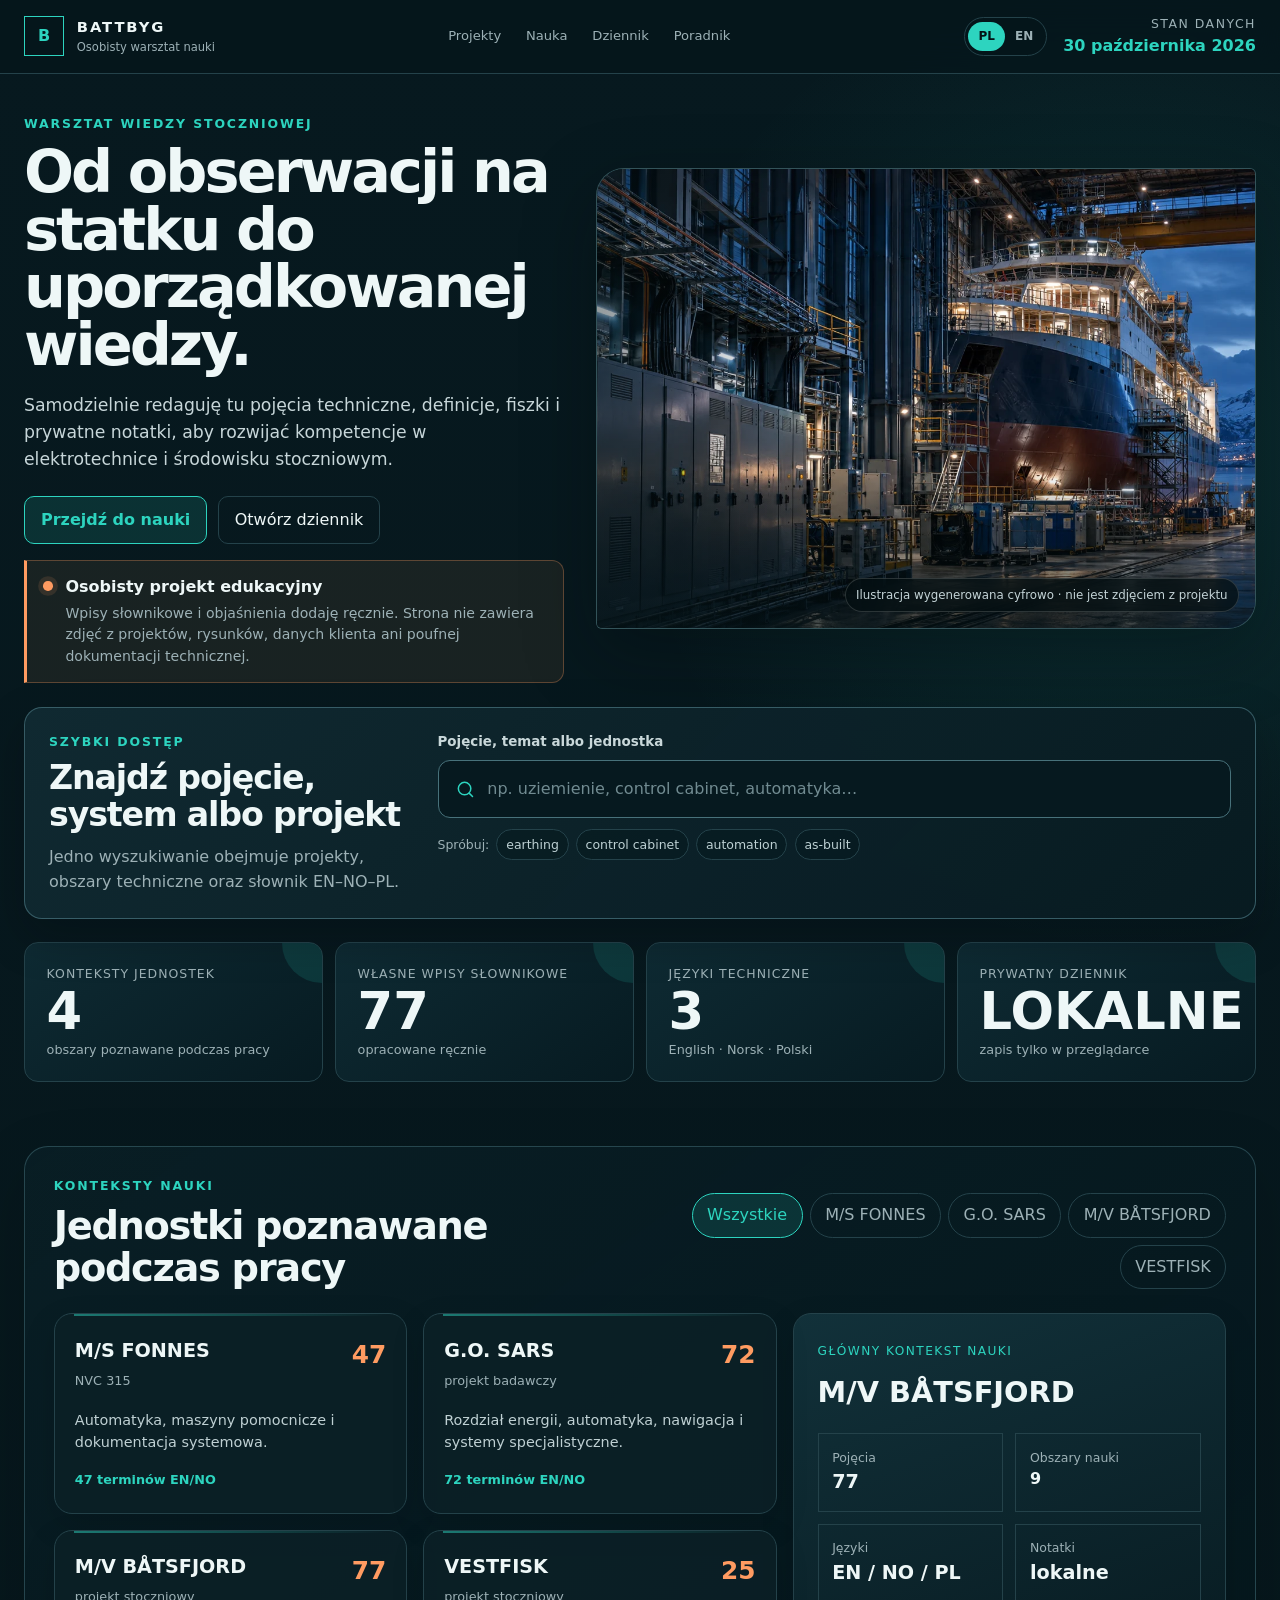
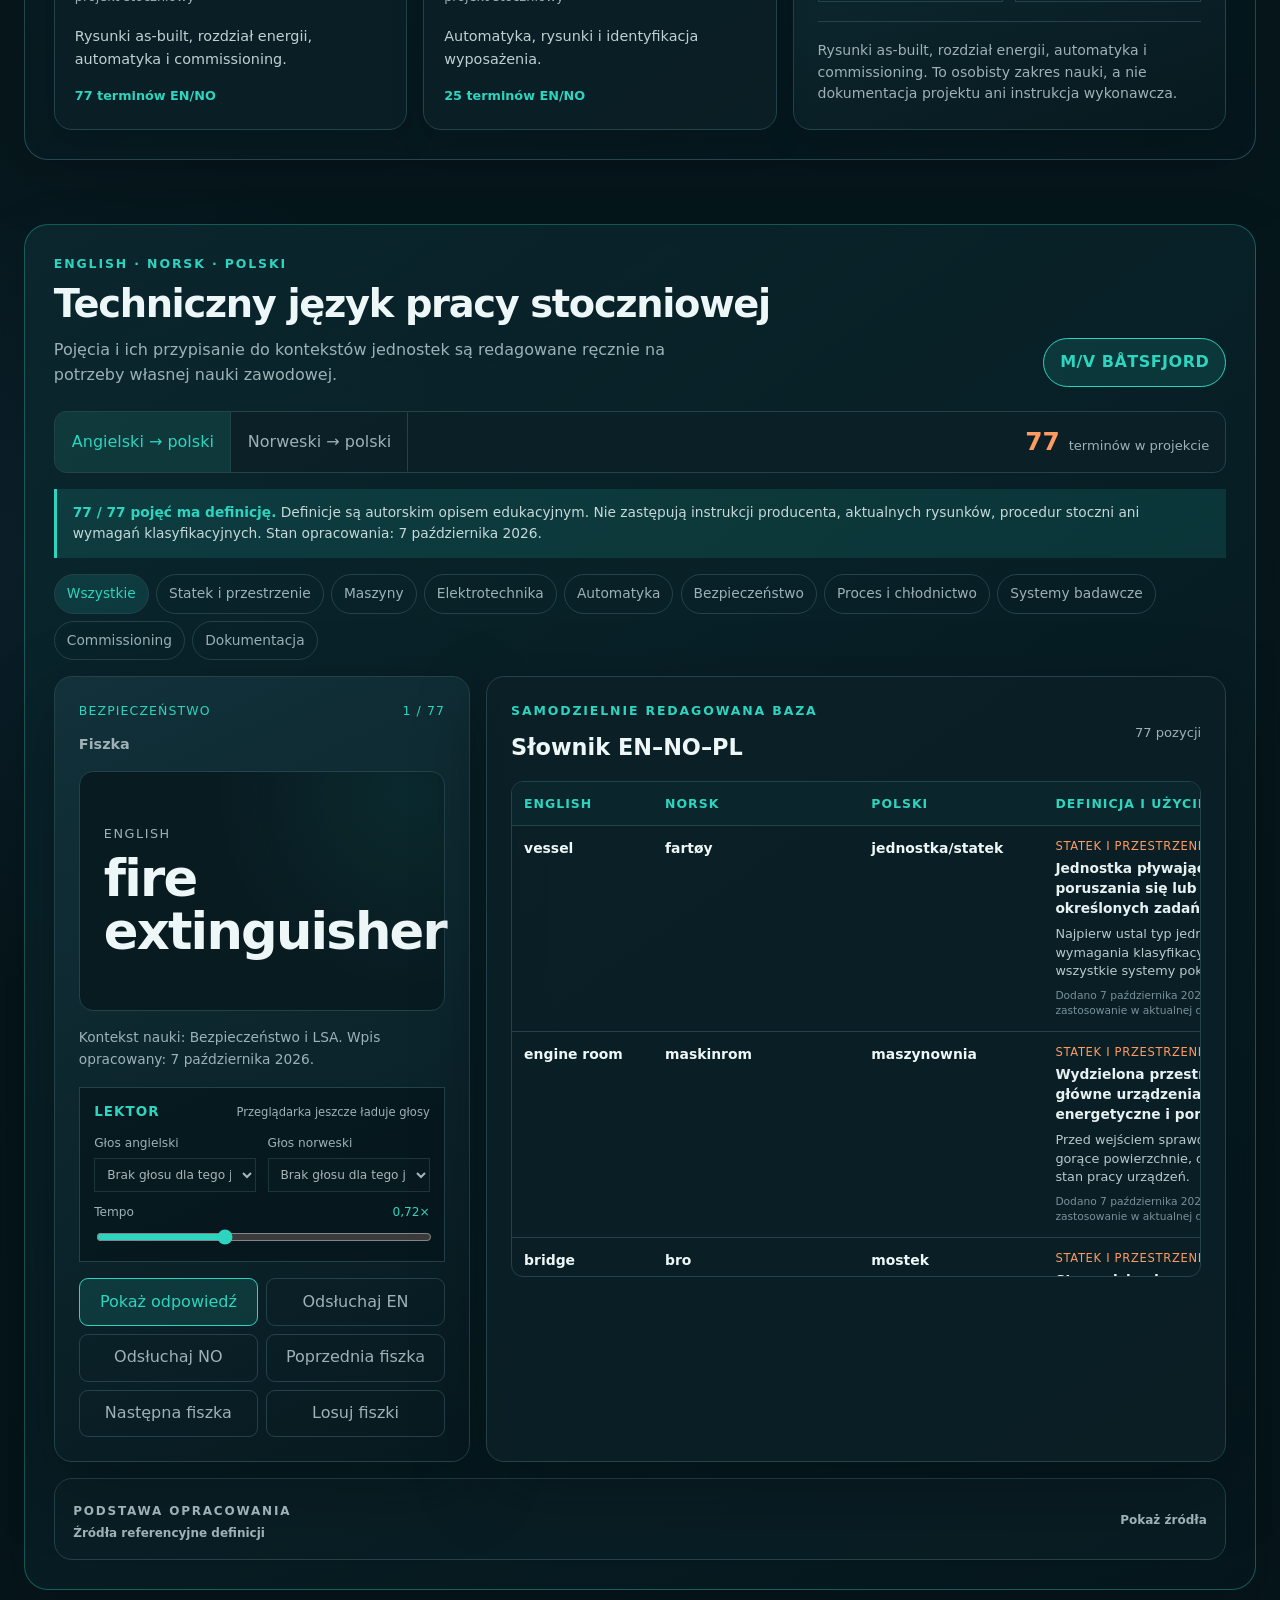
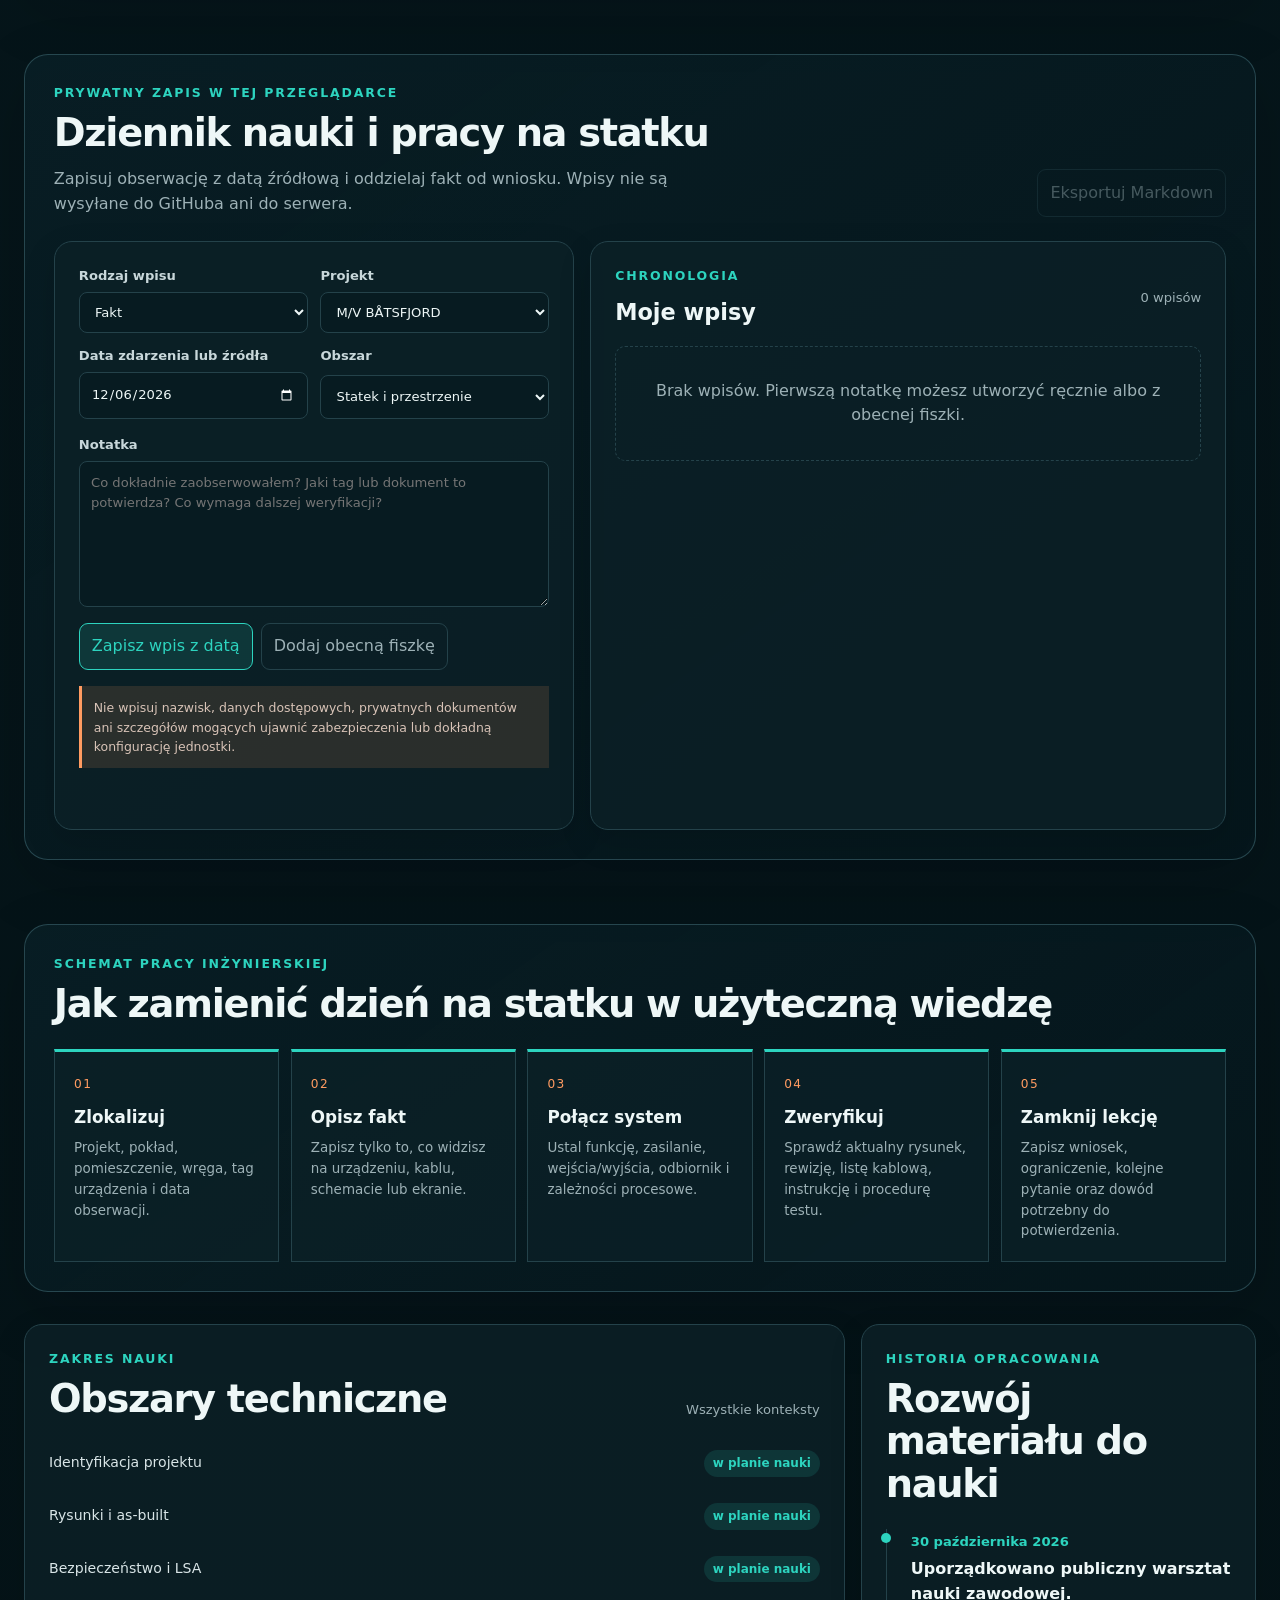
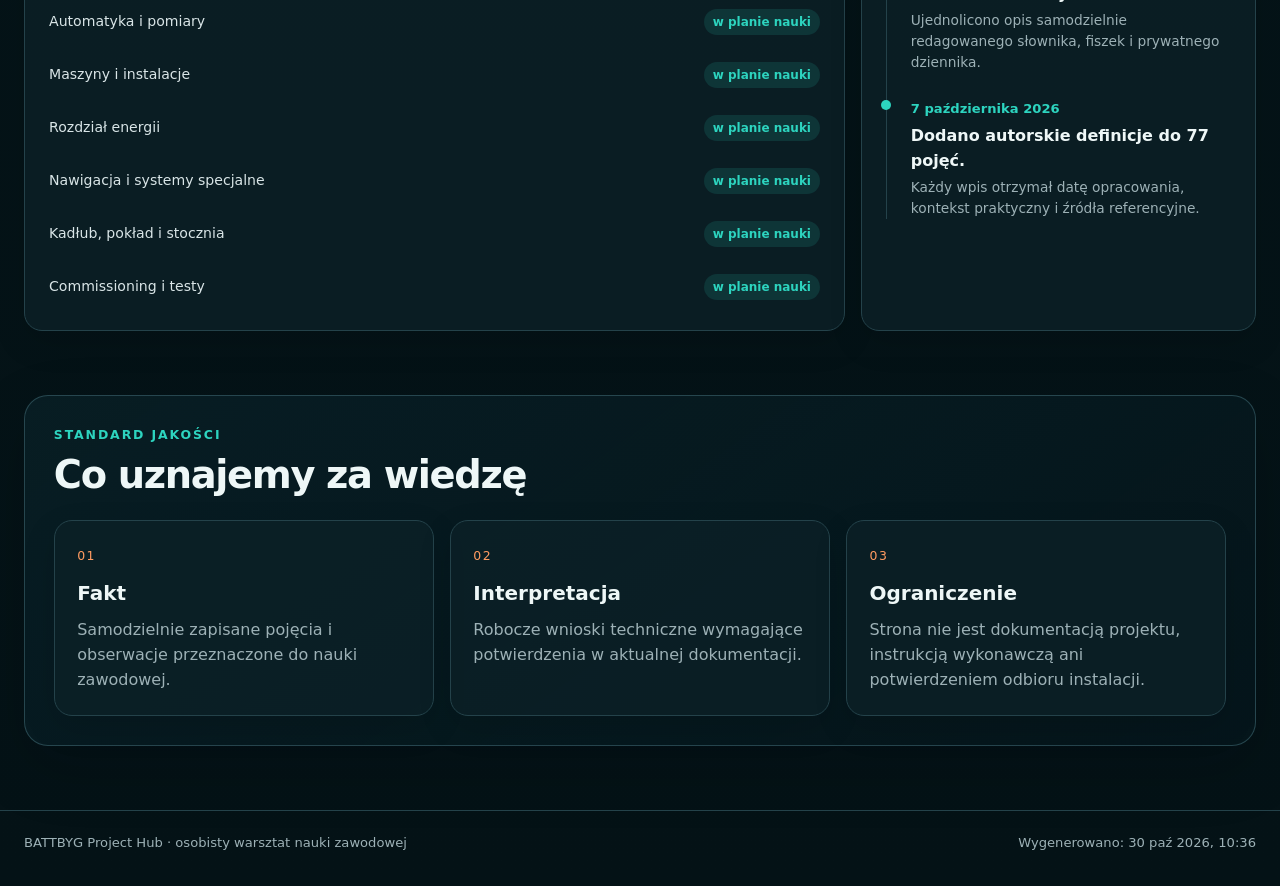
==== commit 4d1df620: "Reframe BATTBYG as personal learning workspace" ====
--- a/docs/index.html
+++ b/docs/index.html
@@ -3,7 +3,7 @@
   <head>
     <meta charset="utf-8" />
     <meta name="viewport" content="width=device-width, initial-scale=1" />
-    <meta name="description" content="Publiczny, zagregowany rejestr wiedzy z projektów okrętowych BATTBYG." />
+    <meta name="description" content="Osobisty warsztat nauki zawodowej w środowisku stoczniowym BATTBYG." />
     <meta name="theme-color" content="#07191f" />
     <title>BATTBYG Project Hub</title>
     <link rel="icon" type="image/svg+xml" href="data:image/svg+xml,%3Csvg xmlns='http://www.w3.org/2000/svg' viewBox='0 0 64 64'%3E%3Crect width='64' height='64' rx='12' fill='%2307191f'/%3E%3Cpath d='M16 17h24a9 9 0 0 1 0 18H28v12h12' fill='none' stroke='%232dd4bf' stroke-width='6' stroke-linecap='round'/%3E%3Ccircle cx='47' cy='47' r='5' fill='%23ff9b61'/%3E%3C/svg%3E" />
@@ -19,7 +19,7 @@
         <span class="brand-mark" aria-hidden="true">B</span>
         <span class="brand-copy">
           <strong>BATTBYG</strong>
-          <span>Project intelligence</span>
+          <span data-i18n="brand.subtitle">Personal learning workspace</span>
         </span>
       </a>
       <nav class="quick-nav" data-i18n-aria="nav.aria" aria-label="Główne sekcje">
@@ -45,7 +45,7 @@
         <div class="intro-copy">
           <p class="eyebrow" data-i18n="hero.eyebrow">Warsztat wiedzy stoczniowej</p>
           <h1 id="page-title" data-i18n="hero.title">Od obserwacji na statku do uporządkowanej wiedzy.</h1>
-          <p class="lead" data-i18n="hero.lead">Projekty, pojęcia techniczne, fiszki i prywatny dziennik w jednym miejscu — z wyraźnym rozdzieleniem faktów, interpretacji i ograniczeń.</p>
+          <p class="lead" data-i18n="hero.lead">Samodzielnie redaguję tu pojęcia techniczne, definicje, fiszki i prywatne notatki, aby rozwijać kompetencje w elektrotechnice i środowisku stoczniowym.</p>
           <div class="hero-actions">
             <a class="action-link primary" href="#language-lab" data-i18n="hero.ctaLearn">Przejdź do nauki</a>
             <a class="action-link" href="#field-journal" data-i18n="hero.ctaJournal">Otwórz dziennik</a>
@@ -53,14 +53,14 @@
           <div class="scope-note">
             <span class="scope-dot" aria-hidden="true"></span>
             <div>
-              <strong data-i18n="hero.publicTitle">Bezpieczny tryb publiczny</strong>
-              <p data-i18n="hero.publicText">Bez zdjęć projektowych, rysunków, danych prywatnych i szczegółów wykonawczych.</p>
+              <strong data-i18n="hero.publicTitle">Osobisty projekt edukacyjny</strong>
+              <p data-i18n="hero.publicText">Wpisy słownikowe i objaśnienia dodaję ręcznie. Strona nie zawiera zdjęć z projektów, rysunków, danych klienta ani poufnej dokumentacji technicznej.</p>
             </div>
           </div>
         </div>
         <figure class="hero-visual">
           <img src="assets/shipyard-hero.webp" width="1991" height="790" data-i18n-alt="hero.imageAlt" alt="Ilustracyjny widok nowoczesnej stoczni, statku w budowie i szaf elektrycznych" fetchpriority="high" />
-          <figcaption data-i18n="hero.caption">Ilustracja kontekstowa · nie jest materiałem dowodowym</figcaption>
+          <figcaption data-i18n="hero.caption">Ilustracja wygenerowana cyfrowo · nie jest zdjęciem z projektu</figcaption>
         </figure>
       </section>
 
@@ -91,15 +91,15 @@
       </section>
 
       <section class="metrics" data-i18n-aria="metrics.aria" aria-label="Podsumowanie">
-        <article><span data-i18n="metrics.projects">Projekty</span><strong id="metric-projects">—</strong><small data-i18n="metrics.projectsNote">jednostki w rejestrze</small></article>
-        <article><span data-i18n="metrics.evidence">Materiał dowodowy</span><strong id="metric-photos">—</strong><small data-i18n="metrics.evidenceNote">zweryfikowane fotografie</small></article>
-        <article><span data-i18n="metrics.updates">Aktualizacje</span><strong id="metric-updates">—</strong><small data-i18n="metrics.updatesNote">udokumentowane importy</small></article>
-        <article><span data-i18n="metrics.confidence">Wysoka pewność</span><strong id="metric-confidence">—</strong><small data-i18n="metrics.confidenceNote">rekordy klasyfikacji</small></article>
+        <article><span data-i18n="metrics.projects">Konteksty jednostek</span><strong id="metric-projects">—</strong><small data-i18n="metrics.projectsNote">obszary poznawane podczas pracy</small></article>
+        <article><span data-i18n="metrics.terms">Własne wpisy słownikowe</span><strong id="metric-terms">—</strong><small data-i18n="metrics.termsNote">opracowane ręcznie</small></article>
+        <article><span data-i18n="metrics.languages">Języki techniczne</span><strong id="metric-languages">—</strong><small data-i18n="metrics.languagesNote">English · Norsk · Polski</small></article>
+        <article><span data-i18n="metrics.journal">Prywatny dziennik</span><strong id="metric-journal">—</strong><small data-i18n="metrics.journalNote">zapis tylko w przeglądarce</small></article>
       </section>
 
       <section class="workspace content-section" id="projects" aria-labelledby="projects-title">
         <div class="section-heading">
-          <div><p class="eyebrow" data-i18n="projects.eyebrow">Flota projektowa</p><h2 id="projects-title" data-i18n="projects.title">Jednostki i zakres wiedzy</h2></div>
+          <div><p class="eyebrow" data-i18n="projects.eyebrow">Konteksty nauki</p><h2 id="projects-title" data-i18n="projects.title">Jednostki poznawane podczas pracy</h2></div>
           <div class="filters" id="project-filters" data-i18n-aria="projects.filterAria" aria-label="Filtr projektu"></div>
         </div>
         <div class="project-layout"><div class="project-list" id="project-list"></div><aside class="detail-panel" id="project-detail" aria-live="polite"></aside></div>
@@ -141,7 +141,7 @@
             </div>
           </article>
           <article class="vocabulary-panel" aria-labelledby="vocabulary-title">
-            <div class="panel-head compact"><div><p class="eyebrow" data-i18n="vocabulary.eyebrow">Pełny materiał projektu</p><h3 id="vocabulary-title" data-i18n="vocabulary.title">Słownik EN–NO–PL</h3></div><span id="vocabulary-count">—</span></div>
+            <div class="panel-head compact"><div><p class="eyebrow" data-i18n="vocabulary.eyebrow">Samodzielnie redagowana baza</p><h3 id="vocabulary-title" data-i18n="vocabulary.title">Słownik EN–NO–PL</h3></div><span id="vocabulary-count">—</span></div>
             <div class="vocabulary-table-wrap"><table class="vocabulary-table"><thead><tr><th data-i18n="vocabulary.english">English</th><th data-i18n="vocabulary.norwegian">Norsk</th><th data-i18n="vocabulary.polish">Polski</th><th data-i18n="vocabulary.definition">Definicja i użycie na statku</th></tr></thead><tbody id="vocabulary-body"></tbody></table></div>
           </article>
         </div>
@@ -188,8 +188,8 @@
       </section>
 
       <section class="analysis-grid compact-analysis">
-        <article class="panel" aria-labelledby="areas-title"><div class="panel-head"><div><p class="eyebrow" data-i18n="areas.eyebrow">Rozkład materiału</p><h2 id="areas-title" data-i18n="areas.title">Obszary techniczne</h2></div><span id="area-context" data-i18n="areas.all">Wszystkie projekty</span></div><div class="bars" id="category-bars"></div></article>
-        <article class="panel" aria-labelledby="updates-title"><div class="panel-head"><div><p class="eyebrow" data-i18n="updates.eyebrow">Chronologia</p><h2 id="updates-title" data-i18n="updates.title">Ostatnie aktualizacje</h2></div></div><ol class="timeline" id="update-timeline"></ol></article>
+        <article class="panel" aria-labelledby="areas-title"><div class="panel-head"><div><p class="eyebrow" data-i18n="areas.eyebrow">Zakres nauki</p><h2 id="areas-title" data-i18n="areas.title">Obszary techniczne</h2></div><span id="area-context" data-i18n="areas.all">Wszystkie konteksty</span></div><div class="bars" id="category-bars"></div></article>
+        <article class="panel" aria-labelledby="updates-title"><div class="panel-head"><div><p class="eyebrow" data-i18n="updates.eyebrow">Historia opracowania</p><h2 id="updates-title" data-i18n="updates.title">Rozwój materiału do nauki</h2></div></div><ol class="timeline" id="update-timeline"></ol></article>
       </section>
 
       <section class="method content-section" aria-labelledby="method-title">
@@ -198,7 +198,7 @@
       </section>
     </main>
 
-    <footer><p data-i18n="footer.copy">BATTBYG Project Hub · materiał szkoleniowy i ewidencyjny</p><p id="generated-at">—</p></footer>
+    <footer><p data-i18n="footer.copy">BATTBYG Project Hub · osobisty warsztat nauki zawodowej</p><p id="generated-at">—</p></footer>
     <noscript data-i18n="noscript">Do wyświetlenia danych projektowych wymagane jest włączenie JavaScript.</noscript>
   </body>
 </html>
--- a/docs/assets/styles.css
+++ b/docs/assets/styles.css
@@ -361,13 +361,11 @@
 .panel { padding: 1.5rem; }
 .panel-head span { color: var(--muted); font-size: .82rem; }
 .bars { display: grid; gap: .95rem; }
-.bar-row { display: grid; grid-template-columns: minmax(12rem, .8fr) minmax(9rem, 1.2fr) 3rem; gap: .8rem; align-items: center; }
+.bar-row { display: grid; grid-template-columns: minmax(12rem, 1fr) auto; gap: .8rem; align-items: center; }
 .bar-row { margin: 0 -.55rem; padding: .35rem .55rem; border-radius: 8px; transition: background .2s ease, box-shadow .2s ease; }
 .bar-row.search-highlight { background: rgba(45,212,191,.13); box-shadow: 0 0 0 1px rgba(45,212,191,.45); }
 .bar-label { color: #d9e5e7; font-size: .88rem; }
-.bar-track { height: .55rem; overflow: hidden; border-radius: 999px; background: #17343d; }
-.bar-fill { height: 100%; border-radius: inherit; background: linear-gradient(90deg, var(--teal), #7de7da); }
-.bar-value { text-align: right; color: var(--muted); font-variant-numeric: tabular-nums; }
+.bar-status { padding: .25rem .55rem; border-radius: 999px; background: var(--teal-soft); color: var(--teal); font-size: .75rem; font-weight: 700; }
 
 .timeline { list-style: none; margin: 0; padding: 0; }
 .timeline li { position: relative; padding: 0 0 1.4rem 1.5rem; border-left: 1px solid var(--line); }
@@ -444,7 +442,7 @@
   .definition-cell::before { content: "DEFINICJA · "; color: var(--teal); }
   .source-box ul, .form-grid, .guide-flow { grid-template-columns: 1fr; }
   .journal-entry > div { align-items: flex-start; flex-direction: column; }
-  .bar-row { grid-template-columns: 1fr 2.2rem; gap: .4rem; }
+  .bar-row { grid-template-columns: 1fr auto; gap: .4rem; }
   .bar-track { grid-column: 1 / -1; grid-row: 2; }
   .bar-value { grid-column: 2; grid-row: 1; }
   footer { flex-direction: column; }
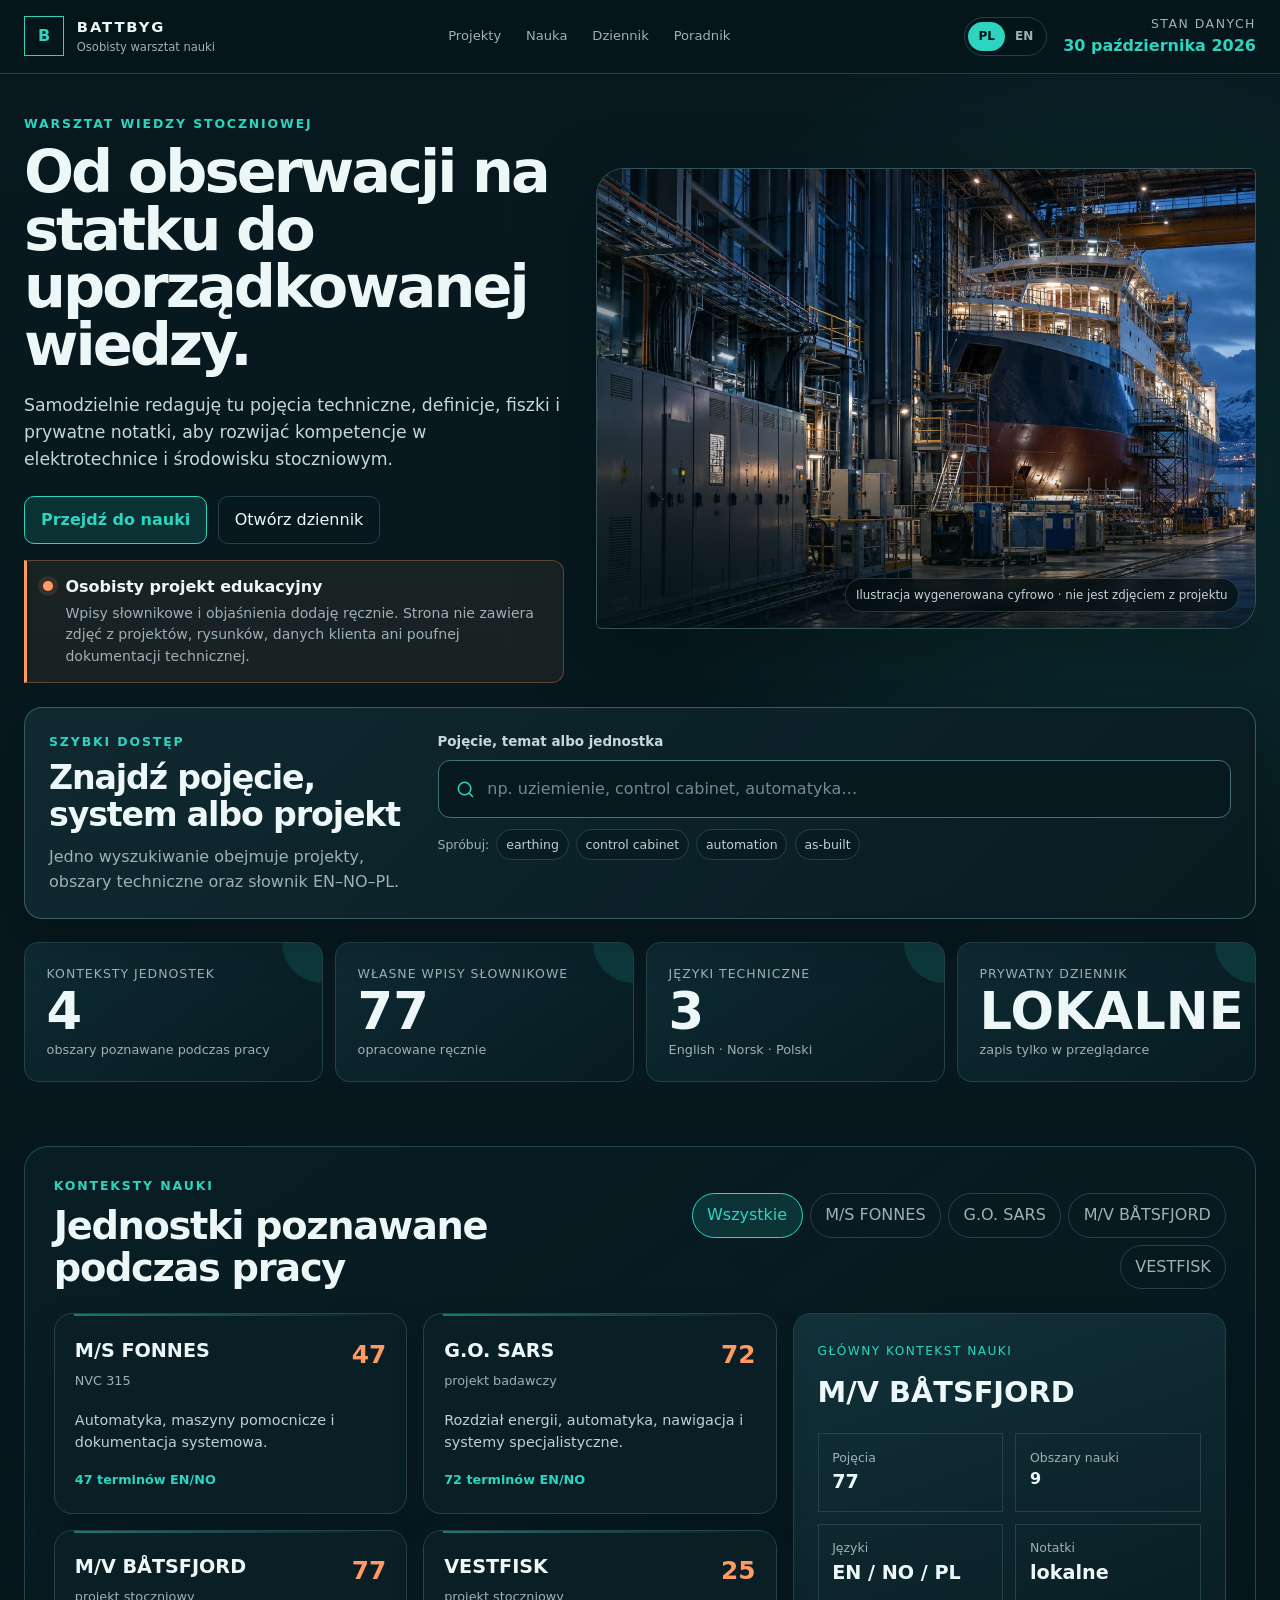
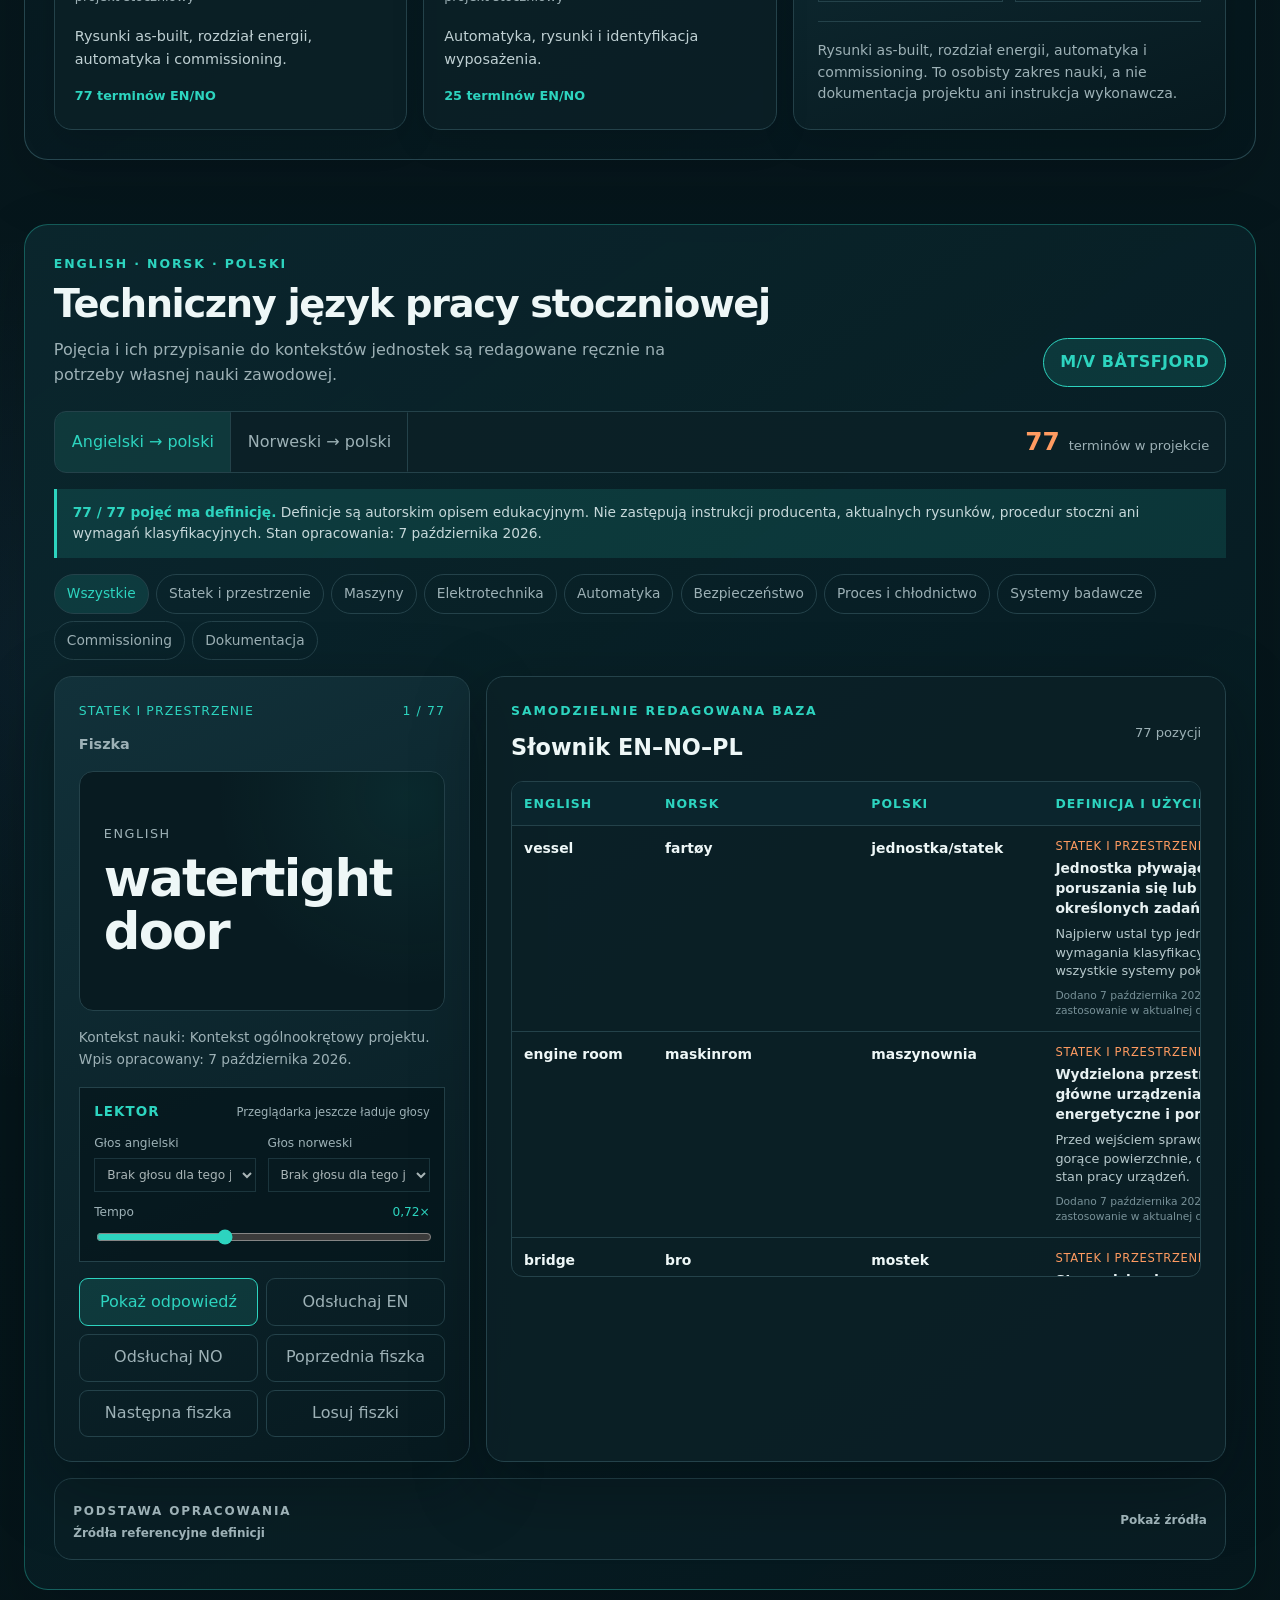
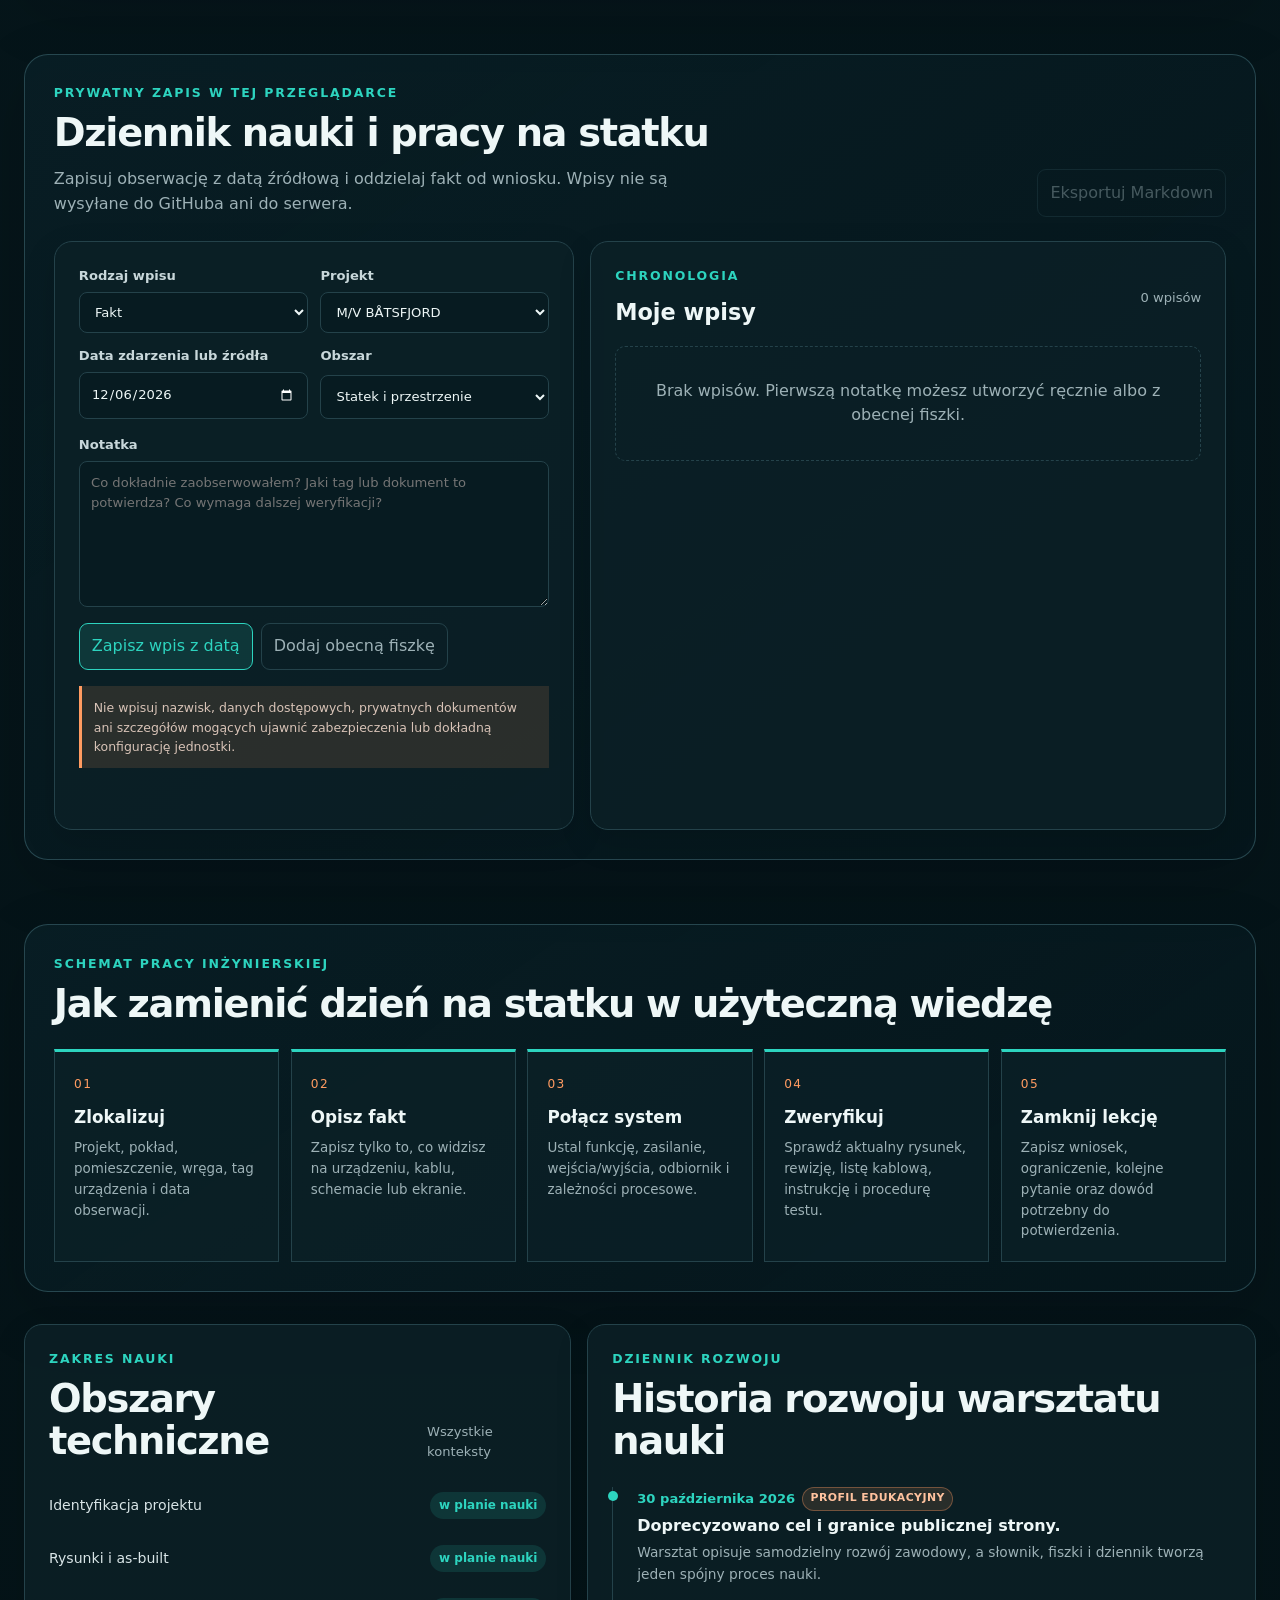
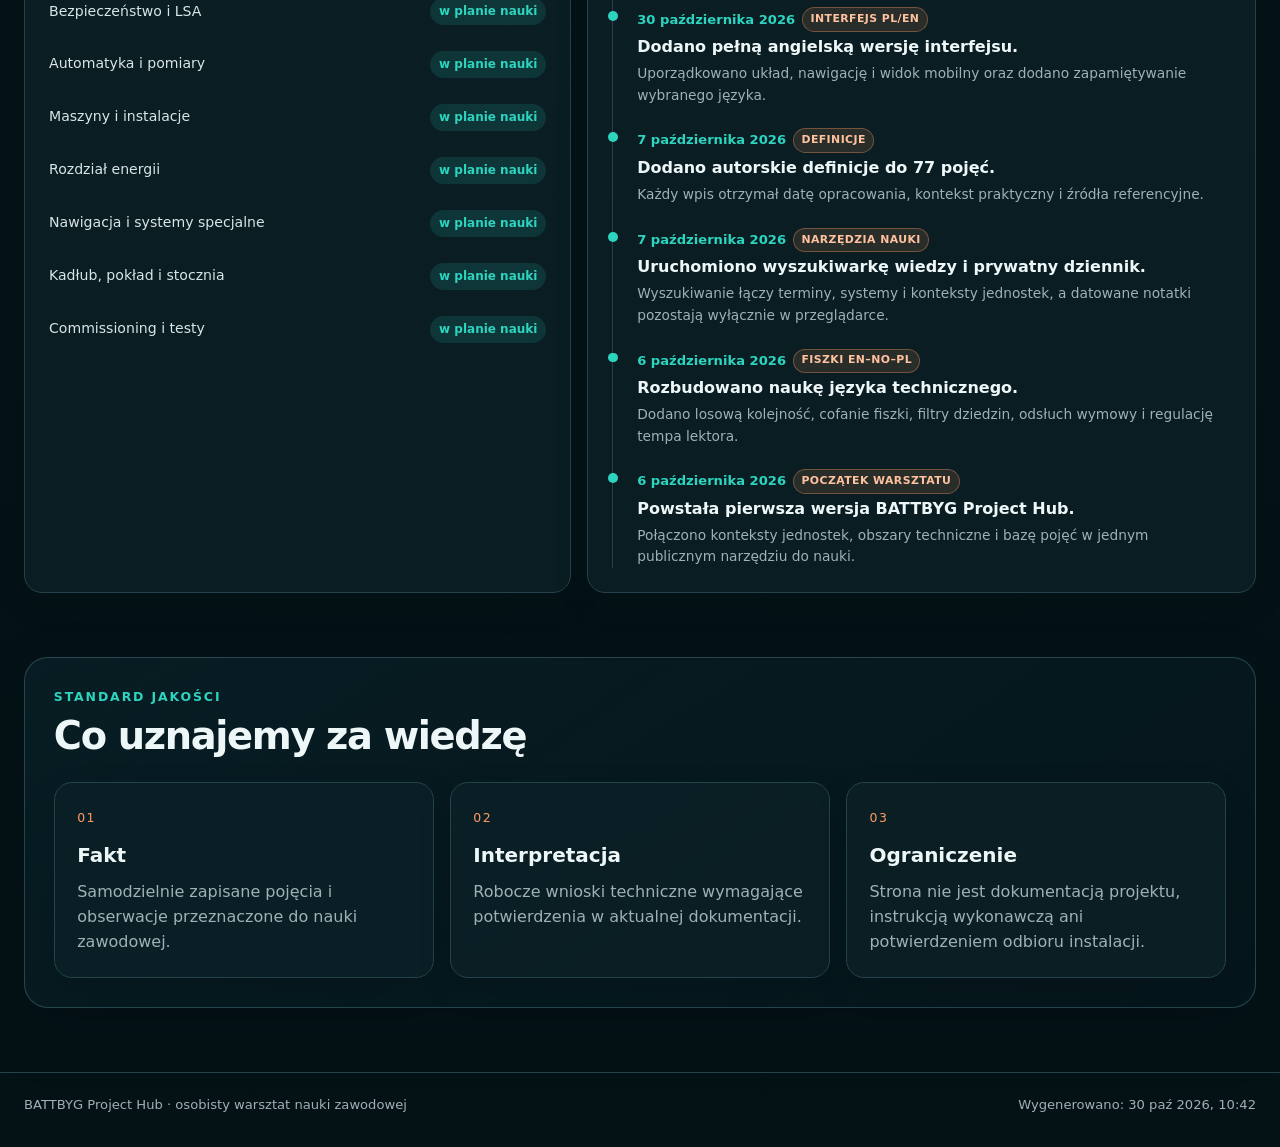
==== commit 3e896eb2: "Expand BATTBYG learning progress history" ====
--- a/docs/index.html
+++ b/docs/index.html
@@ -189,7 +189,7 @@
 
       <section class="analysis-grid compact-analysis">
         <article class="panel" aria-labelledby="areas-title"><div class="panel-head"><div><p class="eyebrow" data-i18n="areas.eyebrow">Zakres nauki</p><h2 id="areas-title" data-i18n="areas.title">Obszary techniczne</h2></div><span id="area-context" data-i18n="areas.all">Wszystkie konteksty</span></div><div class="bars" id="category-bars"></div></article>
-        <article class="panel" aria-labelledby="updates-title"><div class="panel-head"><div><p class="eyebrow" data-i18n="updates.eyebrow">Historia opracowania</p><h2 id="updates-title" data-i18n="updates.title">Rozwój materiału do nauki</h2></div></div><ol class="timeline" id="update-timeline"></ol></article>
+        <article class="panel" aria-labelledby="updates-title"><div class="panel-head"><div><p class="eyebrow" data-i18n="updates.eyebrow">Dziennik rozwoju</p><h2 id="updates-title" data-i18n="updates.title">Historia rozwoju warsztatu nauki</h2></div></div><ol class="timeline" id="update-timeline"></ol></article>
       </section>
 
       <section class="method content-section" aria-labelledby="method-title">
--- a/docs/assets/styles.css
+++ b/docs/assets/styles.css
@@ -356,7 +356,7 @@
 .guide-flow h3 { margin: .5rem 0; }
 .guide-flow p { margin: 0; color: var(--muted); font-size: .84rem; }
 
-.analysis-grid { display: grid; grid-template-columns: minmax(0, 1.35fr) minmax(20rem, .65fr); gap: 1rem; padding-top: 1rem; }
+.analysis-grid { display: grid; grid-template-columns: minmax(0, .9fr) minmax(24rem, 1.1fr); gap: 1rem; padding-top: 1rem; }
 .compact-analysis { margin-top: 1rem; }
 .panel { padding: 1.5rem; }
 .panel-head span { color: var(--muted); font-size: .82rem; }
@@ -375,6 +375,8 @@
 .timeline strong, .timeline span { display: block; }
 .timeline strong { margin: .2rem 0; }
 .timeline span { color: var(--muted); font-size: .86rem; }
+.timeline-meta { display: flex; flex-wrap: wrap; align-items: center; gap: .45rem; }
+.timeline .timeline-tag { display: inline-block; padding: .18rem .45rem; border: 1px solid rgba(255,155,97,.35); border-radius: 999px; background: var(--orange-soft); color: #ffc29e; font-size: .68rem; font-weight: 800; letter-spacing: .04em; text-transform: uppercase; }
 
 .method-grid { display: grid; grid-template-columns: repeat(3, 1fr); gap: 1rem; }
 .method-grid article { padding: 1.4rem; }
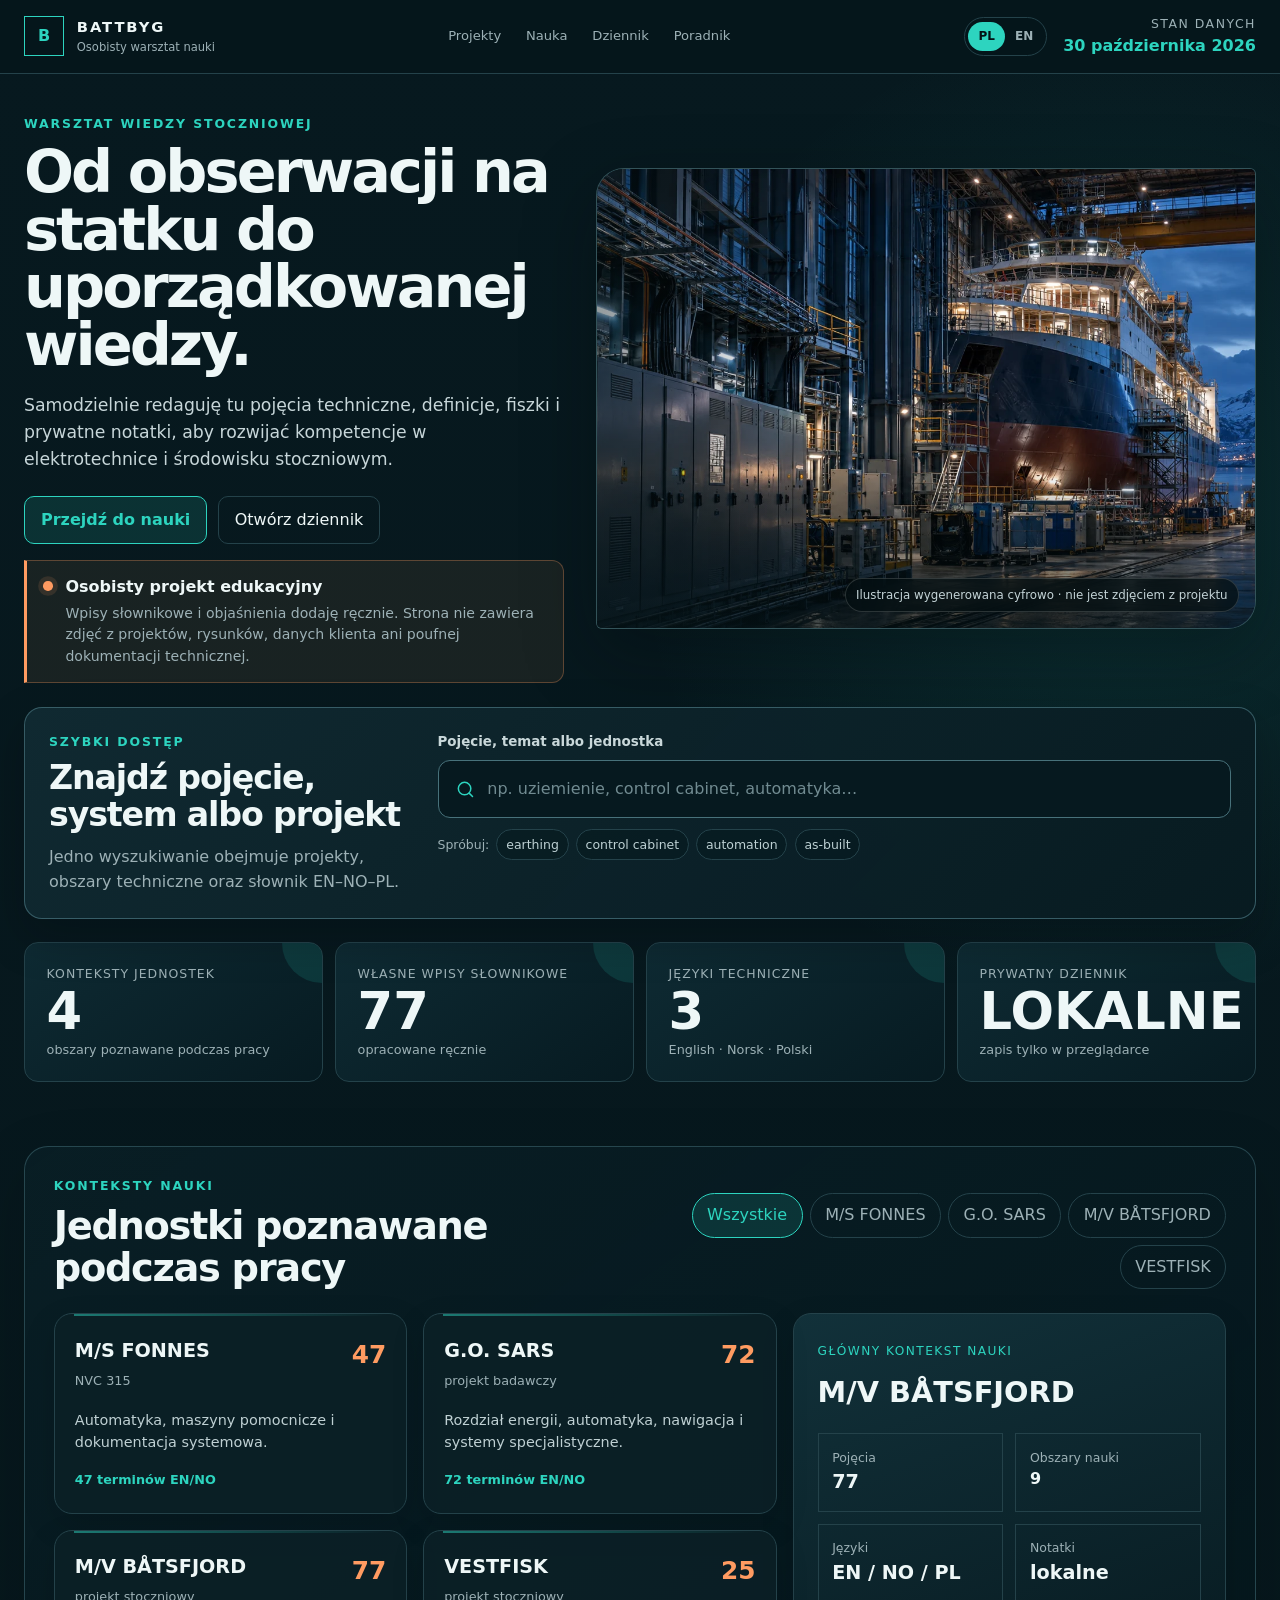
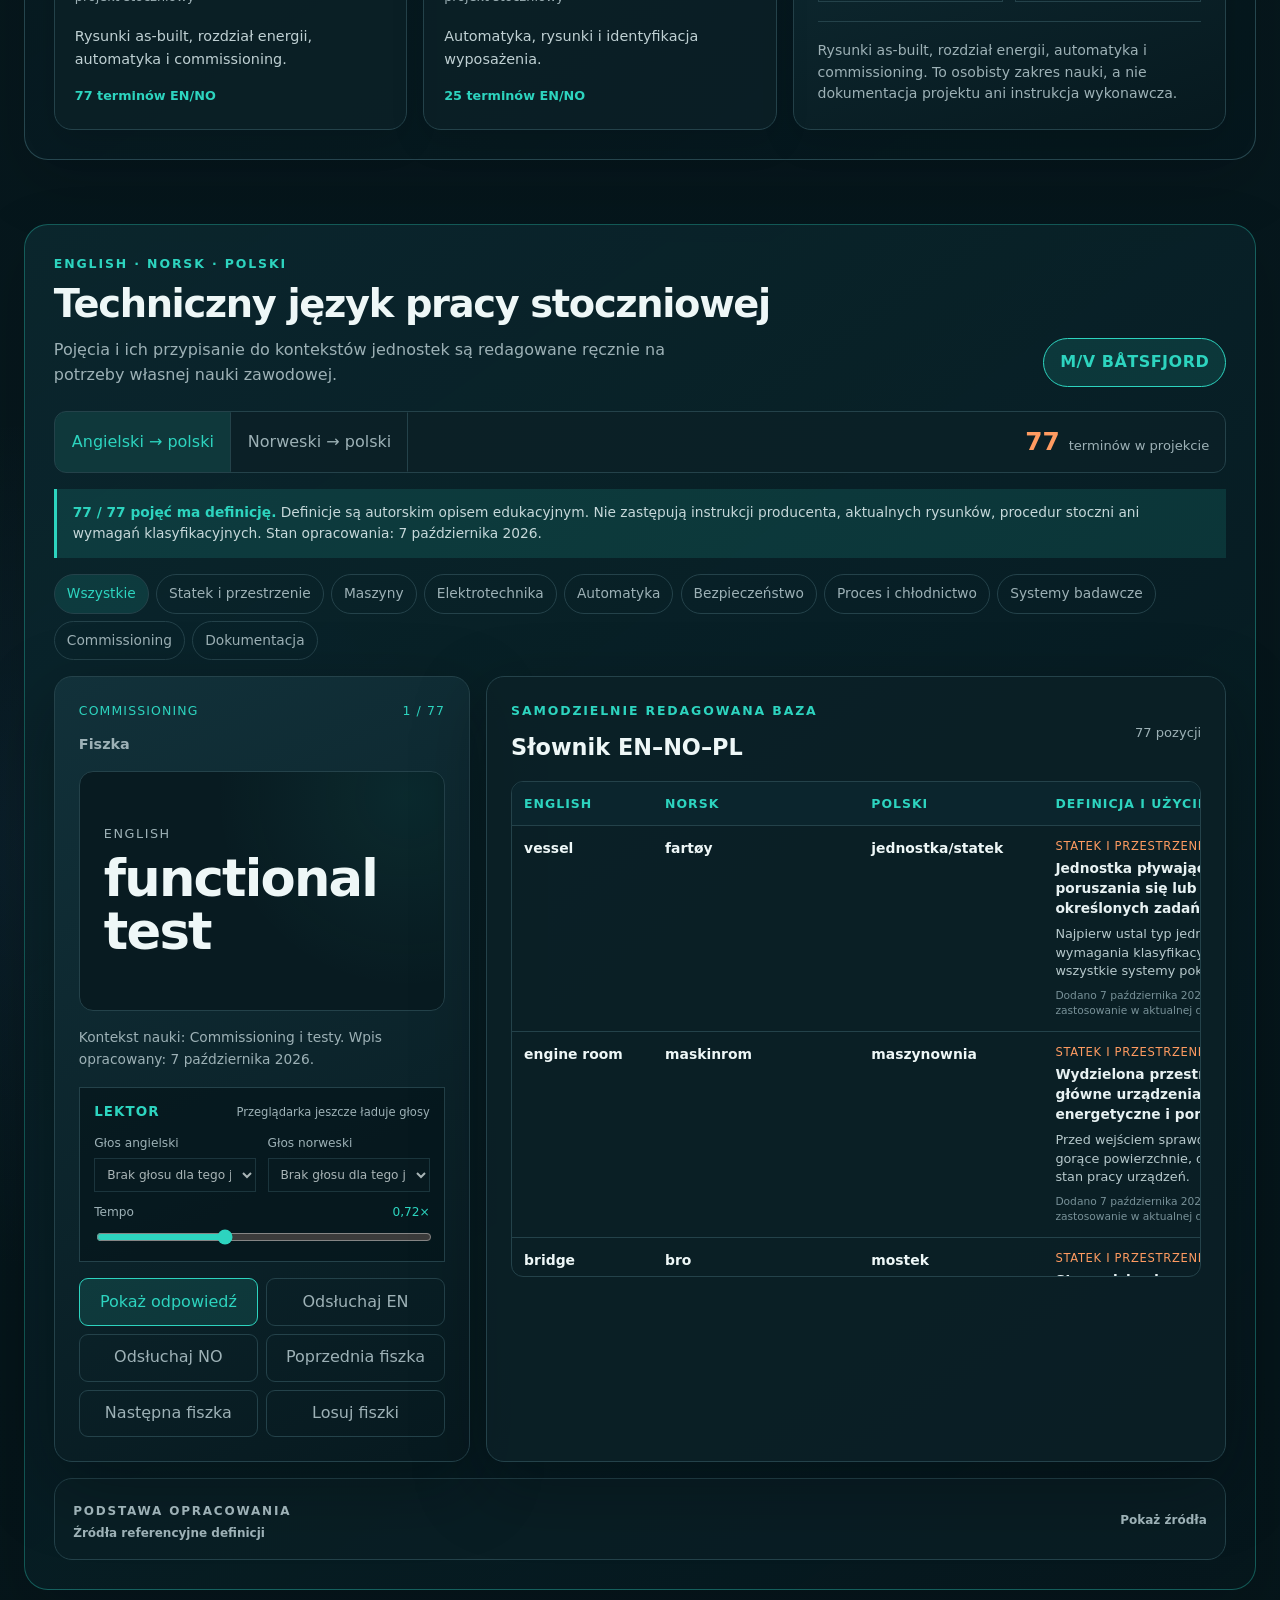
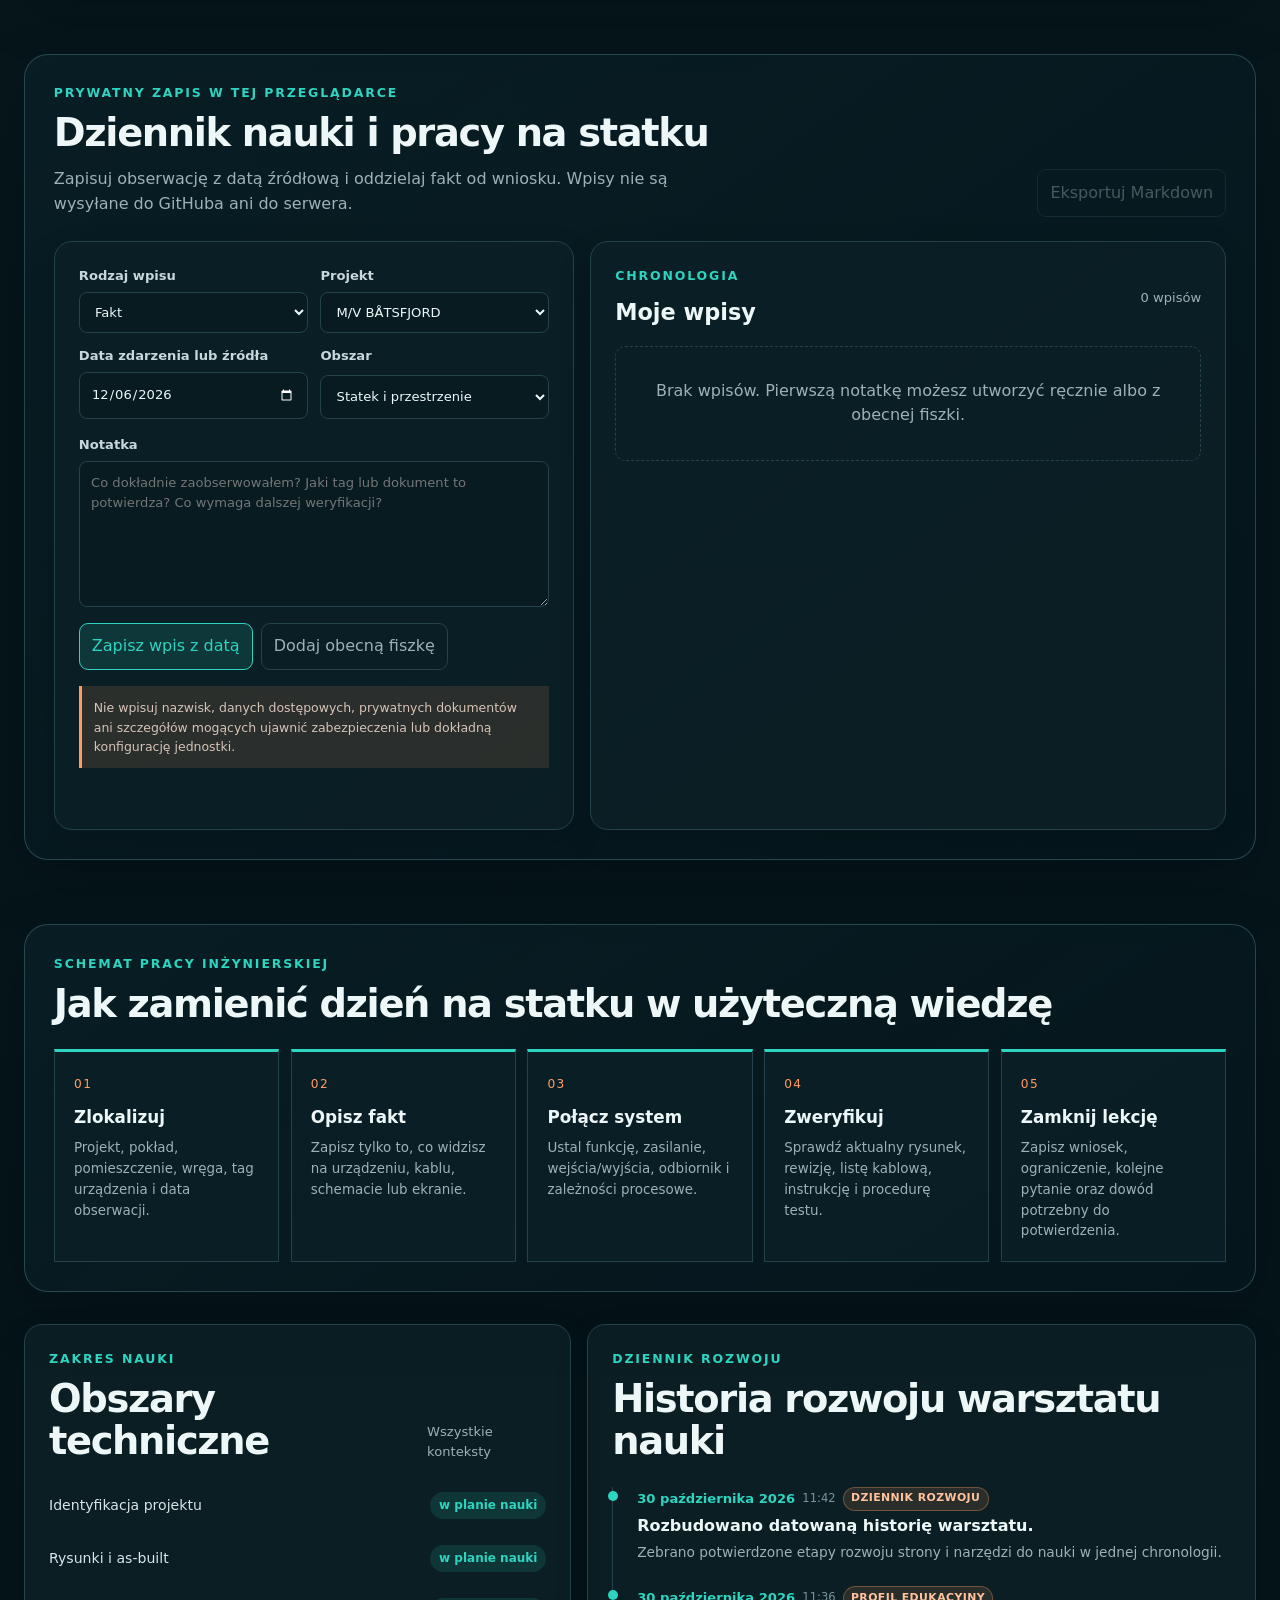
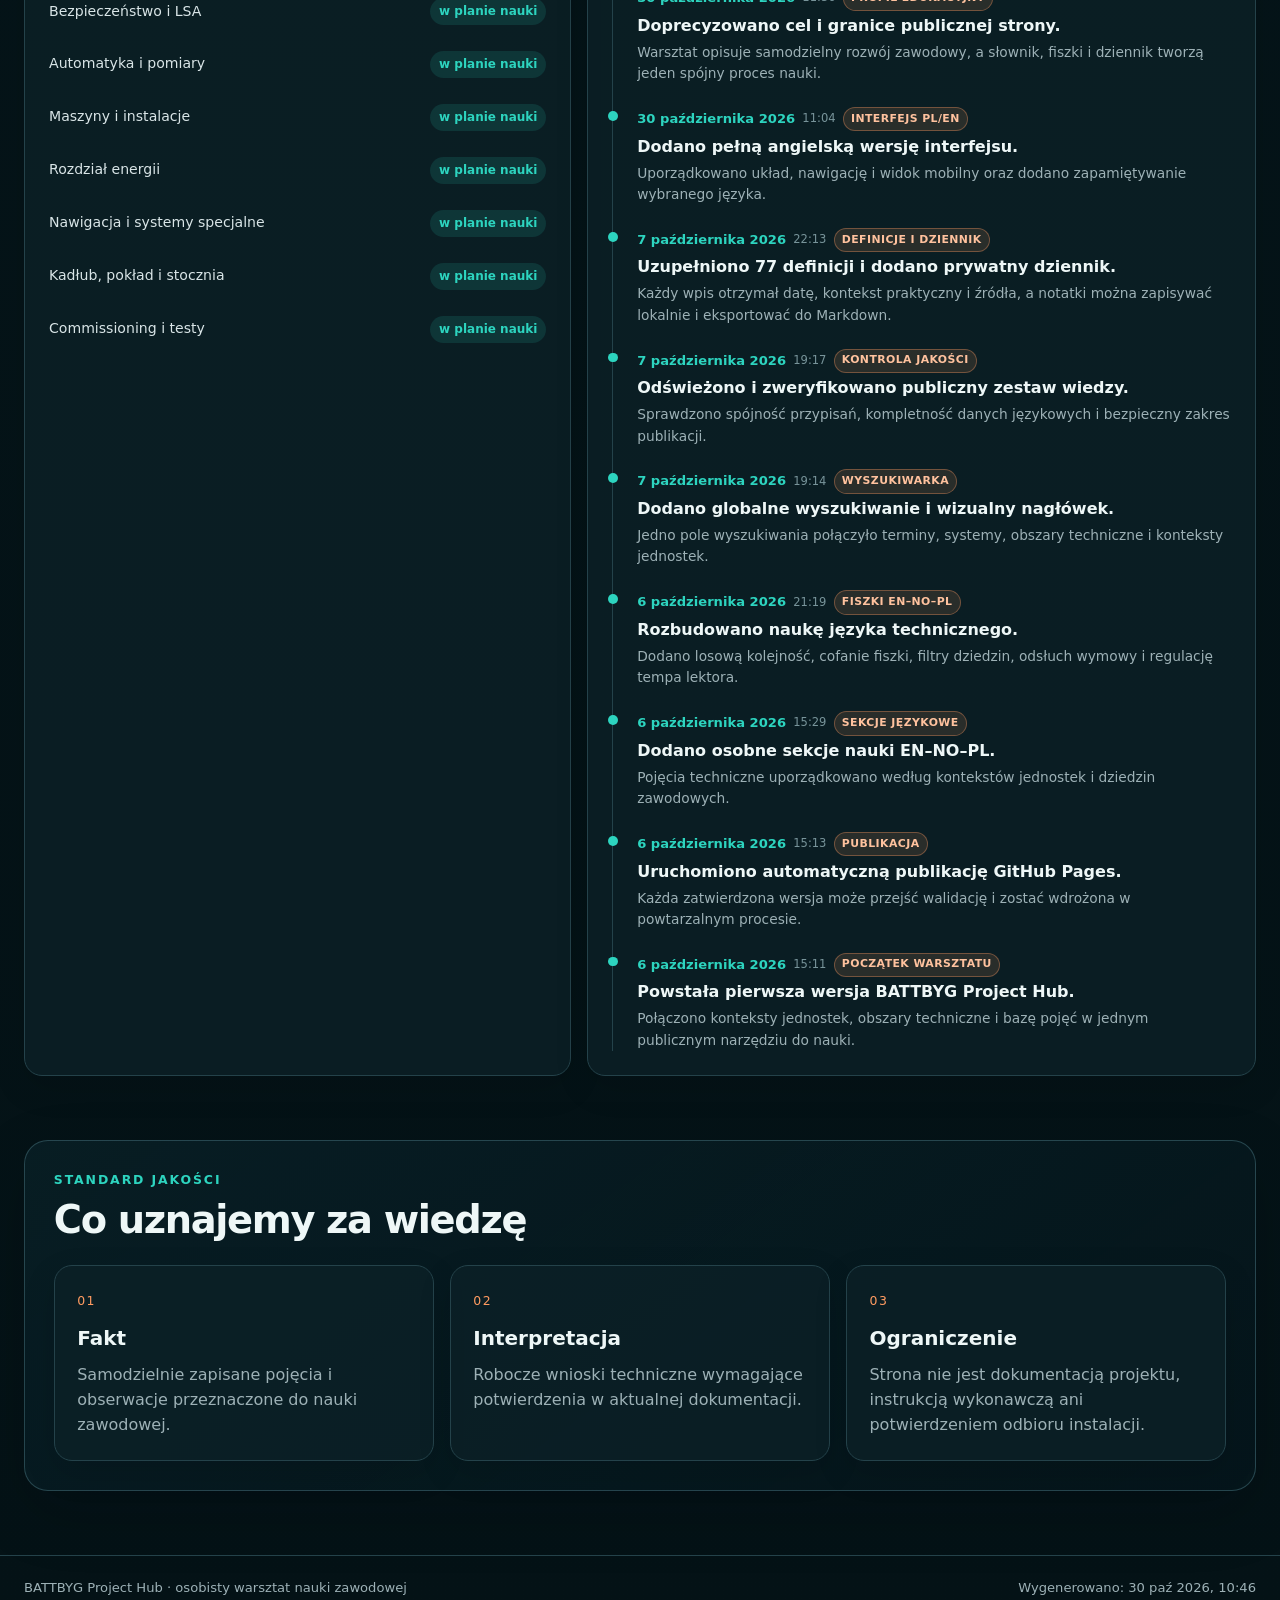
==== commit 7cd250f3: "Version data and publish full learning history" ====
--- a/docs/index.html
+++ b/docs/index.html
@@ -7,9 +7,9 @@
     <meta name="theme-color" content="#07191f" />
     <title>BATTBYG Project Hub</title>
     <link rel="icon" type="image/svg+xml" href="data:image/svg+xml,%3Csvg xmlns='http://www.w3.org/2000/svg' viewBox='0 0 64 64'%3E%3Crect width='64' height='64' rx='12' fill='%2307191f'/%3E%3Cpath d='M16 17h24a9 9 0 0 1 0 18H28v12h12' fill='none' stroke='%232dd4bf' stroke-width='6' stroke-linecap='round'/%3E%3Ccircle cx='47' cy='47' r='5' fill='%23ff9b61'/%3E%3C/svg%3E" />
-    <link rel="stylesheet" href="assets/styles.css" />
-    <script src="assets/i18n.js" defer></script>
-    <script src="assets/app.js" defer></script>
+    <link rel="stylesheet" href="assets/styles.css?v=20261030-history10" />
+    <script src="assets/i18n.js?v=20261030-history10" defer></script>
+    <script src="assets/app.js?v=20261030-history10" defer></script>
   </head>
   <body>
     <a class="skip-link" href="#main" data-i18n="skip">Przejdź do treści</a>
--- a/docs/assets/styles.css
+++ b/docs/assets/styles.css
@@ -376,6 +376,7 @@
 .timeline strong { margin: .2rem 0; }
 .timeline span { color: var(--muted); font-size: .86rem; }
 .timeline-meta { display: flex; flex-wrap: wrap; align-items: center; gap: .45rem; }
+.timeline .timeline-time { display: inline-block; color: #78949a; font-size: .72rem; font-variant-numeric: tabular-nums; }
 .timeline .timeline-tag { display: inline-block; padding: .18rem .45rem; border: 1px solid rgba(255,155,97,.35); border-radius: 999px; background: var(--orange-soft); color: #ffc29e; font-size: .68rem; font-weight: 800; letter-spacing: .04em; text-transform: uppercase; }
 
 .method-grid { display: grid; grid-template-columns: repeat(3, 1fr); gap: 1rem; }
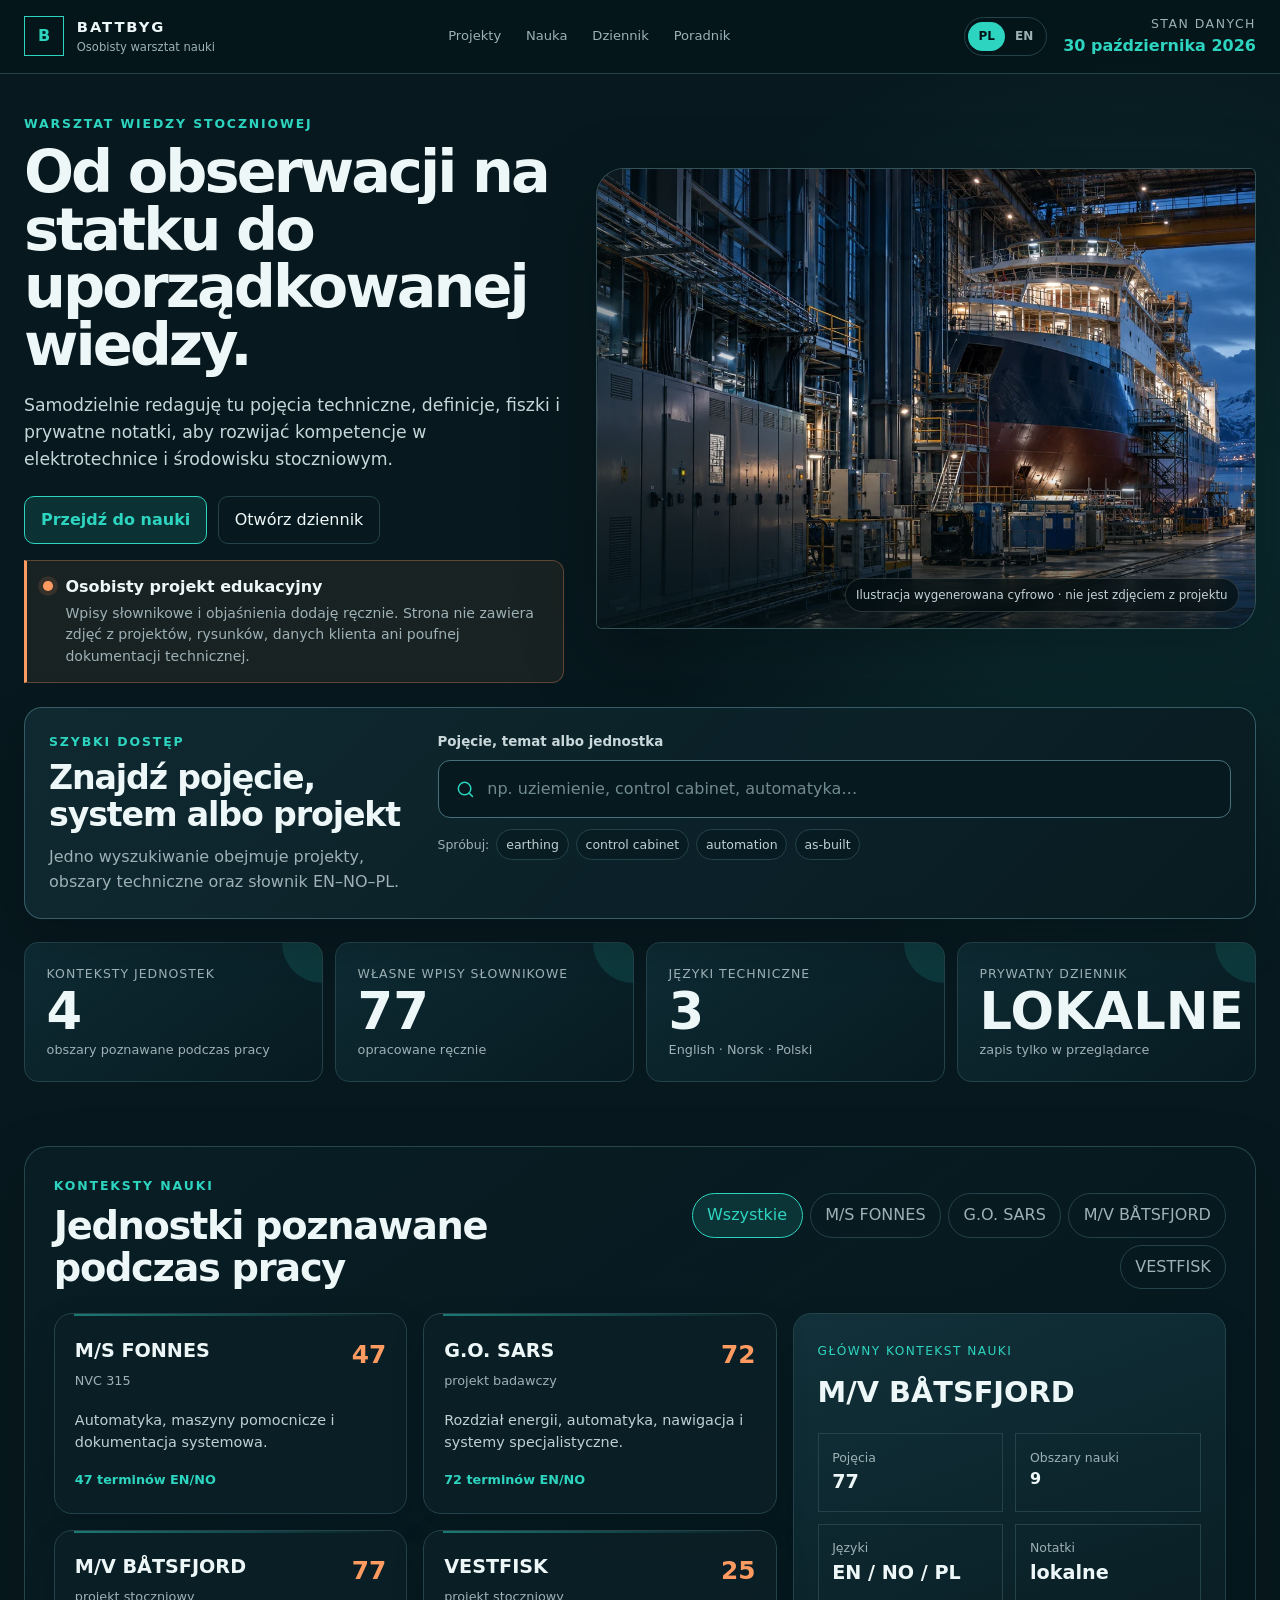
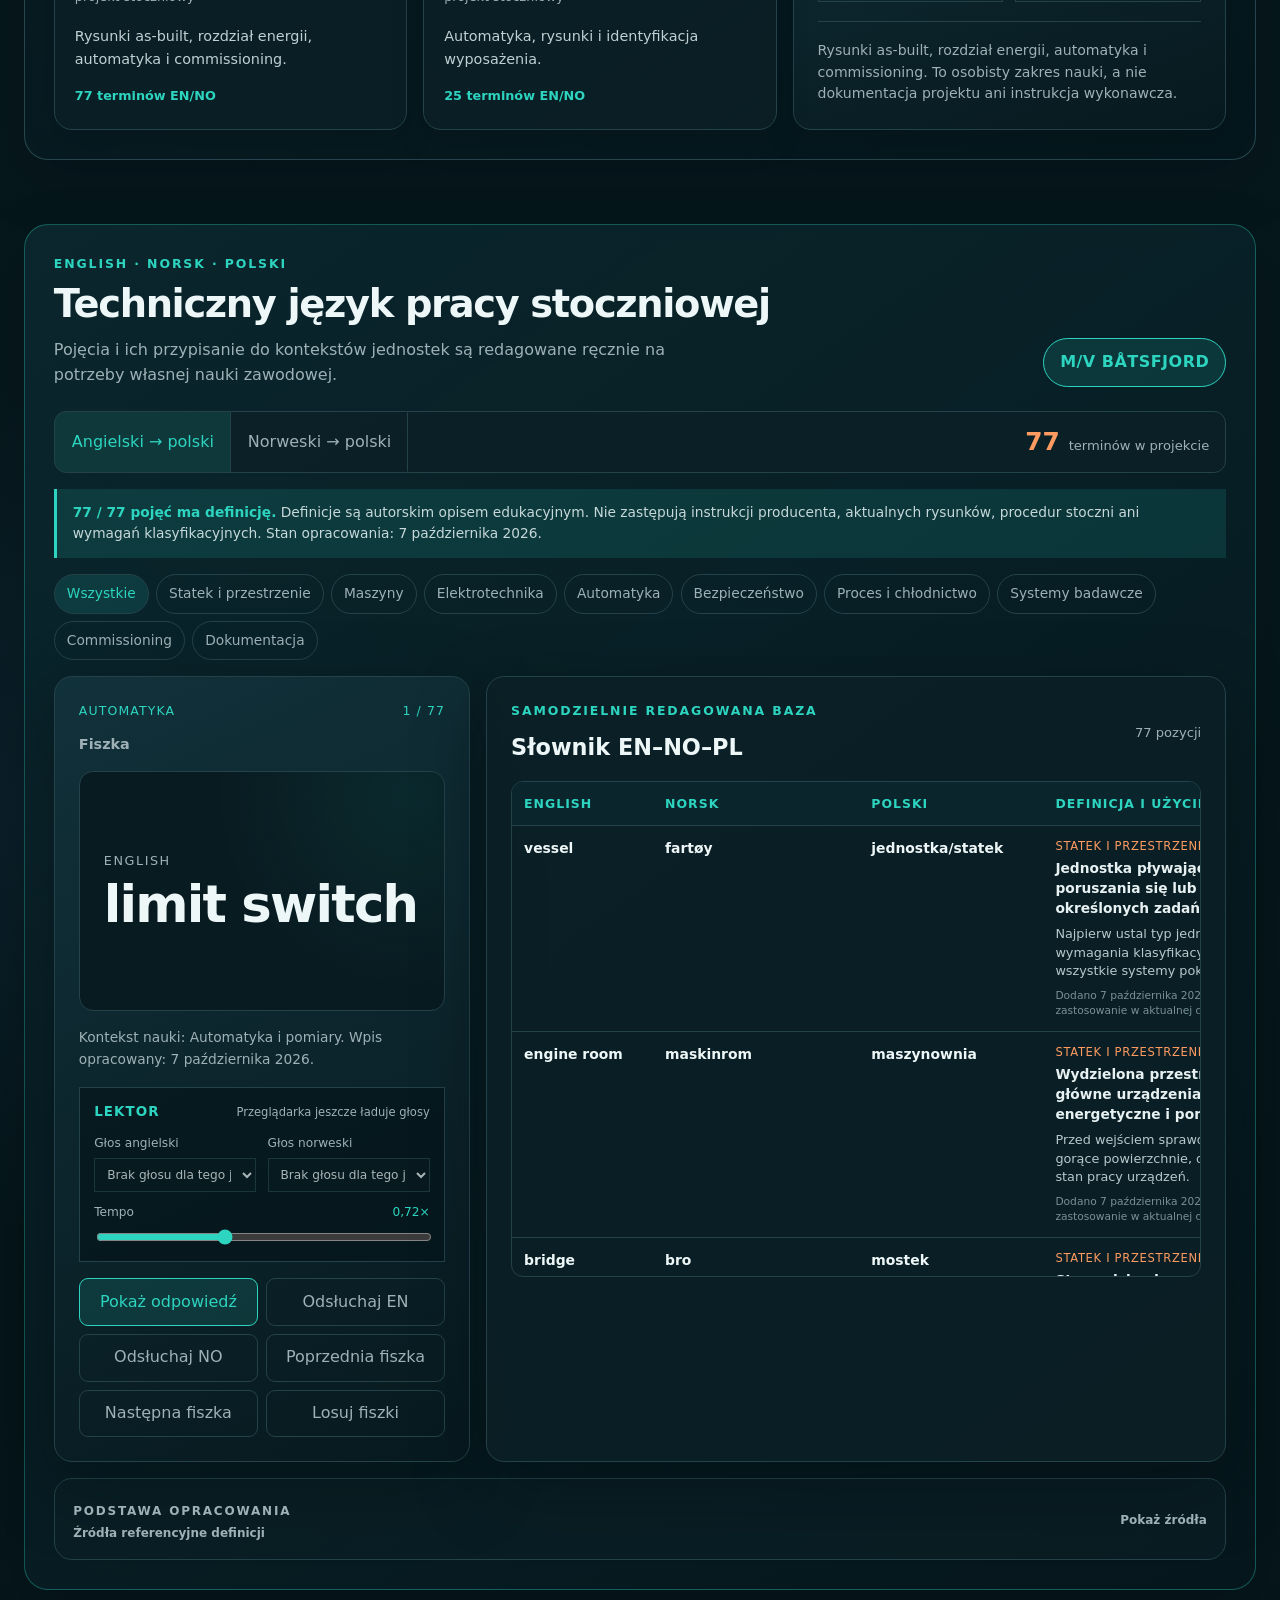
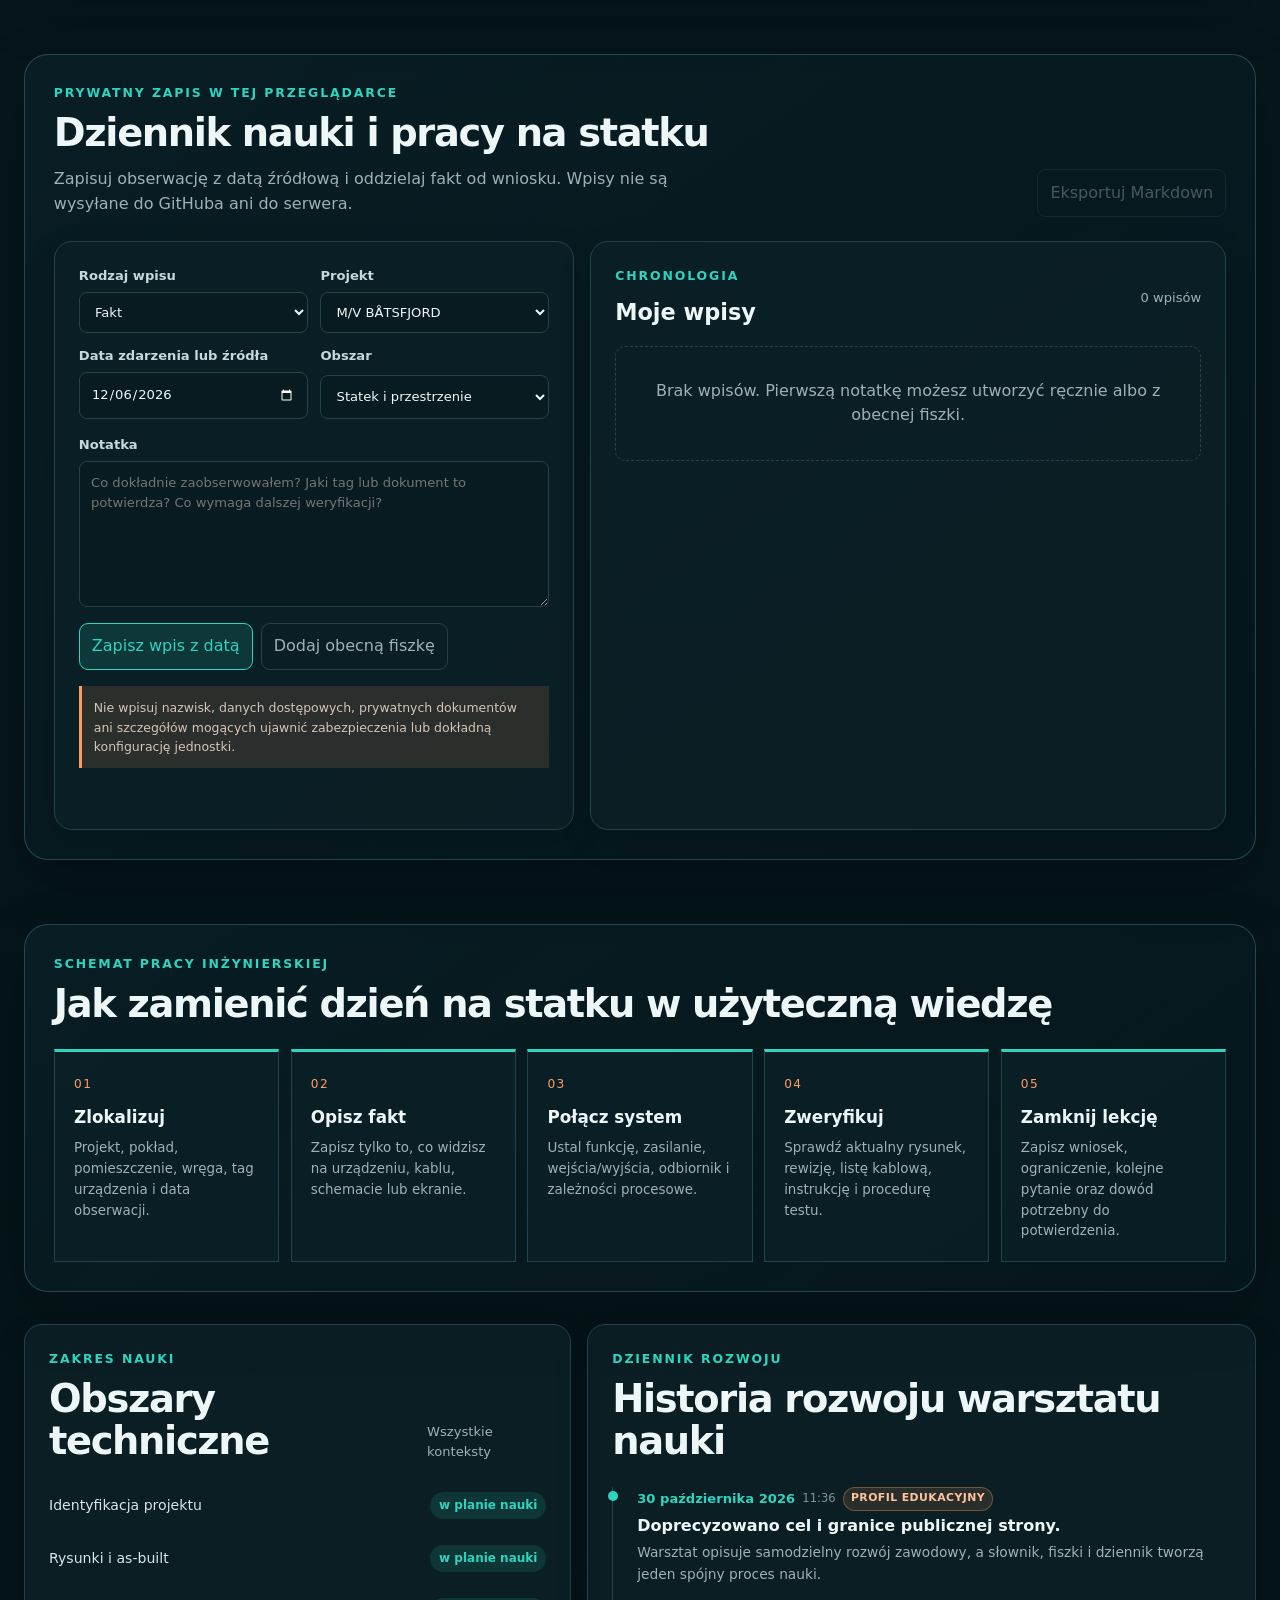
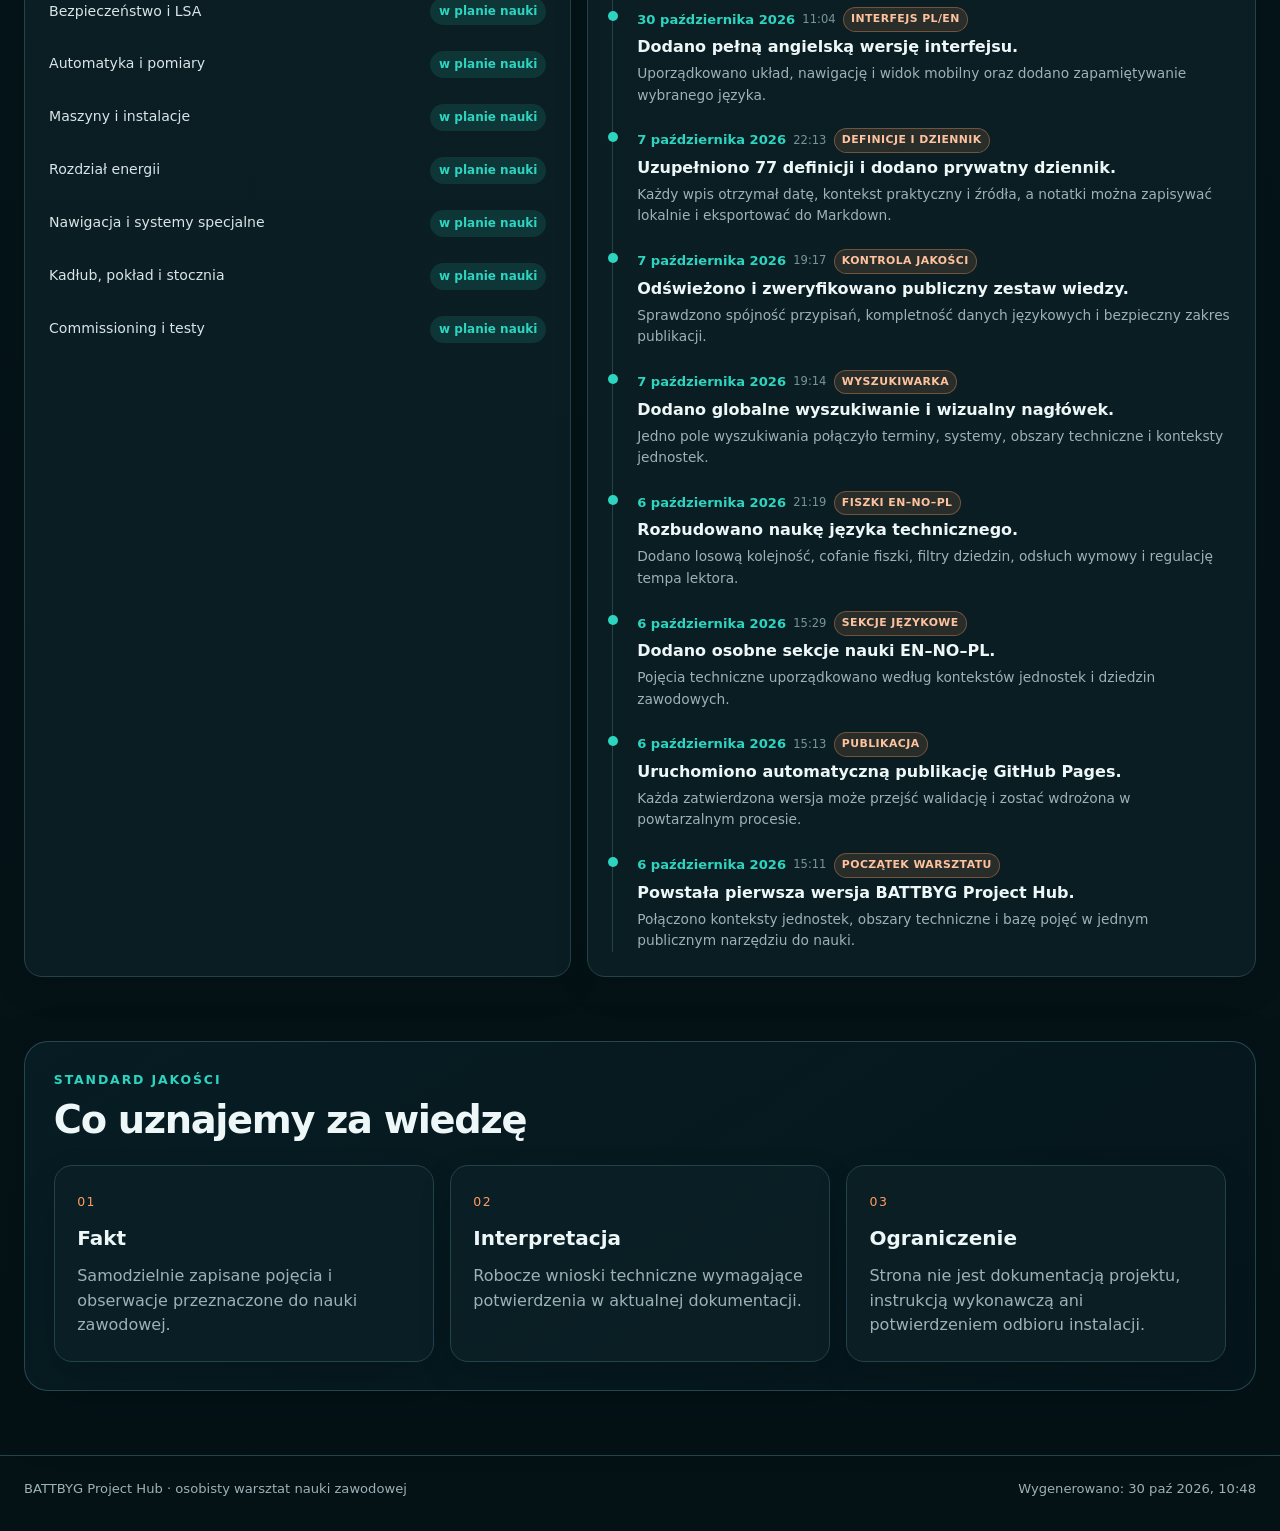
==== commit 43337687: "Hide timeline maintenance entry" ====
--- a/docs/index.html
+++ b/docs/index.html
@@ -7,9 +7,9 @@
     <meta name="theme-color" content="#07191f" />
     <title>BATTBYG Project Hub</title>
     <link rel="icon" type="image/svg+xml" href="data:image/svg+xml,%3Csvg xmlns='http://www.w3.org/2000/svg' viewBox='0 0 64 64'%3E%3Crect width='64' height='64' rx='12' fill='%2307191f'/%3E%3Cpath d='M16 17h24a9 9 0 0 1 0 18H28v12h12' fill='none' stroke='%232dd4bf' stroke-width='6' stroke-linecap='round'/%3E%3Ccircle cx='47' cy='47' r='5' fill='%23ff9b61'/%3E%3C/svg%3E" />
-    <link rel="stylesheet" href="assets/styles.css?v=20261030-history10" />
-    <script src="assets/i18n.js?v=20261030-history10" defer></script>
-    <script src="assets/app.js?v=20261030-history10" defer></script>
+    <link rel="stylesheet" href="assets/styles.css?v=20261030-history9a" />
+    <script src="assets/i18n.js?v=20261030-history9a" defer></script>
+    <script src="assets/app.js?v=20261030-history9a" defer></script>
   </head>
   <body>
     <a class="skip-link" href="#main" data-i18n="skip">Przejdź do treści</a>
